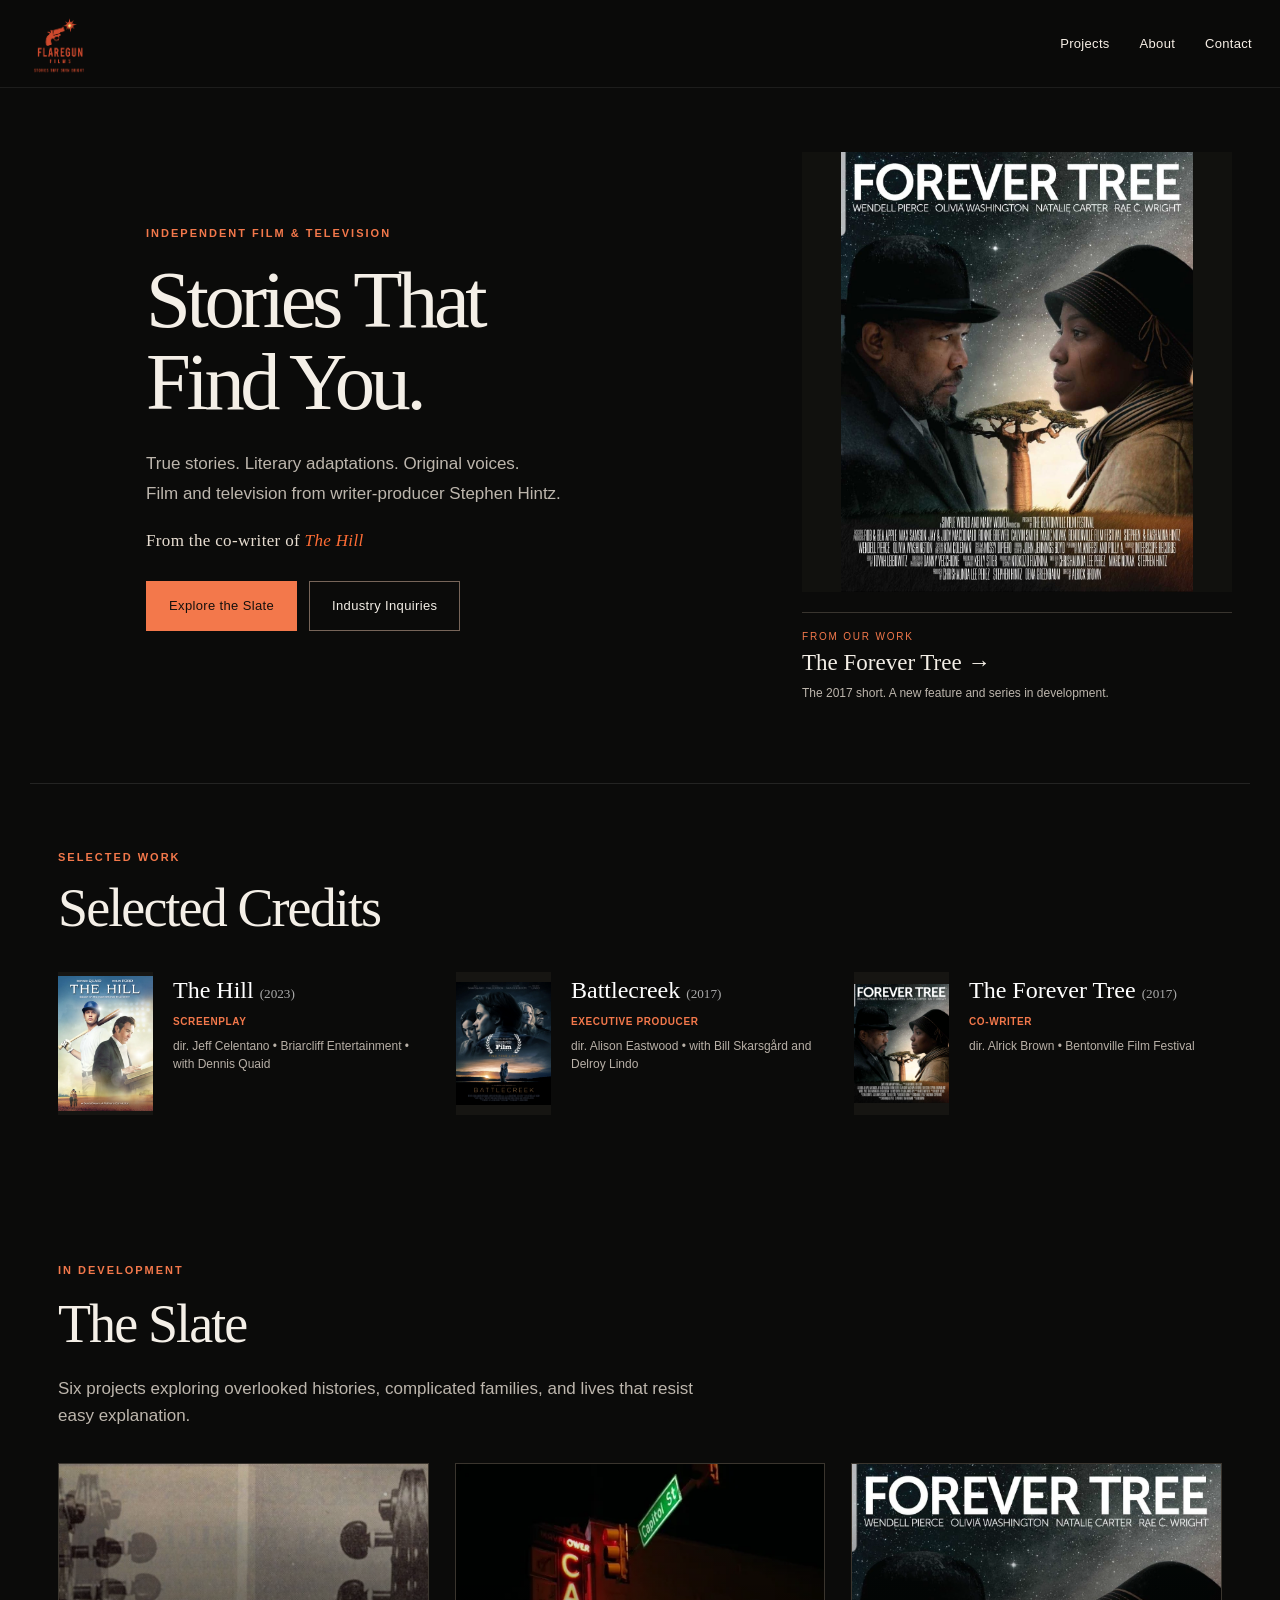
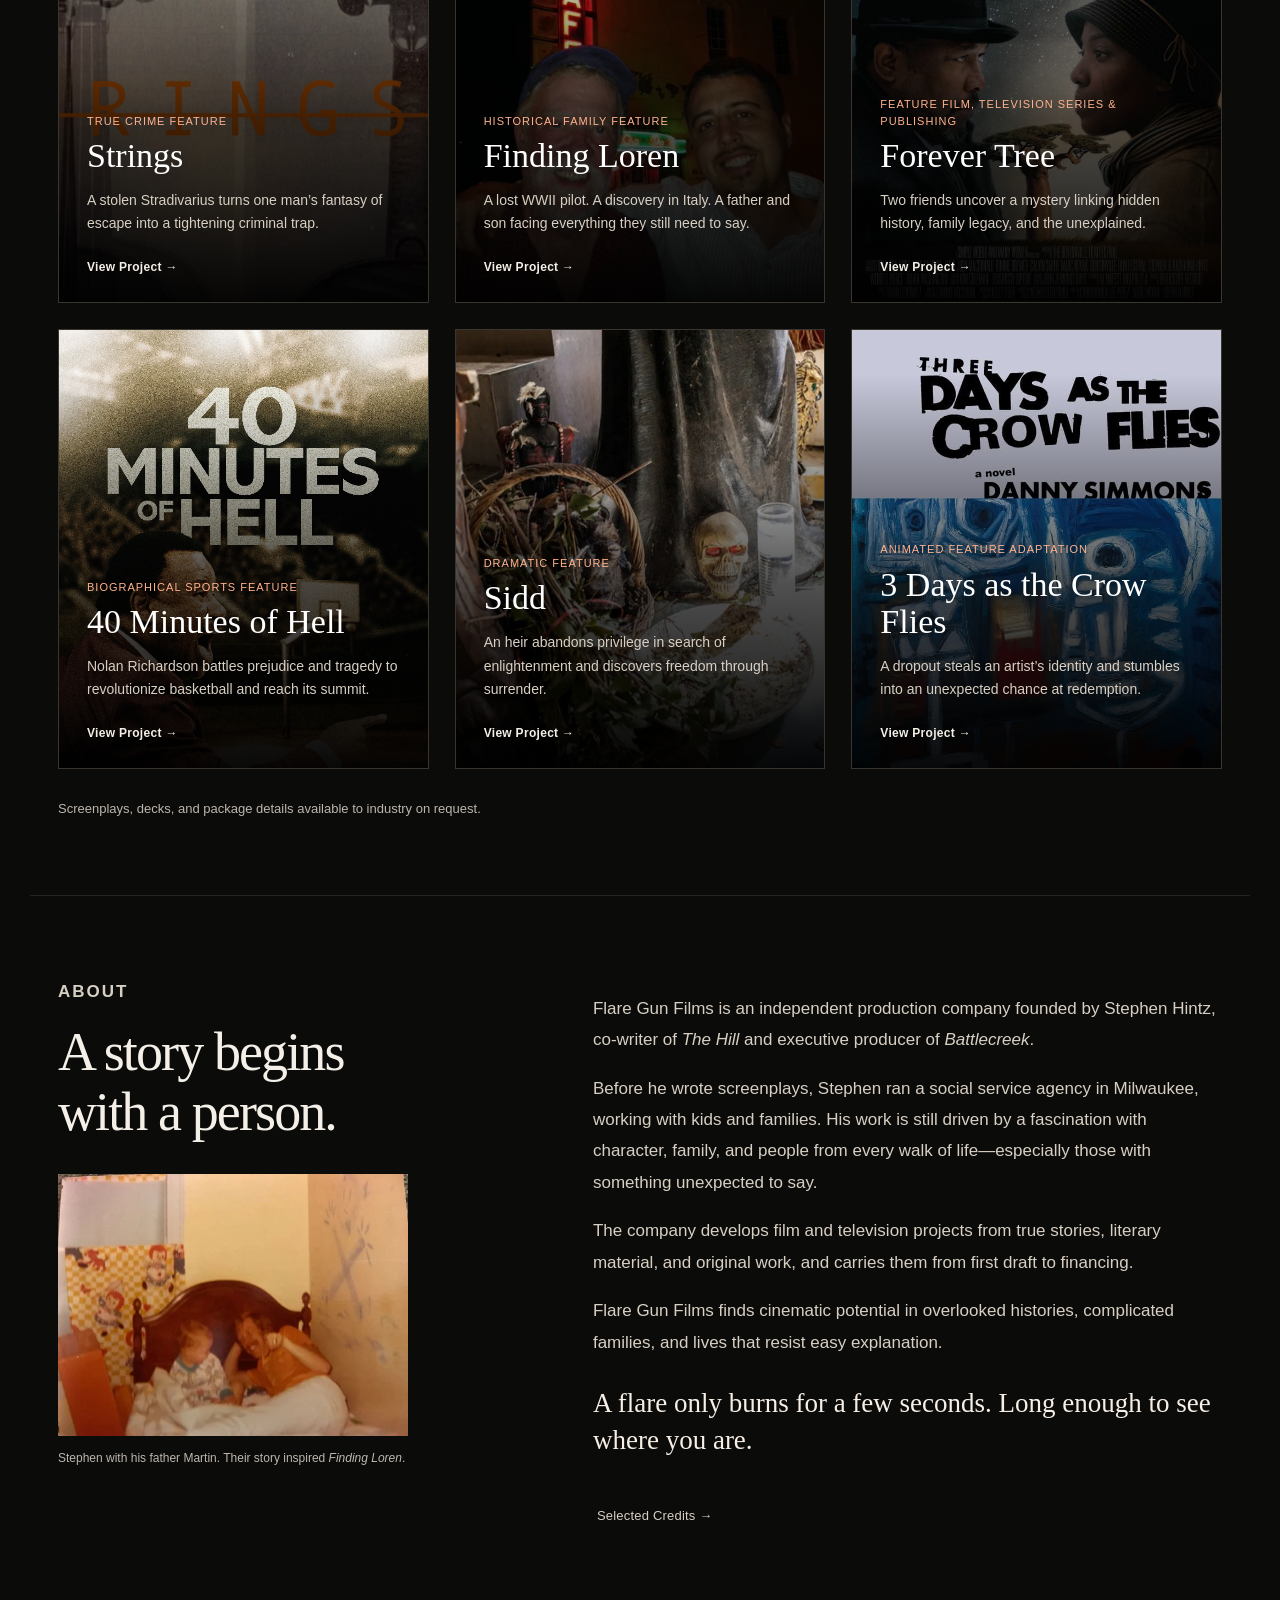
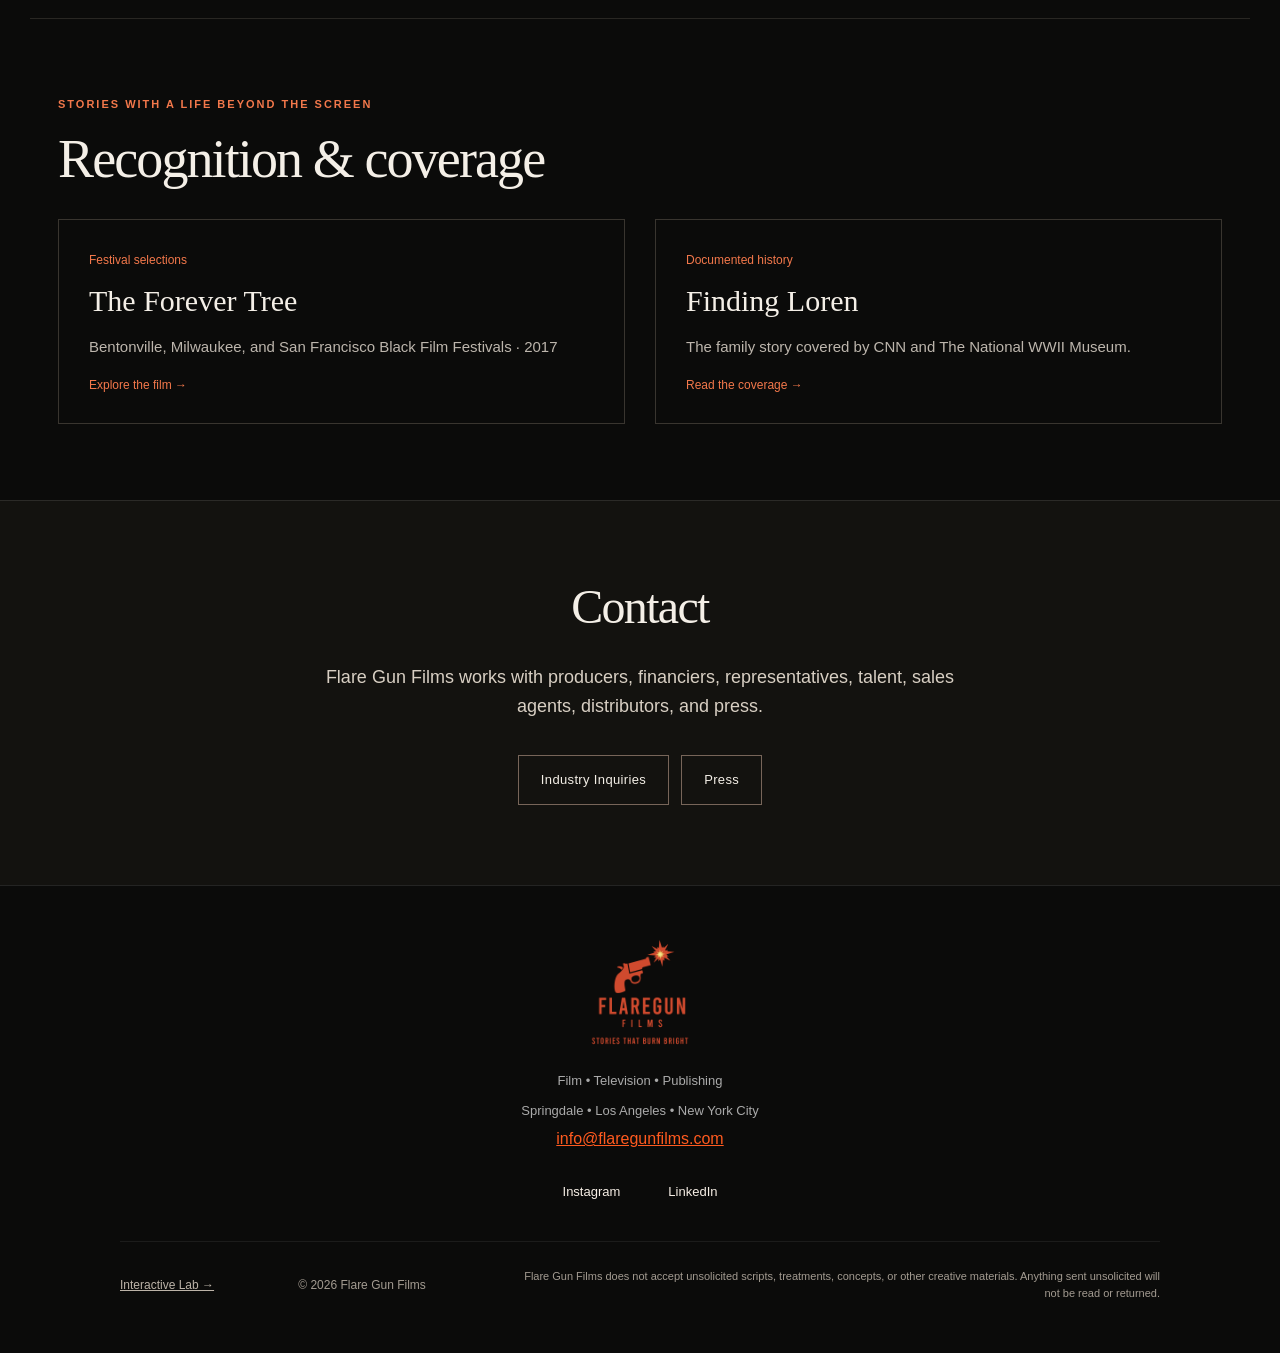
==== index.html @ 4de62240 "Refine film company website presentation and inquiry flow" ====
<!DOCTYPE html>
<html lang="en">
<head>
  <meta charset="UTF-8" />
  <meta name="viewport" content="width=device-width, initial-scale=1.0" />
  <meta name="description" content="Flare Gun Films is an independent production company developing film and television projects from true stories, literary material, and original work." />
  <meta name="flaregun-version" content="change-spec-2026-08-09" />
  <meta property="og:title" content="Flare Gun Films | Stories That Find You" />
  <meta property="og:description" content="Independent film, true stories, and literary adaptation from writer-producer Stephen Hintz." />
  <meta property="og:type" content="website" />
  <meta property="og:url" content="https://www.flaregunfilms.com/" />
  <meta property="og:image" content="https://www.flaregunfilms.com/assets/share/home.jpg" />
  <meta property="og:image:alt" content="Flare Gun Films" />
  <meta property="og:site_name" content="Flare Gun Films" />
  <meta name="twitter:card" content="summary_large_image" />
  <meta name="twitter:title" content="Flare Gun Films | Stories That Find You" />
  <meta name="twitter:description" content="Independent film, true stories, and literary adaptation from writer-producer Stephen Hintz." />
  <meta name="twitter:image" content="https://www.flaregunfilms.com/assets/share/home.jpg" />
  <link rel="canonical" href="https://www.flaregunfilms.com/" />
  <title>Flare Gun Films | Stories That Find You</title>
  <link rel="stylesheet" href="style.css?v=2026-10-23-professional" />
  <link rel="icon" type="image/png" href="assets/brand/favicon.png">
  <link rel="stylesheet" href="/polish.css?v=2026-10-23">
</head>

<body class="home-page">
  <a class="skip-link" href="#main-content">Skip to content</a>
  <header class="nav">
    <a class="brand" href="/" aria-label="Flare Gun Films &mdash; home">
      <img width="1080" height="1080" src="assets/brand/flare-gun-films-logo.png" alt="" aria-hidden="true" />
    </a>

    <nav aria-label="Main navigation">
      <a href="#projects">Projects</a>
      <a href="#about">About</a>
      <a href="#contact">Contact</a>
    </nav>
  </header>

  <main id="main-content" tabindex="-1">
    <section class="hero editorial-hero" aria-labelledby="home-title">
      <div class="hero-inner">
        <p class="eyebrow">Independent film &amp; television</p>
        <h1 id="home-title">Stories That<br>Find You.</h1>
        <p class="hero-text">True stories. Literary adaptations. Original voices.<br>Film and television from writer-producer Stephen Hintz.</p>
        <p class="hero-credit">From the co-writer of <em>The Hill</em></p>
        <div class="hero-actions"><a class="button button-primary" href="#projects">Explore the Slate</a><a class="button" href="industry-inquiry.html">Industry Inquiries</a></div>
      </div>
      <figure class="hero-feature"><img width="1080" height="1350" src="assets/forever-tree/poster.jpg" alt="Artwork for The Forever Tree" fetchpriority="high"><figcaption><span>From our work</span><a href="forever-tree.html">The Forever Tree <span aria-hidden="true">&rarr;</span></a><small>The 2017 short. A new feature and series in development.</small></figcaption></figure>
    </section>

    <section id="selected-work" class="selected-work" aria-labelledby="selected-work-title">
      <div class="selected-work-heading">
        <p class="eyebrow">Selected Work</p>
        <h2 id="selected-work-title">Selected Credits</h2>
      </div>
      <div class="work-strip">
        <article class="work-title work-title-hill">
          <div class="work-art"><img width="2560" height="3616" src="assets/credits/the-hill-poster-full-1280.webp" srcset="assets/credits/the-hill-poster-full-640.webp 640w, assets/credits/the-hill-poster-full-1280.webp 1280w" sizes="(max-width: 760px) 92vw, 50vw" alt="The Hill film poster" loading="lazy"></div>
          <div class="work-caption"><h3>The Hill <span>(2023)</span></h3><p><strong>Screenplay</strong><small>dir. Jeff Celentano &bull; Briarcliff Entertainment &bull; with Dennis Quaid</small></p></div>
        </article>
        <article class="work-title">
          <div class="work-art"><img width="1000" height="1297" src="Battlecreek.jpg" alt="Battlecreek film artwork" loading="lazy"></div>
          <div class="work-caption"><h3>Battlecreek <span>(2017)</span></h3><p><strong>Executive Producer</strong><small>dir. Alison Eastwood &bull; with Bill Skarsg&aring;rd and Delroy Lindo</small></p></div>
        </article>
        <article class="work-title">
          <div class="work-art"><img width="1080" height="1350" src="assets/forever-tree/poster.jpg" alt="The Forever Tree artwork" loading="lazy"></div>
          <div class="work-caption"><h3>The Forever Tree <span>(2017)</span></h3><p><strong>Co-writer</strong><small>dir. Alrick Brown &bull; Bentonville Film Festival</small></p></div>
        </article>
      </div>
    </section>

    <section id="projects" class="section">
      <p class="eyebrow">In Development</p>
      <h2>The Slate</h2>
      <p class="section-note">
        Six projects exploring overlooked histories, complicated families, and lives that resist easy explanation.
      </p>

      <div class="grid">
        <a class="card-link" href="strings.html" aria-label="Strings — view project"><article class="card card-strings"><p>True Crime Feature</p><h3>Strings</h3><p class="card-hook">A stolen Stradivarius turns one man&rsquo;s fantasy of escape into a tightening criminal trap.</p><span>View Project &rarr;</span></article></a>

        <a class="card-link" href="finding-loren.html" aria-label="Finding Loren — view project"><article class="card card-loren"><p>Historical Family Feature</p><h3>Finding Loren</h3><p class="card-hook">A lost WWII pilot. A discovery in Italy. A father and son facing everything they still need to say.</p><span>View Project &rarr;</span></article></a>

        <a class="card-link" href="forever-tree.html" aria-label="Forever Tree — view project"><article class="card card-forever"><p>Feature Film, Television Series &amp; Publishing</p><h3>Forever Tree</h3><p class="card-hook">Two friends uncover a mystery linking hidden history, family legacy, and the unexplained.</p><span>View Project &rarr;</span></article></a>

        <a class="card-link" href="40-minutes-of-hell.html" aria-label="40 Minutes of Hell — view project"><article class="card card-hell"><p>Biographical Sports Feature</p><h3>40 Minutes of Hell</h3><p class="card-hook">Nolan Richardson battles prejudice and tragedy to revolutionize basketball and reach its summit.</p><span>View Project &rarr;</span></article></a>

        <a class="card-link" href="sidd.html" aria-label="Sidd — view project"><article class="card card-sidd"><p>Dramatic Feature</p><h3>Sidd</h3><p class="card-hook">An heir abandons privilege in search of enlightenment and discovers freedom through surrender.</p><span>View Project &rarr;</span></article></a>

        <a class="card-link" href="3-days-as-the-crow-flies.html" aria-label="3 Days as the Crow Flies — view project"><article class="card card-crow"><p>Animated Feature Adaptation</p><h3>3 Days as the Crow Flies</h3><p class="card-hook">A dropout steals an artist&rsquo;s identity and stumbles into an unexpected chance at redemption.</p><span>View Project &rarr;</span></article></a>

      </div>
      <p class="slate-access">Screenplays, decks, and package details available to industry on request.</p>
    </section>

    <section id="about" class="split">
      <div>
        <p class="eyebrow">About</p>
        <h2>A story begins<br>with a person.</h2><figure class="founder-photo"><img width="640" height="480" src="assets/finding-loren/stephen-and-martin-640.webp" alt="Stephen Hintz and his father Martin" loading="lazy"><figcaption>Stephen with his father Martin. Their story inspired <em>Finding Loren</em>.</figcaption></figure>
      </div>
      <div>
        <p>
          Flare Gun Films is an independent production company founded by Stephen Hintz, co-writer of <em>The Hill</em> and executive producer of <em>Battlecreek</em>.
        </p>
        <p>
          Before he wrote screenplays, Stephen ran a social service agency in Milwaukee, working with kids and families. His work is still driven by a fascination with character, family, and people from every walk of life&mdash;especially those with something unexpected to say.
        </p>
        <p>
          The company develops film and television projects from true stories, literary material, and original work, and carries them from first draft to financing.
        </p>
        <p>
          Flare Gun Films finds cinematic potential in overlooked histories, complicated families, and lives that resist easy explanation.
        </p>
        <p class="about-flare">A flare only burns for a few seconds. Long enough to see where you are.</p>
        <a class="text-link about-link" href="#selected-work">Selected Credits &rarr;</a>
      </div>
    </section>



    <section class="section press-section" aria-labelledby="recognition-title"><p class="eyebrow">Stories with a life beyond the screen</p><h2 id="recognition-title">Recognition &amp; coverage</h2><div class="recognition-grid"><a href="forever-tree.html#festival-selections-title"><span>Festival selections</span><h3>The Forever Tree</h3><p>Bentonville, Milwaukee, and San Francisco Black Film Festivals &middot; 2017</p><span>Explore the film &rarr;</span></a><a href="finding-loren.html#coverage-heading"><span>Documented history</span><h3>Finding Loren</h3><p>The family story covered by CNN and The National WWII Museum.</p><span>Read the coverage &rarr;</span></a></div></section>
    <section id="contact" class="contact-panel">
      <h2>Contact</h2>
      <p>Flare Gun Films works with producers, financiers, representatives, talent, sales agents, distributors, and press.</p>
      <div class="contact-actions">
        <a class="button" href="industry-inquiry.html">Industry Inquiries</a>
        <a class="button" href="mailto:info@flaregunfilms.com?subject=Press%20Inquiry">Press</a>
      </div>
    </section>
  </main>

  <footer>
    <img width="1080" height="1080" src="assets/brand/flare-gun-films-logo.png" alt="" aria-hidden="true" />
    <p>Film &bull; Television &bull; Publishing</p>
    <p>Springdale &bull; Los Angeles &bull; New York City</p>
    <a href="mailto:info@flaregunfilms.com">info@flaregunfilms.com</a>
    <div class="social-links" aria-label="Flare Gun Films social media">
      <a href="https://www.instagram.com/flaregunfilms/" target="_blank" rel="noopener noreferrer">Instagram</a>
      <a href="https://www.linkedin.com/company/flaregun-films" target="_blank" rel="noopener noreferrer">LinkedIn</a>

    </div>
    <div class="footer-legal">
      <a class="lab-link" href="movie-mogul.html">Interactive Lab &rarr;</a><p class="copyright">&copy; 2026 Flare Gun Films</p>
      <p class="submission-note">Flare Gun Films does not accept unsolicited scripts, treatments, concepts, or other creative materials. Anything sent unsolicited will not be read or returned.</p>
    </div>
  </footer>
</body>
</html>
---- style.css ----
* {
  box-sizing: border-box;
}

html {
  scroll-behavior: smooth;
}

:focus-visible {
  outline: 2px solid #ff5a1f;
  outline-offset: 4px;
}

body {
  margin: 0;
  background: #030303;
  color: #f7efe6;
  font-family: Arial, Helvetica, sans-serif;
}

.nav {
  position: sticky;
  top: 0;
  z-index: 20;
  height: 76px;
  padding: 14px 34px;
  display: flex;
  justify-content: space-between;
  align-items: center;
  background: rgba(3, 3, 3, 0.86);
  backdrop-filter: blur(12px);
  border-bottom: 1px solid rgba(255,255,255,.08);
}

.brand img {
  display: block;
  height: 50px;
  width: auto;
  object-fit: contain;
}

.nav nav {
  display: flex;
  gap: 28px;
}

.nav a {
  color: #f7efe6;
  text-decoration: none;
  text-transform: uppercase;
  letter-spacing: 2px;
  font-size: 12px;
  font-weight: 800;
}

.nav nav a:hover {
  color: #ff5a1f;
}

.hero {
  min-height: calc(100vh - 76px);
  display: grid;
  place-items: start center;
  padding: clamp(36px, 6vh, 72px) 24px clamp(64px, 8vh, 108px);
  text-align: center;
  position: relative;
  overflow: hidden;
  background:
    linear-gradient(rgba(0,0,0,.10), rgba(0,0,0,.9)),
    radial-gradient(circle at 50% 38%, rgba(255,90,31,.32), transparent 32%),
    radial-gradient(circle at 15% 70%, rgba(255,90,31,.22), transparent 26%),
    #030303;
}

.hero::before {
  content: "";
  position: absolute;
  inset: 0;
  background:
    linear-gradient(90deg, rgba(0,0,0,.95), transparent 48%, rgba(0,0,0,.75)),
    url("https://images.unsplash.com/photo-1485846234645-a62644f84728?auto=format&fit=crop&w=1800&q=80");
  background-size: cover;
  background-position: center;
  opacity: .22;
  filter: grayscale(100%) contrast(1.2);
}

.hero-inner {
  position: relative;
  z-index: 2;
  max-width: 920px;
  margin-top: clamp(8px, 3vh, 42px);
  display: flex;
  flex-direction: column;
  align-items: center;
}

.hero-logo-crop {
  display: block;
  width: min(360px, 68vw);
  aspect-ratio: 1.16;
  margin: 0 auto clamp(20px, 3vh, 34px);
  overflow: hidden;
  filter: drop-shadow(0 0 42px rgba(255,90,31,.45));
}

.hero-logo {
  display: block;
  width: 100%;
  height: auto;
  padding: 0;
  border: 0;
  background: transparent;
}

.eyebrow {
  margin: 0 0 16px;
  color: #ff5a1f;
  text-transform: uppercase;
  letter-spacing: 5px;
  font-size: 12px;
  font-weight: 900;
}

h1 {
  margin: 0;
  font-family: Georgia, "Times New Roman", serif;
  font-size: clamp(30px, 4.4vw, 58px);
  font-weight: 400;
  line-height: 1.08;
  letter-spacing: -.02em;
}

.hero h1 + .eyebrow {
  margin: 16px 0 0;
}

.hero-credit {
  margin: 16px 0 0;
  color: #e8ded2;
  font-family: Georgia, "Times New Roman", serif;
  font-size: clamp(15px, 1.5vw, 19px);
  letter-spacing: .02em;
}

.hero-credit em {
  color: #ff6d35;
}

.hero-credit + .eyebrow {
  margin: 13px 0 0;
}

.hero .eyebrow + .button {
  margin-top: 28px;
}

.hero-text {
  max-width: 720px;
  margin: 16px auto 28px;
  color: #d8cfc3;
  font-size: clamp(17px, 1.8vw, 21px);
  line-height: 1.45;
}

.button {
  display: inline-block;
  padding: 15px 28px;
  border: 1px solid #ff5a1f;
  color: #ff5a1f;
  text-decoration: none;
  text-transform: uppercase;
  letter-spacing: 3px;
  font-size: 12px;
  font-weight: 900;
}

.button:hover {
  background: #ff5a1f;
  color: #030303;
}

.section {
  max-width: 1220px;
  margin: 0 auto;
  padding: 90px 28px;
}

h2 {
  margin: 0 0 30px;
  font-size: clamp(36px, 5vw, 64px);
  line-height: .95;
  text-transform: uppercase;
  letter-spacing: -1px;
}

.section-note {
  max-width: 660px;
  margin: -10px 0 34px;
  color: #aaa;
  font-size: 17px;
  line-height: 1.6;
}

.slate-access {
  margin: 30px 0 0;
  color: #aaa;
  font-size: 13px;
  font-weight: 800;
  letter-spacing: 1.5px;
  line-height: 1.5;
  text-transform: uppercase;
}

.grid {
  display: grid;
  grid-template-columns: repeat(3, 1fr);
  gap: 18px;
}

.card-link { color: inherit; text-decoration: none; }

.card {
  height: 100%;
  min-height: 310px;
  padding: 24px;
  display: flex;
  flex-direction: column;
  justify-content: flex-end;
  border: 1px solid rgba(255,255,255,.12);
  background:
    linear-gradient(rgba(0,0,0,.05), rgba(0,0,0,.92)),
    radial-gradient(circle at top left, rgba(255,90,31,.28), transparent 42%),
    #101010;
}

.card-link:hover .card,
.card-link:focus-visible .card {
  border-color: #ff5a1f;
  transform: translateY(-5px);
  transition: .25s ease;
}

.card p {
  margin: 0 0 8px;
  color: #ff5a1f;
  text-transform: uppercase;
  letter-spacing: 2px;
  font-size: 11px;
  font-weight: 900;
}

.card h3 {
  margin: 0;
  color: white;
  font-size: 32px;
  line-height: 1;
  text-transform: uppercase;
}

.card .card-hook {
  margin: 14px 0 0;
  color: #d8cfc3;
  font-family: Georgia, "Times New Roman", serif;
  font-size: 15px;
  font-weight: 400;
  letter-spacing: 0;
  line-height: 1.45;
  text-transform: none;
}

.split {
  max-width: 1220px;
  margin: 0 auto;
  padding: 90px 28px;
  display: grid;
  grid-template-columns: .85fr 1.15fr;
  gap: 70px;
  border-top: 1px solid rgba(255,255,255,.1);
}

.split p {
  color: #d8cfc3;
  font-size: 21px;
  line-height: 1.65;
}

.split .about-flare {
  color: #f7efe6;
  font-family: Georgia, "Times New Roman", serif;
  font-size: clamp(23px, 2.6vw, 34px);
  line-height: 1.35;
}

.about-link {
  margin-top: 8px;
}

.selected-work {
  max-width: 1220px;
  margin: 0 auto;
  padding: 76px 28px 100px;
  border-top: 1px solid rgba(255,255,255,.1);
}

.selected-work-heading {
  display: grid;
  grid-template-columns: 1fr 1fr;
  align-items: end;
  gap: 30px;
  margin-bottom: 34px;
}

.selected-work-heading .eyebrow {
  grid-column: 1 / -1;
  margin-bottom: -12px;
}

.selected-work-heading h2,
.selected-work-heading > p:last-child {
  margin: 0;
}

.selected-work-heading > p:last-child {
  max-width: 420px;
  justify-self: end;
  color: #aaa;
  font-size: 15px;
  line-height: 1.6;
}

.work-strip {
  display: grid;
  grid-template-columns: repeat(3, 1fr);
  gap: 12px;
}

.work-title {
  min-width: 0;
  display: flex;
  flex-direction: column;
  border-top: 1px solid rgba(255,90,31,.55);
  background: #090909;
}

.work-art {
  width: 100%;
  aspect-ratio: 4 / 5;
  padding: 14px;
  display: grid;
  place-items: center;
  background: radial-gradient(circle at 50% 42%, #24201d, #080808 72%);
}

.work-art img {
  display: block;
  width: 100%;
  height: 100%;
  object-fit: contain;
  filter: saturate(.85) contrast(1.05);
  transition: filter .35s ease;
}

.work-title:hover .work-art img {
  filter: saturate(1) contrast(1.05);
}

.work-caption {
  padding: 20px 20px 22px;
  border: 1px solid rgba(255,255,255,.1);
  border-top: 0;
}

.work-caption h3 {
  margin: 0;
  color: #fff;
  font-size: clamp(22px, 2.2vw, 30px);
  line-height: 1;
  text-transform: uppercase;
}

.work-caption h3 span {
  color: #aaa;
  font-size: .55em;
  letter-spacing: 0;
}

.work-caption p {
  margin: 9px 0 0;
  color: #aaa;
  font-size: 12px;
  line-height: 1.55;
}

.work-caption strong,
.work-caption small {
  display: block;
}

.work-caption strong {
  color: #ff5a1f;
  font-size: 10px;
  letter-spacing: 1.5px;
  text-transform: uppercase;
}

.work-caption small {
  margin-top: 7px;
  color: #b8b0a7;
  font-size: 12px;
}

.contact-panel {
  padding: 100px 28px;
  text-align: center;
  background:
    linear-gradient(rgba(0,0,0,.82), rgba(0,0,0,.94)),
    radial-gradient(circle at 50% 45%, rgba(255,90,31,.22), transparent 36%),
    #070707;
  border-top: 1px solid rgba(255,255,255,.1);
}

.contact-panel h2,
.contact-panel p {
  max-width: 820px;
  margin-left: auto;
  margin-right: auto;
}

.contact-panel h2 {
  font-size: clamp(32px, 4vw, 48px);
}

.contact-panel p {
  color: #d8cfc3;
  font-size: 21px;
  line-height: 1.6;
  margin-bottom: 34px;
}

.contact-actions {
  display: flex;
  justify-content: center;
  flex-wrap: wrap;
  gap: 12px;
}

.contact-panel .contact-locations {
  margin-top: 28px;
  margin-bottom: 0;
  color: #938b82;
  font-size: 12px;
  font-weight: 800;
  letter-spacing: 2px;
  text-transform: uppercase;
}

footer {
  padding: 58px 28px;
  text-align: center;
  border-top: 1px solid rgba(255,255,255,.1);
}

footer img {
  display: block;
  width: 120px;
  height: auto;
  margin: 0 auto 20px;
  background: transparent;
}

.card-forever {
  background:
    linear-gradient(rgba(0,0,0,.08), rgba(0,0,0,.94)),
    radial-gradient(circle at 50% 28%, rgba(255,90,31,.18), transparent 48%),
    url("assets/forever-tree/poster.jpg") center 38% / contain no-repeat,
    #070707;
}

.card-crow {
  background:
    linear-gradient(rgba(0,0,0,.08), rgba(0,0,0,.92)),
    radial-gradient(circle at 50% 24%, rgba(255,90,31,.16), transparent 50%),
    url("assets/crow-flies/novel-cover.jpg") center 36% / contain no-repeat,
    #070707;
}

.card-sidd {
  background:
    linear-gradient(rgba(0,0,0,.12), rgba(0,0,0,.94)),
    radial-gradient(circle at 50% 28%, rgba(255,90,31,.18), transparent 48%),
    url("assets/sidd/los-misterios.jpg") center / contain no-repeat,
    #070707;
}

.card-hell {
  background:
    linear-gradient(rgba(0,0,0,.08), rgba(0,0,0,.92)),
    radial-gradient(circle at 50% 26%, rgba(255,38,61,.18), transparent 48%),
    url("assets/forty-minutes/poster.jpg?v=2") center 38% / contain no-repeat,
    #070707;
}

.card-loren {
  position: relative;
  isolation: isolate;
  overflow: hidden;
  background:
    radial-gradient(circle at 50% 28%, rgba(213,167,95,.2), transparent 52%),
    #070707;
}

.card-loren::before {
  content: "";
  position: absolute;
  inset: 8px 10px 48px;
  z-index: 0;
  background: url("assets/finding-loren/stephen-and-dad.jpg") center 42% / cover no-repeat;
  opacity: .92;
  filter: sepia(.12) saturate(.82) contrast(1.04);
  -webkit-mask-image: radial-gradient(ellipse 78% 82% at 50% 42%, #000 54%, transparent 100%);
  mask-image: radial-gradient(ellipse 78% 82% at 50% 42%, #000 54%, transparent 100%);
}

.card-loren::after {
  content: "";
  position: absolute;
  inset: 0;
  z-index: 1;
  background: linear-gradient(180deg, transparent 25%, rgba(7,7,7,.16) 48%, #070707 88%);
}

.card-loren > * {
  position: relative;
  z-index: 2;
}

:is(.crow-cinema-section, .forever-cinema-section, .hell-cinema-section) {
  max-width: 1180px;
  margin: 0 auto;
  padding: 80px 30px 120px;
  text-align: center;
}

:is(.crow-cinema-section, .forever-cinema-section, .hell-cinema-section) h2 {
  margin: 8px 0 42px;
  color: var(--crow-cream);
  font-family: Georgia, "Times New Roman", serif;
  font-size: clamp(42px, 6vw, 76px);
  font-weight: 400;
  letter-spacing: -.035em;
}

.cinema-theater {
  padding: 18px 18px 24px;
  border: 2px solid #9b6b2d;
  background: linear-gradient(145deg, #6b451c, #211407 42%, #503115 78%, #120a04);
  box-shadow: 0 35px 100px rgba(0,0,0,.78), inset 0 0 0 5px #1b1007, inset 0 0 0 7px rgba(221,167,83,.42);
}

.cinema-marquee {
  margin-bottom: 16px;
  padding: 18px 54px;
  position: relative;
  border: 4px double #7a4b17;
  background:
    radial-gradient(circle, #ffe4a1 0 2px, transparent 3px) 4px 4px / 18px 18px,
    linear-gradient(#efe0b5, #c9a969);
  color: #251305;
  text-transform: uppercase;
  letter-spacing: clamp(3px, .7vw, 8px);
  font-family: Georgia, "Times New Roman", serif;
  font-size: clamp(15px, 2.2vw, 27px);
  font-weight: 700;
  text-shadow: 0 1px rgba(255,255,255,.65);
}

.cinema-marquee span {
  display: inline-block;
  padding: 7px 20px;
  background: rgba(239,224,181,.9);
}

.cinema-stage {
  min-width: 0;
  display: grid;
  grid-template-columns: clamp(24px, 7vw, 82px) minmax(0, 1fr) clamp(24px, 7vw, 82px);
  align-items: stretch;
  background: #160202;
}

.cinema-screen {
  min-width: 0;
  padding: 10px;
  border: 8px solid #120d08;
  background: #030303;
  box-shadow: 0 0 0 2px #b08343, 0 0 40px rgba(255,216,145,.14);
}

.cinema-screen :is(video, iframe) {
  display: block;
  width: 100%;
  aspect-ratio: 16 / 9;
  background: #000;
  object-fit: contain;
}

.cinema-curtain {
  position: relative;
  z-index: 1;
  background:
    repeating-linear-gradient(90deg, rgba(255,255,255,.06) 0 5px, transparent 5px 14px),
    linear-gradient(90deg, #310308, #760d18 42%, #3c040b 75%, #170105);
  box-shadow: inset -8px 0 18px rgba(0,0,0,.55);
}

.cinema-curtain-right {
  transform: scaleX(-1);
}

.forever-cinema-section {
  max-width: 1020px;
  padding-top: 68px;
  padding-bottom: 88px;
  border-top: 1px solid rgba(232,221,186,.12);
  background: radial-gradient(circle at 50% 58%, rgba(185,170,135,.09), transparent 48%);
}

.hell-cinema-section {
  max-width: 1020px;
  padding-top: 68px;
  padding-bottom: 88px;
  border-top: 1px solid rgba(255,90,31,.16);
  background: radial-gradient(circle at 50% 58%, rgba(255,90,31,.08), transparent 48%);
}

.hell-cinema-section h2 {
  margin-bottom: 30px;
  font-size: clamp(42px, 4.5vw, 60px);
}

.hell-theater {
  border-color: #9b6b2d;
}

.sizzle-reel-note {
  max-width: 720px;
  margin: 22px auto 0;
  color: #8f8a82;
  font-size: 12px;
  line-height: 1.6;
}

.forever-cinema-section h2 {
  margin-bottom: 30px;
  font-size: clamp(42px, 4.5vw, 60px);
}

.forever-cinema-section .eyebrow { color: #b9aa87; }

.forever-theater {
  border-color: #857041;
  background: linear-gradient(145deg, #564821, #151b14 42%, #463a1e 78%, #080c08);
}

.forever-theater .cinema-curtain {
  background:
    repeating-linear-gradient(90deg, rgba(255,255,255,.045) 0 5px, transparent 5px 14px),
    linear-gradient(90deg, #061109, #18351f 42%, #0a1f11 75%, #020704);
}

.forever-short-film-section {
  max-width: 1020px;
  margin: 0 auto;
  padding: clamp(72px, 8vw, 110px) 30px;
  text-align: center;
  border-top: 1px solid rgba(232,221,186,.12);
}

.forever-short-film-heading {
  max-width: 680px;
  margin: 0 auto 34px;
}

.forever-short-film-heading .eyebrow { color: #b9aa87; }

.forever-short-film-heading h2 {
  margin: 8px 0 16px;
  color: var(--paper);
  font-family: Georgia, "Times New Roman", serif;
  font-size: clamp(42px, 4.5vw, 60px);
  font-weight: 400;
  letter-spacing: -.035em;
}

.forever-short-film-heading > p:last-child {
  margin: 0;
  color: #bcb5a8;
  font-size: 16px;
  line-height: 1.6;
}

.forever-short-player {
  padding: 8px;
  border: 1px solid rgba(213,193,151,.48);
  background: #030403;
  box-shadow: 0 28px 80px rgba(0,0,0,.42);
}

.forever-short-player iframe {
  display: block;
  width: 100%;
  aspect-ratio: 16 / 9;
  border: 0;
  background: #000;
}

.forever-youtube-link {
  display: inline-block;
  margin-top: 22px;
}

.forever-audience-response {
  margin-top: clamp(54px, 6vw, 78px);
  padding-top: clamp(42px, 5vw, 62px);
  border-top: 1px solid rgba(213,193,151,.18);
}

.forever-audience-heading {
  max-width: 800px;
  margin: 0 auto 30px;
}

.forever-audience-heading .eyebrow {
  margin-bottom: 9px;
  color: #b9aa87;
}

.forever-audience-heading h2 {
  margin: 0 0 18px;
  color: var(--paper);
  font-family: Georgia, "Times New Roman", serif;
  font-size: clamp(38px, 5vw, 64px);
  font-weight: 400;
  letter-spacing: -.045em;
  line-height: 1;
  text-transform: none;
}

.forever-audience-intro {
  max-width: 690px;
  margin: 0 auto 18px;
  color: #c8c0b2;
  font-family: Georgia, "Times New Roman", serif;
  font-size: clamp(18px, 2vw, 22px);
  line-height: 1.5;
}

.forever-stats-date {
  margin: 0;
  color: #817b70;
  text-transform: uppercase;
  letter-spacing: 1.5px;
  font-size: 9px;
  font-weight: 800;
}

.forever-audience-stats {
  max-width: 820px;
  margin: 0 auto 42px;
  display: grid;
  grid-template-columns: repeat(4, 1fr);
  border-top: 1px solid rgba(213,193,151,.18);
  border-bottom: 1px solid rgba(213,193,151,.18);
}

.forever-audience-stats div {
  padding: 22px 16px 20px;
}

.forever-audience-stats div + div {
  border-left: 1px solid rgba(213,193,151,.18);
}

.forever-audience-stats dt {
  color: var(--paper);
  font-family: Georgia, "Times New Roman", serif;
  font-size: clamp(28px, 3.2vw, 42px);
  line-height: 1;
}

.forever-audience-stats dd {
  margin: 8px 0 0;
  color: #918979;
  text-transform: uppercase;
  letter-spacing: 1.8px;
  font-size: 9px;
  font-weight: 800;
}

.forever-comment-ticker {
  width: 100%;
  overflow: hidden;
  padding: 2px 0 12px;
  -webkit-mask-image: linear-gradient(90deg, transparent, #000 7%, #000 93%, transparent);
  mask-image: linear-gradient(90deg, transparent, #000 7%, #000 93%, transparent);
}

.forever-comment-track {
  width: max-content;
  display: flex;
  gap: 14px;
  animation: forever-comments-scroll 58s linear infinite;
}

.forever-comment-ticker:hover .forever-comment-track {
  animation-play-state: paused;
}

.forever-comment-set {
  display: flex;
  gap: 14px;
}

.forever-comment-set blockquote {
  width: 330px;
  min-height: 132px;
  margin: 0;
  padding: 24px;
  display: flex;
  flex-direction: column;
  justify-content: space-between;
  gap: 18px;
  border: 1px solid rgba(213,193,151,.16);
  background: rgba(255,255,255,.025);
  text-align: left;
}

.forever-comment-set p {
  margin: 0;
  color: #ddd4c5;
  font-family: Georgia, "Times New Roman", serif;
  font-size: 17px;
  line-height: 1.45;
}

.forever-comment-set cite {
  color: #8f887b;
  font-style: normal;
  letter-spacing: 1px;
  font-size: 10px;
}

@keyframes forever-comments-scroll {
  to { transform: translateX(calc(-50% - 7px)); }
}

.forever-comment-wall {
  margin-top: clamp(48px, 6vw, 72px);
  padding: clamp(30px, 4vw, 46px);
  border: 1px solid rgba(213,193,151,.2);
  background: linear-gradient(145deg, rgba(185,170,135,.08), transparent 36%), #090c09;
  text-align: left;
}

.forever-comment-wall-heading {
  margin-bottom: 26px;
  display: flex;
  align-items: flex-end;
  justify-content: space-between;
  gap: 30px;
}

.forever-comment-wall-heading .eyebrow { margin-bottom: 10px; color: #b9aa87; }

.forever-comment-wall-heading h3 {
  margin: 0;
  color: var(--paper);
  font-family: Georgia, "Times New Roman", serif;
  font-size: clamp(28px, 3.5vw, 46px);
  font-weight: 400;
  letter-spacing: -.035em;
  line-height: 1.08;
}

.forever-comment-wall-heading > p {
  flex: 0 0 auto;
  margin: 0;
  color: #8f887b;
  text-transform: uppercase;
  letter-spacing: 1.4px;
  font-size: 9px;
  font-weight: 800;
}

.forever-comment-wall-heading > p strong { color: var(--paper); font-size: 14px; }

.forever-all-comments {
  max-height: 720px;
  padding: 4px 12px 4px 0;
  display: grid;
  grid-template-columns: repeat(2, minmax(0, 1fr));
  gap: 12px;
  overflow-y: auto;
  scrollbar-color: #8f7c58 #11150f;
  scrollbar-width: thin;
}

.forever-all-comments::-webkit-scrollbar { width: 10px; }
.forever-all-comments::-webkit-scrollbar-track { background: #11150f; }
.forever-all-comments::-webkit-scrollbar-thumb { background: #8f7c58; border: 2px solid #11150f; }

.forever-audience-comment {
  min-width: 0;
  padding: 20px;
  border: 1px solid rgba(213,193,151,.14);
  background: rgba(255,255,255,.025);
}

.forever-audience-comment p {
  margin: 0 0 18px;
  color: #ddd4c5;
  font-family: Georgia, "Times New Roman", serif;
  font-size: 16px;
  line-height: 1.5;
}

.forever-audience-comment footer {
  padding: 0;
  border: 0;
  background: transparent;
  text-align: left;
}

.forever-audience-comment a,
.forever-audience-comment span {
  color: #a99d87;
  text-decoration: none;
  letter-spacing: .6px;
  font-size: 10px;
  font-style: normal;
}

.forever-audience-comment a:hover { color: var(--paper); }
.forever-comments-loading { grid-column: 1 / -1; color: #8f887b; }

.forever-comments-source {
  margin: 20px 0 0;
  color: #777165;
  font-size: 11px;
  line-height: 1.6;
}

.forever-comments-source a { color: #aa9670; }

@media (max-width: 560px) {
  :is(.crow-cinema-section, .forever-cinema-section, .hell-cinema-section) { padding: 58px 14px 84px; }
  :is(.crow-cinema-section, .forever-cinema-section, .hell-cinema-section) h2 { margin-bottom: 28px; }
  .cinema-theater { padding: 8px 8px 12px; }
  .cinema-marquee { margin-bottom: 8px; padding: 9px 18px; letter-spacing: 2px; }
  .cinema-marquee span { padding: 5px 8px; }
  .cinema-stage { grid-template-columns: 13px minmax(0, 1fr) 13px; }
  .cinema-screen { padding: 3px; border-width: 4px; }
  .forever-short-film-section { padding: 58px 14px 72px; }
  .forever-short-film-heading { margin-bottom: 26px; }
  .forever-audience-stats { grid-template-columns: repeat(2, 1fr); }
  .forever-audience-stats div:nth-child(3) { border-left: 0; border-top: 1px solid rgba(213,193,151,.18); }
  .forever-audience-stats div:nth-child(4) { border-top: 1px solid rgba(213,193,151,.18); }
  .forever-comment-set blockquote { width: 280px; min-height: 124px; padding: 20px; }
  .forever-comment-set p { font-size: 16px; }
}

@media (prefers-reduced-motion: reduce) {
  .forever-comment-ticker {
    overflow-x: auto;
    -webkit-mask-image: none;
    mask-image: none;
  }

  .forever-comment-track {
    animation: none;
  }

  .forever-comment-set[aria-hidden="true"] {
    display: none;
  }
}

.card-strings {
  background:
    linear-gradient(rgba(0,0,0,.05), rgba(0,0,0,.94)),
    radial-gradient(circle at 50% 28%, rgba(255,90,31,.18), transparent 48%),
    url("assets/strings/hero.jpg") center / contain no-repeat,
    #070707;
}

@media (prefers-reduced-motion: reduce) {
  html { scroll-behavior: auto; }
  *, *::before, *::after { transition-duration: .01ms !important; animation-duration: .01ms !important; }
}

.card-mogul {
  background:
    linear-gradient(rgba(0,0,0,.02), rgba(0,0,0,.94)),
    radial-gradient(circle at 74% 28%, rgba(255,174,54,.22), transparent 45%),
    url("assets/movie-mogul/steve-on-set.webp") center / cover no-repeat;
}

.mogul-page {
  --mogul-gold: #f2b544;
  --mogul-cream: #f5e9d0;
  --mogul-burgundy: #7d241f;
  background: #080706;
}

.mogul-page .eyebrow { color: var(--mogul-gold); }
.mogul-page .button { border-color: var(--mogul-gold); color: var(--mogul-gold); }
.mogul-page .button:hover,
.mogul-page .button-solid { background: var(--mogul-gold); color: #130e07; }
.mogul-page .button-solid:hover { background: #ffd477; border-color: #ffd477; }

.mogul-hero {
  min-height: calc(100vh - 76px);
  padding: clamp(92px, 12vw, 180px) 30px clamp(70px, 9vw, 120px);
  display: flex;
  align-items: flex-end;
  position: relative;
  overflow: hidden;
  background:
    linear-gradient(90deg, rgba(4,3,2,.96) 0%, rgba(4,3,2,.72) 42%, rgba(4,3,2,.15) 75%),
    linear-gradient(0deg, #080706 0%, transparent 36%),
    url("assets/movie-mogul/steve-on-set.webp") center / cover no-repeat;
  border-bottom: 1px solid rgba(242,181,68,.24);
}

.mogul-hero::before {
  content: "";
  position: absolute;
  inset: 0;
  pointer-events: none;
  background: radial-gradient(circle at 68% 35%, rgba(255,182,65,.22), transparent 30%);
  mix-blend-mode: screen;
}

.mogul-hero-copy {
  width: 100%;
  max-width: 1220px;
  margin: 0 auto;
  position: relative;
  z-index: 1;
}

.mogul-hero h1 {
  max-width: 780px;
  margin: 0;
  color: var(--mogul-cream);
  font-family: Arial, Helvetica, sans-serif;
  font-size: clamp(78px, 14vw, 200px);
  font-weight: 950;
  line-height: .72;
  letter-spacing: -.075em;
  text-transform: uppercase;
  text-shadow: 0 12px 44px rgba(0,0,0,.68);
}

.mogul-hero h1 span { display: block; color: var(--mogul-gold); font-size: .54em; letter-spacing: .12em; }
.mogul-tagline { margin: 34px 0 0; color: #fff; text-transform: uppercase; letter-spacing: .35em; font-size: 13px; font-weight: 900; }
.mogul-intro { max-width: 590px; margin: 18px 0 0; color: #e4d9c6; font-family: Georgia, "Times New Roman", serif; font-size: clamp(21px, 2.4vw, 32px); line-height: 1.28; }
.mogul-actions { margin-top: 32px; display: flex; flex-wrap: wrap; align-items: center; gap: 18px; }
.mogul-actions span { color: #c9bfae; text-transform: uppercase; letter-spacing: 2px; font-size: 10px; font-weight: 900; }

.mogul-hook {
  max-width: 1320px;
  margin: 0 auto;
  padding: clamp(78px, 10vw, 140px) 30px;
  display: grid;
  grid-template-columns: 1.05fr .95fr;
  gap: clamp(50px, 8vw, 120px);
  border-bottom: 1px solid rgba(255,255,255,.09);
}

.mogul-hook h2 { max-width: 720px; color: var(--mogul-cream); font-family: Georgia, "Times New Roman", serif; font-size: clamp(42px, 6.5vw, 88px); font-weight: 400; line-height: .98; text-transform: none; letter-spacing: -.05em; }
.mogul-hook-copy > p { margin: 0 0 42px; color: #c8bca9; font-size: 19px; line-height: 1.75; }
.mogul-meta { margin: 0; display: grid; grid-template-columns: repeat(3, 1fr); border-top: 1px solid rgba(242,181,68,.35); border-left: 1px solid rgba(242,181,68,.35); }
.mogul-meta div { min-height: 132px; padding: 20px; border-right: 1px solid rgba(242,181,68,.35); border-bottom: 1px solid rgba(242,181,68,.35); background: rgba(242,181,68,.045); }
.mogul-meta dt { color: var(--mogul-gold); text-transform: uppercase; letter-spacing: 2px; font-size: 10px; font-weight: 900; }
.mogul-meta dd { margin: 34px 0 0; color: #f4e7cf; font-family: Georgia, "Times New Roman", serif; font-size: 17px; line-height: 1.2; }

.mogul-play-loop { max-width: 1320px; margin: 0 auto; padding: clamp(78px, 10vw, 140px) 30px; }
.mogul-play-loop > h2 { max-width: 850px; color: #fff; }
.mogul-step-grid { display: grid; grid-template-columns: repeat(3, 1fr); margin-top: 50px; border-top: 1px solid rgba(242,181,68,.32); border-left: 1px solid rgba(242,181,68,.32); }
.mogul-step-grid article { min-height: 380px; padding: 28px; display: flex; flex-direction: column; border-right: 1px solid rgba(242,181,68,.32); border-bottom: 1px solid rgba(242,181,68,.32); background: linear-gradient(150deg, rgba(242,181,68,.08), transparent 58%); }
.mogul-step-grid article > span { color: var(--mogul-gold); font-family: "Courier New", monospace; font-size: 12px; font-weight: 900; }
.mogul-step-icon { margin: auto 0 34px; color: var(--mogul-gold); font-size: 62px; text-shadow: 0 0 34px rgba(242,181,68,.3); }
.mogul-step-grid h3 { margin: 0 0 14px; color: var(--mogul-cream); text-transform: uppercase; font-size: 26px; line-height: 1; }
.mogul-step-grid p { margin: 0; color: #bcae9b; font-size: 16px; line-height: 1.6; }

.mogul-career {
  max-width: 1500px;
  margin: 0 auto;
  padding: clamp(65px, 9vw, 125px) 30px;
  display: grid;
  grid-template-columns: minmax(320px, .82fr) minmax(0, 1.18fr);
  gap: clamp(45px, 8vw, 120px);
  align-items: center;
  background: radial-gradient(circle at 25% 50%, rgba(242,181,68,.13), transparent 34%);
  border-top: 1px solid rgba(255,255,255,.08);
  border-bottom: 1px solid rgba(255,255,255,.08);
}

.mogul-career-art { min-height: 680px; display: grid; place-items: end center; overflow: hidden; background: radial-gradient(circle at 50% 45%, rgba(242,181,68,.25), transparent 53%); }
.mogul-career-art img { display: block; width: min(100%, 580px); max-height: 760px; object-fit: contain; object-position: center bottom; filter: drop-shadow(0 32px 34px rgba(0,0,0,.58)); }
.mogul-career-copy h2 { color: var(--mogul-cream); }
.mogul-career-copy > p:not(.eyebrow) { max-width: 700px; color: #c2b5a2; font-size: 19px; line-height: 1.75; }
.mogul-numbers { margin-top: 48px; display: grid; grid-template-columns: repeat(3, 1fr); border-top: 1px solid rgba(242,181,68,.34); }
.mogul-numbers div { padding: 24px 18px 0 0; }
.mogul-numbers strong { display: block; color: var(--mogul-gold); font-family: Georgia, "Times New Roman", serif; font-size: clamp(44px, 5.5vw, 76px); font-weight: 400; line-height: 1; }
.mogul-numbers span { display: block; margin-top: 9px; color: #c5b8a5; text-transform: uppercase; letter-spacing: 2px; font-size: 10px; font-weight: 900; }

.mogul-now-playing { padding: clamp(88px, 12vw, 170px) 30px; text-align: center; background: radial-gradient(circle at 50% 45%, rgba(125,36,31,.36), transparent 40%), #080706; }
.mogul-now-playing h2 { max-width: 900px; margin-left: auto; margin-right: auto; color: #fff; }
.mogul-now-playing > p:not(.eyebrow) { max-width: 660px; margin: 0 auto 34px; color: #c9bba8; font-size: 19px; line-height: 1.65; }
.mogul-now-playing small { max-width: 630px; margin: 20px auto 0; display: block; color: #827768; line-height: 1.5; }

.card span {
  margin-top: 24px;
  color: #d8cfc3;
  text-transform: uppercase;
  letter-spacing: 2px;
  font-size: 10px;
  font-weight: 800;
}

.project-page .nav { position: relative; }

.project-hero {
  min-height: 68vh;
  padding: clamp(90px, 14vw, 180px) 28px 90px;
  display: flex;
  align-items: flex-end;
  position: relative;
  overflow: hidden;
  background: linear-gradient(90deg, rgba(0,0,0,.96), rgba(0,0,0,.45)), radial-gradient(circle at 75% 35%, rgba(255,90,31,.32), transparent 34%), #070707;
  border-bottom: 1px solid rgba(255,255,255,.1);
}

.project-hero::after {
  content: "";
  position: absolute;
  width: min(540px, 60vw);
  aspect-ratio: 1;
  right: -12%;
  top: -30%;
  border: 1px solid rgba(255,90,31,.18);
  border-radius: 50%;
  box-shadow: 0 0 120px rgba(255,90,31,.12);
}

.project-hero-inner { width: 100%; max-width: 1164px; margin: 0 auto; position: relative; z-index: 1; }

.project-hero h1 {
  max-width: 1000px;
  font-family: Arial, Helvetica, sans-serif;
  font-size: clamp(54px, 10vw, 138px);
  font-weight: 900;
  line-height: .84;
  letter-spacing: -.06em;
  text-transform: uppercase;
}

.project-details {
  max-width: 1220px;
  margin: 0 auto;
  padding: 90px 28px;
  display: grid;
  grid-template-columns: minmax(180px, .55fr) minmax(0, 1.45fr);
  gap: clamp(48px, 8vw, 120px);
}

.project-meta { margin: 0; }
.project-meta div { padding: 18px 0; border-top: 1px solid rgba(255,255,255,.12); }
.project-meta dt { color: #ff5a1f; text-transform: uppercase; letter-spacing: 2px; font-size: 10px; font-weight: 900; }
.project-meta dd { margin: 8px 0 0; color: #f7efe6; font-size: 15px; }
.project-copy .lead { margin: 0 0 28px; color: #f7efe6; font-family: Georgia, "Times New Roman", serif; font-size: clamp(28px, 4vw, 46px); line-height: 1.2; }
.project-copy p:not(.lead) { max-width: 700px; color: #bdb4aa; font-size: 18px; line-height: 1.7; }
.project-actions { margin-top: 38px; display: flex; flex-wrap: wrap; gap: 14px; }
.text-link { display: inline-flex; align-items: center; padding: 15px 4px; color: #d8cfc3; text-decoration: none; text-transform: uppercase; letter-spacing: 2px; font-size: 11px; font-weight: 800; }
.text-link:hover { color: #ff5a1f; }

.teaser-page {
  min-height: 100vh;
  background:
    radial-gradient(circle at 76% 28%, rgba(255,90,31,.16), transparent 32%),
    linear-gradient(135deg, #020202, #0a0706 58%, #020202);
}

.teaser-shell {
  min-height: calc(100vh - 76px);
  padding: clamp(54px, 7vw, 96px) 30px;
  display: grid;
  grid-template-columns: minmax(0, 1fr) minmax(280px, 430px);
  gap: clamp(44px, 7vw, 96px);
  align-items: center;
  max-width: 1320px;
  margin: 0 auto;
}

.teaser-copy {
  max-width: 850px;
}

.teaser-copy h1 {
  margin: 0;
  font-family: Arial, Helvetica, sans-serif;
  font-size: clamp(58px, 10vw, 154px);
  font-weight: 950;
  line-height: .82;
  letter-spacing: -.07em;
  text-transform: uppercase;
}

.teaser-copy .lead {
  max-width: 680px;
  margin: 30px 0 0;
  color: #d8cfc3;
  font-family: Georgia, "Times New Roman", serif;
  font-size: clamp(24px, 3.2vw, 42px);
  line-height: 1.2;
}

.teaser-private-note {
  max-width: 620px;
  margin: 26px 0 0;
  color: #aaa19a;
  font-size: 16px;
  line-height: 1.7;
}

.teaser-art {
  position: relative;
  align-self: stretch;
  min-height: 520px;
  display: flex;
  align-items: center;
}

.teaser-art::before {
  content: "";
  position: absolute;
  inset: 9% -9% -7% 12%;
  border: 1px solid rgba(255,90,31,.34);
  background: radial-gradient(circle at 50% 40%, rgba(255,90,31,.16), transparent 62%);
}

.teaser-art img {
  position: relative;
  z-index: 1;
  display: block;
  width: 100%;
  max-height: 72vh;
  object-fit: contain;
  box-shadow: 0 36px 90px rgba(0,0,0,.64);
  border: 1px solid rgba(255,255,255,.1);
}

.teaser-art-wide img {
  aspect-ratio: 16 / 10;
}

.teaser-art-poster img {
  aspect-ratio: auto;
}

.teaser-facts {
  max-width: 760px;
  margin: 32px 0 0;
  display: grid;
  grid-template-columns: repeat(3, minmax(0, 1fr));
  border-top: 1px solid rgba(255,255,255,.14);
  border-bottom: 1px solid rgba(255,255,255,.14);
}

.teaser-facts div {
  min-width: 0;
  padding: 18px 20px 18px 0;
}

.teaser-facts div + div {
  padding-left: 20px;
  border-left: 1px solid rgba(255,255,255,.1);
}

.teaser-facts dt {
  color: #ff5a1f;
  text-transform: uppercase;
  letter-spacing: 2px;
  font-size: 10px;
  font-weight: 900;
}

.teaser-facts dd {
  margin: 8px 0 0;
  color: #f7efe6;
  font-size: 14px;
  line-height: 1.4;
}

.teaser-access {
  margin-top: 38px;
  padding: 22px;
  max-width: 640px;
  border: 1px solid rgba(255,90,31,.24);
  background: rgba(255,90,31,.06);
}

.teaser-access p {
  margin: 0 0 18px;
  color: #cfc6ba;
  line-height: 1.6;
}

.teaser-page footer {
  border-top-color: rgba(255,90,31,.18);
}

.forever-tree-page {
  --forest: #111913;
  --paper: #e8ddba;
}

.forever-project-hero {
  min-height: calc(100vh - 76px);
  padding-top: clamp(38px, 4.5vw, 58px);
  padding-bottom: clamp(38px, 4.5vw, 58px);
  grid-template-columns: minmax(0, 1fr) minmax(280px, 350px);
  gap: clamp(44px, 5vw, 72px);
  align-items: center;
}

.forever-project-hero .teaser-copy h1 {
  max-width: none;
  font-size: clamp(64px, 7vw, 96px);
  line-height: .88;
  letter-spacing: -.07em;
  white-space: nowrap;
}

.forever-project-hero .teaser-copy .lead {
  max-width: 720px;
  margin-top: 22px;
  font-size: clamp(23px, 2vw, 29px);
  line-height: 1.3;
}

.forever-project-hero .teaser-facts {
  max-width: 720px;
  margin-top: 24px;
  grid-template-columns: .7fr .7fr 1.6fr;
}

.forever-project-hero .teaser-facts div { padding-top: 13px; padding-bottom: 13px; }
.forever-project-hero .teaser-facts dt { color: #b9aa87; }
.forever-project-hero .teaser-facts dd { font-size: 13px; }

.forever-project-hero .teaser-access {
  max-width: 720px;
  margin-top: 22px;
  padding: 0;
  border: 0;
  background: transparent;
}

.forever-project-hero .teaser-access p { margin-bottom: 14px; font-size: 14px; }
.forever-project-hero .button { padding: 13px 20px; border-color: rgba(213, 193, 151, .62); }
.forever-project-hero .button:first-of-type { color: #11110f; background: #ff5a1f; }
.forever-project-hero .button:hover { color: #11110f; background: #ff5a1f; }

.forever-project-hero .teaser-art {
  min-height: 0;
  margin-top: 0;
  align-self: center;
}

.forever-project-hero .teaser-art::before {
  display: none;
}

.forever-project-hero .teaser-art img {
  width: auto;
  max-width: 100%;
  max-height: min(66vh, 505px);
  margin-inline: auto;
}

/* Shared project-page system */
.clean-project-hero {
  min-height: calc(100vh - 76px);
  padding-top: clamp(38px, 4.5vw, 58px);
  padding-bottom: clamp(38px, 4.5vw, 58px);
  grid-template-columns: minmax(0, 1fr) minmax(280px, 350px);
  gap: clamp(44px, 5vw, 72px);
  align-items: center;
}

.clean-project-hero .teaser-copy h1 {
  max-width: none;
  font-size: clamp(64px, 7vw, 96px);
  line-height: .88;
  letter-spacing: -.07em;
  white-space: nowrap;
}

.hell-page .clean-project-hero .teaser-copy h1,
.crow-page .clean-project-hero .teaser-copy h1 {
  max-width: 760px;
  font-size: clamp(54px, 6vw, 82px);
  line-height: .92;
  white-space: normal;
}

.clean-project-hero .teaser-copy .lead {
  max-width: 720px;
  margin-top: 22px;
  font-size: clamp(23px, 2vw, 29px);
  line-height: 1.3;
}

.clean-project-hero .teaser-facts {
  max-width: 720px;
  margin-top: 24px;
  grid-template-columns: .7fr .7fr 1.6fr;
}

.clean-project-hero .teaser-facts div { padding-top: 13px; padding-bottom: 13px; }
.clean-project-hero .teaser-facts dt { color: #b9aa87; }
.clean-project-hero .teaser-facts dd { font-size: 13px; }

.clean-project-hero .teaser-access {
  max-width: 720px;
  margin-top: 22px;
  padding: 0;
  border: 0;
  background: transparent;
}

.clean-project-hero .teaser-access p { margin-bottom: 14px; font-size: 14px; }
.clean-project-hero .button { padding: 13px 20px; }
.clean-project-hero .button:first-of-type { color: #11110f; background: #ff5a1f; }
.clean-project-hero .button:hover { color: #11110f; background: #ff5a1f; }

.clean-project-hero .teaser-art {
  min-height: 0;
  margin-top: 0;
  align-self: center;
}

.clean-project-hero .teaser-art::before { display: none; }

.clean-project-hero .teaser-art img {
  width: auto;
  max-width: 100%;
  max-height: min(66vh, 505px);
  margin-inline: auto;
  object-fit: contain;
}

.clean-project-hero .teaser-art-wide {
  min-height: 0;
}

.clean-project-hero .teaser-art-wide img {
  width: 100%;
  max-width: 430px;
  max-height: 52vh;
}

.forever-festival-honors {
  padding: clamp(62px, 7vw, 92px) 30px;
  border-top: 1px solid rgba(232,221,186,.14);
  border-bottom: 1px solid rgba(232,221,186,.14);
  background:
    radial-gradient(circle at 50% 0%, rgba(185,170,135,.14), transparent 42%),
    linear-gradient(135deg, #0b120d, #111913 52%, #080c09);
}

.forever-honors-heading {
  max-width: 760px;
  margin: 0 auto 40px;
  text-align: center;
}

.forever-honors-heading .eyebrow {
  color: #b9aa87;
}

.forever-honors-heading h2 {
  margin: 8px 0 15px;
  color: var(--paper);
  font-family: Georgia, "Times New Roman", serif;
  font-size: clamp(42px, 4.5vw, 60px);
  font-weight: 400;
  letter-spacing: -.045em;
  line-height: 1;
}

.forever-honors-heading > p:last-child {
  max-width: 650px;
  margin: 0 auto;
  color: #bcb5a8;
  font-size: 16px;
  line-height: 1.65;
}

.forever-laurel-grid {
  max-width: 1040px;
  margin: 0 auto;
  display: grid;
  grid-template-columns: repeat(3, minmax(0, 1fr));
  gap: 0;
}

.forever-laurel-grid figure {
  min-width: 0;
  margin: 0;
  padding: 6px 26px 12px;
  border: 0;
  background: transparent;
  text-align: center;
  box-shadow: none;
}

.forever-laurel-grid figure + figure { border-left: 1px solid rgba(213, 193, 151, .18); }

.forever-laurel-mark {
  height: 108px;
  padding: 12px;
  display: flex;
  align-items: center;
  justify-content: center;
  background: #f5f2e9;
}

.forever-laurel-mark img {
  display: block;
  width: 100%;
  height: 100%;
  object-fit: contain;
}

.forever-laurel-wide {
  padding-inline: 10px;
}

.forever-laurel-grid figcaption {
  min-height: 60px;
  padding-top: 14px;
  display: flex;
  flex-direction: column;
  justify-content: center;
  gap: 7px;
}

.forever-laurel-grid strong {
  color: #eee6d8;
  font-family: Georgia, "Times New Roman", serif;
  font-size: 16px;
  font-weight: 400;
}

.forever-laurel-grid span {
  color: #918979;
  text-transform: uppercase;
  letter-spacing: 1.7px;
  font-size: 9px;
  font-weight: 800;
}

.forever-project-nav {
  max-width: 1180px;
  margin: 0 auto;
  padding: 30px 30px 76px;
  display: flex;
  justify-content: space-between;
  gap: 24px;
}

.forever-project-nav a:last-child {
  text-align: right;
}

@media (max-width: 850px) {
  .clean-project-hero {
    min-height: auto;
    gap: 34px;
    padding: 48px 24px 64px;
  }

  .clean-project-hero .teaser-copy h1,
  .hell-page .clean-project-hero .teaser-copy h1,
  .crow-page .clean-project-hero .teaser-copy h1 {
    font-size: clamp(58px, 12vw, 88px);
    white-space: normal;
  }

  .clean-project-hero .teaser-facts {
    grid-template-columns: repeat(3, 1fr);
  }

  .clean-project-hero .teaser-art img {
    max-width: 360px;
    max-height: none;
  }

  .clean-project-hero .teaser-art-wide img {
    max-width: 520px;
  }

  .forever-project-hero {
    min-height: auto;
    gap: 34px;
    padding: 48px 24px 64px;
  }

  .forever-project-hero .teaser-copy h1 {
    font-size: clamp(58px, 12vw, 88px);
    white-space: normal;
  }

  .forever-project-hero .teaser-facts {
    grid-template-columns: repeat(3, 1fr);
  }

  .forever-project-hero .teaser-art img {
    max-width: 360px;
    max-height: none;
  }

  .forever-project-hero .teaser-art {
    margin-top: 0;
  }

  .forever-festival-honors {
    padding-inline: 24px;
  }

  .forever-laurel-grid {
    max-width: 540px;
    grid-template-columns: 1fr;
    gap: 0;
  }

  .forever-laurel-grid figure + figure {
    padding-top: 24px;
    border-top: 1px solid rgba(213, 193, 151, .18);
    border-left: 0;
  }
}

@media (max-width: 560px) {
  .clean-project-hero {
    padding: 40px 20px 58px;
  }

  .clean-project-hero .teaser-copy h1,
  .hell-page .clean-project-hero .teaser-copy h1,
  .crow-page .clean-project-hero .teaser-copy h1 {
    font-size: clamp(52px, 17vw, 68px);
  }

  .clean-project-hero .teaser-copy .lead {
    font-size: 21px;
  }

  .clean-project-hero .teaser-facts {
    grid-template-columns: 1fr;
  }

  .clean-project-hero .teaser-access .button {
    width: 100%;
    margin: 0 0 10px;
    justify-content: center;
  }

  .forever-project-hero {
    padding: 40px 20px 58px;
  }

  .forever-project-hero .teaser-copy h1 {
    font-size: clamp(52px, 17vw, 68px);
  }

  .forever-project-hero .teaser-copy .lead {
    font-size: 21px;
  }

  .forever-project-hero .teaser-facts {
    grid-template-columns: 1fr;
  }

  .forever-project-hero .teaser-access .button {
    width: 100%;
    margin: 0 0 10px;
    justify-content: center;
  }

  .forever-festival-honors {
    padding: 54px 18px;
  }

  .forever-honors-heading {
    margin-bottom: 34px;
  }

  .forever-honors-heading h2 {
    font-size: 42px;
  }

  .forever-laurel-grid figure {
    padding: 8px 14px 14px;
  }

  .forever-laurel-mark {
    height: 110px;
    padding: 12px;
  }

  .forever-project-nav {
    padding: 26px 20px 62px;
    align-items: flex-start;
    flex-direction: column;
  }

  .forever-comment-wall { padding: 26px 18px; }
  .forever-comment-wall-heading { align-items: flex-start; flex-direction: column; gap: 12px; }
  .forever-all-comments { max-height: 640px; grid-template-columns: 1fr; }

  .forever-project-nav a:last-child {
    text-align: left;
  }
}

.festival-selections {
  max-width: 520px;
  margin-top: 24px;
}

.festival-selections-title {
  margin: 0 0 13px;
  color: #b9aa87;
  text-transform: uppercase;
  letter-spacing: 2.4px;
  font-size: 10px;
  font-weight: 900;
}

.festival-laurels {
  display: flex;
  align-items: center;
  gap: 8px;
}

.festival-laurels figure {
  flex: 0 0 82px;
  height: 58px;
  margin: 0;
  padding: 6px;
  display: flex;
  align-items: center;
  justify-content: center;
  overflow: hidden;
  border: 1px solid rgba(232,221,186,.18);
  background: #f4f1e9;
}

.festival-laurels figure:nth-child(2) {
  flex-basis: 148px;
}

.festival-laurels img {
  display: block;
  width: 100%;
  height: 100%;
  object-fit: contain;
}

.forever-hero {
  min-height: calc(100vh - 76px);
  display: grid;
  grid-template-columns: minmax(320px, .78fr) minmax(420px, 1.22fr);
  position: relative;
  overflow: hidden;
  background: #020403;
}

.forever-hero-art {
  min-height: 720px;
  background: linear-gradient(90deg, transparent 65%, #020403 100%), url("assets/forever-tree/poster.jpg") center top / cover no-repeat;
}

.forever-hero-copy {
  padding: 11vw 6vw 8vw 2vw;
  display: flex;
  flex-direction: column;
  justify-content: center;
  position: relative;
  z-index: 1;
  background: radial-gradient(circle at 10% 48%, rgba(255,90,31,.12), transparent 34%);
}

.forever-hero h1 {
  font-family: Arial, Helvetica, sans-serif;
  font-size: clamp(76px, 11vw, 164px);
  font-weight: 900;
  line-height: .75;
  letter-spacing: -.075em;
  text-transform: uppercase;
}

.forever-cast {
  max-width: 640px;
  margin: 36px 0 10px;
  color: #c6bfb5;
  text-transform: uppercase;
  letter-spacing: 2px;
  font-size: 11px;
  line-height: 1.8;
}

.button-solid { background: #ff5a1f; color: #030303; }
.button-solid:hover { background: #f7efe6; border-color: #f7efe6; }

.film-section { max-width: 1280px; margin: 0 auto; padding: clamp(76px, 10vw, 140px) 28px; }
.section-heading { display: flex; align-items: flex-end; justify-content: space-between; gap: 40px; margin-bottom: 46px; }
.section-heading h2 { margin-bottom: 0; }
.section-heading .eyebrow { align-self: flex-start; }

.trailer-section { max-width: 1440px; }
.video-frame { position: relative; aspect-ratio: 16 / 9; background: #0a0a0a; border: 1px solid rgba(255,90,31,.25); box-shadow: 0 30px 100px rgba(0,0,0,.8), 0 0 80px rgba(255,90,31,.08); }
.video-frame iframe { width: 100%; height: 100%; border: 0; }

.forever-story { display: grid; grid-template-columns: minmax(280px, .72fr) minmax(0, 1.28fr); gap: clamp(54px, 9vw, 130px); align-items: center; border-top: 1px solid rgba(255,255,255,.08); }
.forever-poster-wrap { position: relative; }
.forever-poster-wrap::before { content: ""; position: absolute; inset: 8% -8% -6% 10%; z-index: -1; border: 1px solid rgba(255,90,31,.35); }
.forever-poster-wrap img { display: block; width: 100%; box-shadow: 0 28px 70px rgba(0,0,0,.65); }
.forever-story-copy .lead { margin: 0 0 30px; font-family: Georgia, "Times New Roman", serif; font-size: clamp(29px, 4vw, 48px); line-height: 1.18; }
.forever-story-copy > p:not(.eyebrow):not(.lead) { color: #bdb4aa; font-size: 18px; line-height: 1.75; }
.inline-meta { display: grid; grid-template-columns: repeat(3, 1fr); gap: 20px; margin-top: 42px; }

.gallery-section { max-width: 1440px; }
.compact-heading { max-width: 1000px; }
.forever-gallery { display: grid; grid-template-columns: 1.4fr 1fr; gap: 18px; }
.forever-gallery figure { margin: 0; position: relative; overflow: hidden; min-height: 360px; background: #0c0c0c; }
.forever-gallery .gallery-wide { grid-row: span 2; }
.forever-gallery img { display: block; width: 100%; height: 100%; object-fit: cover; transition: transform .6s ease; }
.forever-gallery figure:hover img { transform: scale(1.025); }
.forever-gallery figcaption { position: absolute; left: 18px; bottom: 16px; padding: 8px 10px; background: rgba(0,0,0,.72); color: #eee4da; text-transform: uppercase; letter-spacing: 2px; font-size: 9px; }

.creators-section { display: grid; grid-template-columns: minmax(260px, .75fr) minmax(0, 1.25fr); gap: clamp(54px, 9vw, 120px); align-items: center; }
.creators-photo img { display: block; width: 100%; aspect-ratio: 4 / 5; object-fit: cover; filter: saturate(.72) contrast(1.06); }
.creators-copy p:not(.eyebrow) { color: #bdb4aa; font-size: 18px; line-height: 1.72; }

.project-next { padding: 100px 28px; text-align: center; border-top: 1px solid rgba(255,255,255,.1); background: radial-gradient(circle at 50% 100%, rgba(255,90,31,.18), transparent 45%); }
.project-next a { display: inline-flex; flex-direction: column; color: #f7efe6; text-decoration: none; text-transform: uppercase; font-size: clamp(48px, 8vw, 104px); font-weight: 900; letter-spacing: -.05em; line-height: .9; }
.project-next a span { margin-bottom: 16px; color: #ff5a1f; letter-spacing: 3px; font-size: 10px; }
.project-next a:hover { color: #ff5a1f; }

.crow-page { --crow-blue: #42b7e9; --crow-red: #ef263f; --crow-cream: #eee8dc; background: #05070b; }
.crow-page .eyebrow { color: var(--crow-blue); }
.crow-page .text-link:hover { color: var(--crow-blue); }

.crow-hero {
  min-height: calc(100vh - 76px);
  display: flex;
  align-items: flex-end;
  position: relative;
  overflow: hidden;
  background: url("assets/crow-flies/village-night.jpg") center / cover no-repeat;
}

.crow-hero::after { content: ""; position: absolute; inset: 0; background: linear-gradient(0deg, #05070b 0%, rgba(5,7,11,.3) 62%, rgba(5,7,11,.18) 100%); }
.crow-hero-shade { position: absolute; inset: 0; z-index: 1; background: linear-gradient(90deg, rgba(5,7,11,.88) 0%, transparent 60%); }
.crow-hero-copy { width: 100%; max-width: 1340px; margin: 0 auto; padding: 120px 30px 86px; position: relative; z-index: 2; }
.crow-hero h1 { max-width: 1050px; font-family: Arial, Helvetica, sans-serif; font-size: clamp(72px, 11vw, 158px); font-weight: 950; line-height: .76; letter-spacing: -.075em; text-transform: uppercase; text-shadow: 0 12px 50px rgba(0,0,0,.65); }
.crow-hero h1 span { display: block; margin: 0 0 12px 6px; color: var(--crow-blue); font-size: .25em; letter-spacing: .08em; }
.crow-hero-copy > p:not(.eyebrow) { max-width: 620px; margin: 28px 0 0; color: #d0d4da; font-size: 18px; }
.crow-button { border-color: var(--crow-blue); color: var(--crow-blue); }
.crow-button:hover { background: var(--crow-blue); color: #05070b; }

.crow-section { max-width: 1340px; margin: 0 auto; padding: clamp(76px, 10vw, 140px) 30px; }
.crow-section-title { display: flex; align-items: flex-end; justify-content: space-between; gap: 40px; margin-bottom: 48px; }
.crow-section-title h2 { margin: 0; }
.crow-canva-player {
  position: relative;
  aspect-ratio: 16 / 9;
  border: 1px solid rgba(66,183,233,.35);
  background:
    radial-gradient(circle at center, rgba(66,183,233,.13), transparent 48%),
    url("assets/crow-flies/village-night.jpg") center / cover no-repeat,
    #0a0d13;
  box-shadow: 0 30px 110px rgba(0,0,0,.8);
  overflow: hidden;
}

.crow-canva-player iframe {
  position: absolute;
  inset: 0;
  width: 100%;
  height: 100%;
  border: 0;
  background: transparent;
}

.crow-embed-note {
  margin-top: 18px;
  display: flex;
  align-items: center;
  justify-content: space-between;
  gap: 20px;
  padding: 18px 22px;
  border: 1px solid rgba(66,183,233,.24);
  background: rgba(5,7,11,.82);
}

.crow-embed-note p {
  margin: 0;
  color: #aeb4bd;
  font-size: 14px;
  line-height: 1.6;
}

.crow-embed-note .button {
  flex: 0 0 auto;
  padding: 11px 18px;
}

.crow-story { display: grid; grid-template-columns: minmax(280px, .72fr) minmax(0, 1.28fr); gap: clamp(60px, 10vw, 140px); align-items: center; border-top: 1px solid rgba(255,255,255,.08); }
.crow-book-stack { min-height: 660px; position: relative; }
.crow-main-cover { width: min(82%, 460px); position: absolute; left: 0; top: 0; z-index: 2; box-shadow: 0 35px 90px rgba(0,0,0,.72); }
.crow-85-cover { width: min(46%, 230px); position: absolute; right: 0; bottom: 0; z-index: 3; box-shadow: 0 25px 60px rgba(0,0,0,.7); transform: rotate(4deg); }
.crow-story-copy .lead { margin: 0 0 30px; font-family: Georgia, "Times New Roman", serif; font-size: clamp(30px, 4vw, 49px); line-height: 1.18; }
.crow-story-copy > p:not(.eyebrow):not(.lead) { color: #aeb4bd; font-size: 18px; line-height: 1.75; }

.crow-world { max-width: 1600px; margin: 0 auto; display: grid; grid-template-columns: 1.35fr .65fr; align-items: stretch; background: #0b0e14; border-top: 1px solid rgba(66,183,233,.18); border-bottom: 1px solid rgba(66,183,233,.18); }
.crow-panorama img { display: block; width: 100%; height: 100%; min-height: 560px; object-fit: cover; }
.crow-world-copy { padding: clamp(54px, 7vw, 110px); display: flex; flex-direction: column; justify-content: center; }
.crow-world-copy p:not(.eyebrow) { color: #aeb4bd; font-size: 18px; line-height: 1.7; }

.crow-scenes { max-width: 1600px; display: grid; grid-template-columns: 1fr 1fr; gap: 20px; }
.crow-scenes figure { margin: 0; position: relative; overflow: hidden; background: #080a0e; }
.crow-scenes img { display: block; width: 100%; aspect-ratio: 16 / 9; object-fit: cover; transition: transform .6s ease; }
.crow-scenes figure:hover img { transform: scale(1.025); }
.crow-scenes figcaption { position: absolute; left: 18px; bottom: 16px; padding: 8px 10px; background: rgba(0,0,0,.72); color: #dce4ed; text-transform: uppercase; letter-spacing: 2px; font-size: 9px; }

.crow-author { display: grid; grid-template-columns: minmax(260px, .7fr) minmax(0, 1.3fr); gap: clamp(60px, 10vw, 140px); align-items: center; }
.crow-author-photo { position: relative; }
.crow-author-photo::after { content: ""; position: absolute; inset: 7% -7% -7% 9%; z-index: -1; border: 1px solid rgba(66,183,233,.5); }
.crow-author-photo img { display: block; width: 100%; filter: saturate(.8) contrast(1.06); }
.crow-author-copy > p:not(.eyebrow) { color: #aeb4bd; font-size: 18px; line-height: 1.75; }

.crow-world-build { max-width: 1500px; margin: 0 auto 120px; position: relative; background: var(--crow-cream); color: #101218; overflow: hidden; }
.crow-world-build img { display: block; width: 100%; }
.crow-world-build > div { position: absolute; left: 5%; bottom: 8%; max-width: 470px; padding: 28px; background: rgba(5,7,11,.92); color: #f7efe6; }
.crow-world-build > div p:not(.eyebrow) { color: #bdc3ca; line-height: 1.6; }

.crow-page .project-next { background: radial-gradient(circle at 50% 100%, rgba(66,183,233,.2), transparent 48%); }
.crow-page .project-next a span, .crow-page .project-next a:hover { color: var(--crow-blue); }

.sidd-page { --sidd-gold: #d6a84c; --sidd-cream: #eee7d5; --sidd-earth: #5e3424; background: #080706; }
.sidd-page .eyebrow { color: var(--sidd-gold); }
.sidd-page .text-link:hover { color: var(--sidd-gold); }
.sidd-button { border-color: var(--sidd-gold); color: var(--sidd-gold); }
.sidd-button:hover { background: var(--sidd-gold); color: #080706; }

.sidd-hero {
  min-height: calc(100vh - 76px);
  display: flex;
  align-items: flex-end;
  position: relative;
  overflow: hidden;
  background:
    linear-gradient(90deg, rgba(8,7,6,.96) 0%, rgba(8,7,6,.48) 52%, rgba(8,7,6,.12) 100%),
    linear-gradient(0deg, #080706 0%, transparent 45%),
    url("assets/sidd/los-misterios.jpg") center / cover no-repeat;
}

.sidd-hero::after { content: ""; position: absolute; width: min(58vw, 860px); aspect-ratio: 1; right: -14%; top: -35%; border: 1px solid rgba(214,168,76,.25); border-radius: 50%; box-shadow: 0 0 130px rgba(214,168,76,.1); }
.sidd-hero-copy { width: 100%; max-width: 1320px; margin: 0 auto; padding: 120px 30px 96px; position: relative; z-index: 2; }
.sidd-hero h1 { margin: 0; font-family: Georgia, "Times New Roman", serif; font-size: clamp(120px, 22vw, 330px); font-weight: 400; line-height: .68; letter-spacing: -.085em; text-transform: uppercase; }
.sidd-hero-copy > p:not(.eyebrow) { max-width: 620px; margin: 42px 0 0; color: #d1c8b8; font-family: Georgia, "Times New Roman", serif; font-size: clamp(22px, 3vw, 34px); line-height: 1.35; }

.sidd-section { max-width: 1300px; margin: 0 auto; padding: clamp(78px, 10vw, 140px) 30px; }
.sidd-story { display: grid; grid-template-columns: .8fr 1.2fr; gap: clamp(64px, 9vw, 130px); border-bottom: 1px solid rgba(255,255,255,.08); }
.sidd-story-intro { position: sticky; top: 110px; align-self: start; }
.sidd-story-copy .lead { margin: 0 0 34px; color: var(--sidd-cream); font-family: Georgia, "Times New Roman", serif; font-size: clamp(28px, 3.6vw, 44px); line-height: 1.22; }
.sidd-story-copy > p:not(.lead) { color: #b7afa2; font-size: 18px; line-height: 1.76; }

.sidd-passage { max-width: 1600px; min-height: 480px; margin: 0 auto; display: grid; grid-template-columns: 1.2fr .8fr; background: #11100c; }
.sidd-passage-image img { display: block; width: 100%; height: 100%; min-height: 480px; object-fit: cover; filter: sepia(.15) saturate(.75) contrast(1.08); }
.sidd-passage-copy { padding: clamp(50px, 8vw, 110px); display: flex; flex-direction: column; justify-content: center; }
.sidd-passage-copy span { padding: 13px 0; color: var(--sidd-cream); font-family: Georgia, "Times New Roman", serif; font-size: clamp(30px, 4vw, 58px); border-bottom: 1px solid rgba(214,168,76,.22); }

.sidd-dual-worlds { max-width: 1600px; margin: 0 auto; padding: 22px 0; display: grid; grid-template-columns: 1fr 1fr; gap: 22px; }
.sidd-dual-worlds figure { min-height: 520px; margin: 0; position: relative; overflow: hidden; background: #111; }
.sidd-dual-worlds img { display: block; width: 100%; height: 100%; object-fit: cover; transition: transform .7s ease; }
.sidd-dual-worlds figure:hover img { transform: scale(1.035); }
.sidd-dual-worlds figcaption { position: absolute; left: 24px; bottom: 20px; padding: 10px 12px; background: rgba(8,7,6,.82); color: var(--sidd-cream); text-transform: uppercase; letter-spacing: 3px; font-size: 10px; }

.sidd-section-heading { display: flex; align-items: flex-end; justify-content: space-between; gap: 50px; margin-bottom: 64px; }
.sidd-section-heading h2 { margin: 0; }
.character-grid { display: grid; grid-template-columns: repeat(3, 1fr); border-top: 1px solid rgba(214,168,76,.3); border-left: 1px solid rgba(214,168,76,.3); }
.character-grid article { min-height: 310px; padding: 30px; border-right: 1px solid rgba(214,168,76,.3); border-bottom: 1px solid rgba(214,168,76,.3); background: linear-gradient(145deg, rgba(214,168,76,.06), transparent 55%); }
.character-grid span { color: var(--sidd-gold); font-size: 11px; letter-spacing: 2px; }
.character-grid h3 { margin: 70px 0 16px; color: var(--sidd-cream); font-family: Georgia, "Times New Roman", serif; font-size: 38px; font-weight: 400; }
.character-grid p { color: #aaa295; line-height: 1.6; }

.sidd-community { max-width: 1600px; min-height: 620px; margin: 0 auto; position: relative; overflow: hidden; }
.sidd-community::after { content: ""; position: absolute; inset: 0; background: linear-gradient(0deg, rgba(8,7,6,.95), transparent 70%); }
.sidd-community img { width: 100%; min-height: 620px; object-fit: cover; }
.sidd-community > div { position: absolute; left: clamp(28px, 8vw, 120px); bottom: 60px; z-index: 2; }
.sidd-community h2 { margin: 0; max-width: 980px; }

.sidd-director { display: grid; grid-template-columns: minmax(280px, .72fr) minmax(0, 1.28fr); gap: clamp(64px, 10vw, 140px); align-items: center; }
.sidd-director-photo { position: relative; }
.sidd-director-photo::after { content: ""; position: absolute; inset: 8% -8% -7% 10%; z-index: -1; border: 1px solid rgba(214,168,76,.5); }
.sidd-director-photo img { display: block; width: 100%; aspect-ratio: 4 / 5; object-fit: cover; }
.sidd-director-copy > p:not(.eyebrow) { color: #b7afa2; font-size: 18px; line-height: 1.76; }

.writer-grid { display: grid; grid-template-columns: 1fr 1fr; gap: 24px; }
.writer-grid article { display: grid; grid-template-columns: .72fr 1fr; align-items: end; overflow: hidden; background: #11100d; border: 1px solid rgba(214,168,76,.2); }
.writer-grid img { width: 100%; height: 440px; object-fit: cover; object-position: center top; }
.writer-grid article:first-child img { object-position: 48% top; }
.writer-grid article > div { padding: 28px; }
.writer-grid h3 { margin: 0 0 16px; color: var(--sidd-cream); font-family: Georgia, "Times New Roman", serif; font-size: 30px; font-weight: 400; }
.writer-grid p { color: #a9a194; line-height: 1.6; }
.sidd-cta { max-width: 880px; margin: 60px auto 0; text-align: center; }
.sidd-cta > p { color: #b7afa2; font-family: Georgia, "Times New Roman", serif; font-size: clamp(23px, 3vw, 34px); line-height: 1.45; }
.sidd-cta .project-actions { justify-content: center; }

.sidd-page .project-next { background: radial-gradient(circle at 50% 100%, rgba(214,168,76,.2), transparent 48%); }
.sidd-page .project-next a span, .sidd-page .project-next a:hover { color: var(--sidd-gold); }

.hell-page { --hell-red: #b90018; --hell-hot: #ff263d; --hell-wood: #c77a38; --hell-cream: #f5eadc; background: #050304; }
.hell-page .eyebrow { color: var(--hell-hot); }
.hell-page .text-link:hover { color: var(--hell-hot); }
.hell-button { border-color: var(--hell-hot); color: var(--hell-hot); }
.hell-button:hover { background: var(--hell-hot); color: #050304; }

.hell-hero {
  min-height: calc(100vh - 76px);
  display: flex;
  align-items: flex-end;
  position: relative;
  overflow: hidden;
  background:
    linear-gradient(90deg, rgba(5,3,4,.96) 0%, rgba(5,3,4,.64) 48%, rgba(5,3,4,.86) 100%),
    linear-gradient(0deg, #050304 0%, rgba(5,3,4,.18) 46%, rgba(5,3,4,.24) 100%),
    radial-gradient(circle at 72% 28%, rgba(255,38,61,.36), transparent 28%),
    url("assets/forty-minutes/nolan-sideline.jpg?v=2") center / cover no-repeat,
    #050304;
}

.hell-hero::before {
  content: "";
  position: absolute;
  inset: 0;
  background:
    linear-gradient(90deg, transparent 0 49.7%, rgba(255,255,255,.18) 49.7% 50.3%, transparent 50.3%),
    linear-gradient(0deg, transparent 0 49.7%, rgba(255,255,255,.14) 49.7% 50.3%, transparent 50.3%),
    repeating-linear-gradient(90deg, rgba(255,255,255,.05) 0 1px, transparent 1px 72px),
    repeating-linear-gradient(0deg, rgba(255,255,255,.035) 0 1px, transparent 1px 72px);
  opacity: .34;
  transform: perspective(900px) rotateX(62deg) scale(1.35);
  transform-origin: 50% 100%;
}

.hell-hero::after {
  content: "";
  position: absolute;
  width: min(78vw, 1100px);
  aspect-ratio: 1;
  right: -26%;
  bottom: -44%;
  border: 2px solid rgba(255,255,255,.12);
  border-radius: 50%;
  box-shadow: inset 0 0 70px rgba(255,38,61,.16), 0 0 120px rgba(255,38,61,.12);
}

.hell-court-lines {
  position: absolute;
  inset: 0;
  background:
    radial-gradient(circle at 70% 42%, transparent 0 90px, rgba(255,255,255,.13) 91px 93px, transparent 94px),
    linear-gradient(116deg, transparent 0 58%, rgba(255,255,255,.12) 58.15% 58.45%, transparent 58.6%),
    linear-gradient(64deg, transparent 0 56%, rgba(255,255,255,.09) 56.15% 56.45%, transparent 56.6%);
  opacity: .8;
}

.hell-scoreboard {
  position: absolute;
  top: clamp(110px, 14vw, 170px);
  right: clamp(24px, 8vw, 118px);
  z-index: 2;
  width: min(280px, 38vw);
  padding: 24px;
  border: 1px solid rgba(255,38,61,.42);
  background: rgba(6,3,4,.72);
  box-shadow: 0 0 70px rgba(255,38,61,.16);
}

.hell-scoreboard span {
  display: block;
  color: var(--hell-hot);
  font-family: "Courier New", monospace;
  font-size: clamp(38px, 6vw, 76px);
  font-weight: 900;
  letter-spacing: -.08em;
  line-height: .82;
  text-shadow: 0 0 24px rgba(255,38,61,.65);
}

.hell-scoreboard small {
  display: block;
  margin-top: 14px;
  color: #bfb3aa;
  text-transform: uppercase;
  letter-spacing: 2px;
  font-size: 10px;
  line-height: 1.5;
}

.hell-hero-copy {
  width: 100%;
  max-width: 1320px;
  margin: 0 auto;
  padding: 124px 30px 92px;
  position: relative;
  z-index: 3;
}

.hell-hero h1 {
  max-width: 1080px;
  font-family: Arial, Helvetica, sans-serif;
  font-size: clamp(62px, 11vw, 156px);
  font-weight: 950;
  line-height: .78;
  letter-spacing: -.075em;
  text-transform: uppercase;
}

.hell-hero h1 span {
  display: block;
  color: var(--hell-hot);
  font-size: 1.23em;
  text-shadow: 0 0 48px rgba(255,38,61,.38);
}

.hell-hero-copy > p:not(.eyebrow) {
  max-width: 650px;
  margin: 30px 0 0;
  color: #d9cfc4;
  font-family: Georgia, "Times New Roman", serif;
  font-size: clamp(22px, 3vw, 34px);
  line-height: 1.34;
}

.hell-quote {
  padding: clamp(56px, 8vw, 96px) 28px;
  text-align: center;
  border-top: 1px solid rgba(255,38,61,.2);
  border-bottom: 1px solid rgba(255,38,61,.2);
  background:
    radial-gradient(circle at 50% 0%, rgba(255,38,61,.18), transparent 45%),
    #080405;
}

.hell-quote blockquote {
  max-width: 980px;
  margin: 0 auto;
  color: var(--hell-cream);
  font-family: Georgia, "Times New Roman", serif;
  font-size: clamp(29px, 4vw, 54px);
  line-height: 1.15;
}

.hell-quote p {
  margin: 24px 0 0;
  color: var(--hell-hot);
  text-transform: uppercase;
  letter-spacing: 3px;
  font-size: 11px;
  font-weight: 900;
}

.hell-section {
  max-width: 1320px;
  margin: 0 auto;
  padding: clamp(78px, 10vw, 140px) 30px;
}

.hell-intro {
  display: grid;
  grid-template-columns: .86fr 1.14fr;
  gap: clamp(54px, 8vw, 120px);
  border-bottom: 1px solid rgba(255,255,255,.08);
}

.hell-intro .lead,
.hell-story-copy .lead {
  margin: 0 0 30px;
  color: var(--hell-cream);
  font-family: Georgia, "Times New Roman", serif;
  font-size: clamp(29px, 4vw, 48px);
  line-height: 1.18;
}

.hell-overview {
  margin: 0 0 30px;
  color: var(--hell-hot);
  text-transform: uppercase;
  letter-spacing: 2px;
  font-size: clamp(17px, 2vw, 22px);
  font-weight: 900;
  line-height: 1.45;
}

.hell-intro p:not(.eyebrow):not(.lead),
.hell-story-copy > p:not(.eyebrow):not(.lead),
.hell-impact p {
  color: #b9afa6;
  font-size: 18px;
  line-height: 1.76;
}

.hell-rule-strip {
  max-width: 1600px;
  margin: 0 auto;
  display: grid;
  grid-template-columns: repeat(3, 1fr);
  border-top: 1px solid rgba(255,38,61,.28);
  border-bottom: 1px solid rgba(255,38,61,.28);
  background: linear-gradient(90deg, rgba(185,0,24,.18), transparent 52%, rgba(185,0,24,.12));
}

.hell-rule-strip article {
  min-height: 300px;
  padding: clamp(28px, 4vw, 52px);
  border-right: 1px solid rgba(255,38,61,.22);
}

.hell-rule-strip article:last-child { border-right: 0; }
.hell-rule-strip span { color: var(--hell-hot); font-family: "Courier New", monospace; font-size: 13px; font-weight: 900; }
.hell-rule-strip h3 { margin: 90px 0 18px; color: white; font-size: clamp(34px, 5vw, 58px); line-height: .9; text-transform: uppercase; }
.hell-rule-strip p { color: #b9afa6; line-height: 1.65; }

.hell-story {
  display: grid;
  grid-template-columns: minmax(280px, .75fr) minmax(0, 1.25fr);
  gap: clamp(60px, 9vw, 130px);
  align-items: center;
}

.hell-poster-card {
  min-height: 620px;
  display: grid;
  place-items: end start;
  padding: 34px;
  position: relative;
  overflow: hidden;
  background:
    linear-gradient(0deg, rgba(5,3,4,.32), rgba(5,3,4,.04)),
    url("assets/forty-minutes/poster.jpg?v=2") center / cover no-repeat,
    #170507;
  box-shadow: 0 36px 90px rgba(0,0,0,.72);
}

.hell-poster-card::before {
  content: "";
  position: absolute;
  inset: 12%;
  border: 1px solid rgba(255,255,255,.12);
}

.hell-poster-card::after {
  content: "";
  position: absolute;
  inset: 0;
  background: linear-gradient(0deg, rgba(5,3,4,.74) 0%, transparent 42%, rgba(5,3,4,.1) 100%);
}

.hell-poster-card div { position: relative; z-index: 2; }
.hell-poster-card p { margin: 0 0 20px; color: var(--hell-hot); text-transform: uppercase; letter-spacing: 3px; font-size: 11px; font-weight: 900; }
.hell-poster-card h2 { margin: 0; color: white; font-size: clamp(118px, 18vw, 230px); line-height: .72; letter-spacing: -.1em; }
.hell-poster-card span { color: var(--hell-cream); text-transform: uppercase; letter-spacing: 4px; font-size: 13px; font-weight: 900; }

.hell-meta {
  display: grid;
  grid-template-columns: repeat(3, 1fr);
  gap: 0;
  margin: 42px 0 0;
  border-top: 1px solid rgba(255,38,61,.28);
  border-left: 1px solid rgba(255,38,61,.28);
}

.hell-meta div { padding: 18px; border-right: 1px solid rgba(255,38,61,.28); border-bottom: 1px solid rgba(255,38,61,.28); }
.hell-meta dt { color: var(--hell-hot); text-transform: uppercase; letter-spacing: 2px; font-size: 10px; font-weight: 900; }
.hell-meta dd { margin: 8px 0 0; color: var(--hell-cream); }

.hell-image-band {
  max-width: 1600px;
  margin: 0 auto;
  display: grid;
  grid-template-columns: 1.22fr .78fr;
  gap: 20px;
  padding: 20px;
}

.hell-image-band figure {
  margin: 0;
  min-height: 520px;
  position: relative;
  overflow: hidden;
  background: #0b0506;
}

.hell-image-band img {
  display: block;
  width: 100%;
  height: 100%;
  min-height: 520px;
  object-fit: cover;
  filter: saturate(.9) contrast(1.06);
  transition: transform .7s ease;
}

.hell-image-band figure:hover img { transform: scale(1.035); }

.hell-image-band figcaption {
  position: absolute;
  left: 22px;
  bottom: 20px;
  padding: 9px 12px;
  background: rgba(5,3,4,.78);
  color: var(--hell-cream);
  text-transform: uppercase;
  letter-spacing: 3px;
  font-size: 10px;
  font-weight: 900;
}

.hell-team {
  display: grid;
  grid-template-columns: .78fr 1.22fr;
  gap: clamp(54px, 8vw, 120px);
  border-bottom: 1px solid rgba(255,255,255,.08);
}

.hell-team-grid {
  display: grid;
  gap: 18px;
}

.hell-team-grid article {
  padding: 28px;
  border: 1px solid rgba(255,38,61,.24);
  background:
    linear-gradient(145deg, rgba(255,38,61,.12), transparent 56%),
    #0b0506;
}

.hell-team-grid span {
  color: var(--hell-hot);
  text-transform: uppercase;
  letter-spacing: 2px;
  font-size: 10px;
  font-weight: 900;
}

.hell-team-grid h3 {
  margin: 18px 0 14px;
  color: var(--hell-cream);
  font-family: Georgia, "Times New Roman", serif;
  font-size: clamp(28px, 3vw, 42px);
  font-weight: 400;
}

.hell-team-grid p {
  margin: 0;
  color: #b9afa6;
  line-height: 1.65;
}

.hell-section-heading {
  display: flex;
  align-items: flex-end;
  justify-content: space-between;
  gap: 50px;
  margin-bottom: 46px;
}

.hell-section-heading h2 { margin: 0; max-width: 900px; }

.hell-character-grid {
  display: grid;
  grid-template-columns: repeat(4, 1fr);
  border-top: 1px solid rgba(255,38,61,.28);
  border-left: 1px solid rgba(255,38,61,.28);
}

.hell-character-grid article {
  min-height: 280px;
  padding: 28px;
  display: flex;
  flex-direction: column;
  justify-content: flex-end;
  border-right: 1px solid rgba(255,38,61,.28);
  border-bottom: 1px solid rgba(255,38,61,.28);
  background:
    linear-gradient(145deg, rgba(255,38,61,.12), transparent 58%),
    #0a0506;
}

.hell-character-grid span {
  color: var(--hell-cream);
  text-transform: uppercase;
  letter-spacing: 2px;
  font-size: 16px;
  font-weight: 900;
}

.hell-character-grid p {
  color: #b9afa6;
  line-height: 1.62;
  margin-bottom: 0;
}

.hell-impact {
  min-height: 640px;
  display: flex;
  align-items: flex-end;
  background:
    linear-gradient(0deg, rgba(5,3,4,.96) 0%, rgba(5,3,4,.52) 65%, rgba(5,3,4,.9) 100%),
    radial-gradient(circle at 50% 0%, rgba(255,38,61,.34), transparent 36%),
    repeating-linear-gradient(90deg, rgba(255,255,255,.05) 0 1px, transparent 1px 70px),
    #0b0505;
  border-top: 1px solid rgba(255,255,255,.08);
  border-bottom: 1px solid rgba(255,255,255,.08);
}

.hell-impact > div {
  width: 100%;
  max-width: 1060px;
  margin: 0 auto;
  padding: clamp(72px, 10vw, 130px) 30px;
}

.hell-impact h2 { max-width: 900px; }
.hell-impact p { max-width: 720px; }

.hell-package {
  display: grid;
  grid-template-columns: .78fr 1.22fr;
  gap: clamp(54px, 8vw, 120px);
  align-items: start;
  border-bottom: 1px solid rgba(255,255,255,.08);
}

.hell-package-grid {
  display: grid;
  gap: 16px;
}

.hell-package-grid article {
  padding: 28px;
  border: 1px solid rgba(255,38,61,.25);
  background:
    radial-gradient(circle at 100% 0%, rgba(255,38,61,.16), transparent 42%),
    #0b0506;
}

.hell-package-grid h3 {
  margin: 0 0 14px;
  color: var(--hell-cream);
  font-family: Georgia, "Times New Roman", serif;
  font-size: clamp(28px, 3vw, 40px);
  font-weight: 400;
}

.hell-package-grid p {
  margin: 0;
  color: #b9afa6;
  line-height: 1.65;
}

.hell-cards {
  display: grid;
  grid-template-columns: repeat(3, 1fr);
  gap: 18px;
}

.hell-cards article {
  min-height: 300px;
  padding: 28px;
  display: flex;
  flex-direction: column;
  justify-content: space-between;
  border: 1px solid rgba(255,38,61,.25);
  background: linear-gradient(145deg, rgba(185,0,24,.17), transparent 58%), #0c0607;
}

.hell-cards h3 {
  margin: 0;
  color: var(--hell-cream);
  font-family: Georgia, "Times New Roman", serif;
  font-size: clamp(28px, 3vw, 42px);
  line-height: 1.1;
  font-weight: 400;
}

.hell-production {
  display: grid;
  grid-template-columns: .9fr 1.1fr;
  gap: clamp(54px, 8vw, 110px);
  align-items: center;
  border-top: 1px solid rgba(255,255,255,.08);
}

.hell-production-copy p:not(.eyebrow) {
  color: #b9afa6;
  font-size: 18px;
  line-height: 1.72;
}

.hell-production dl {
  display: grid;
  grid-template-columns: repeat(2, 1fr);
  margin: 0;
  border-top: 1px solid rgba(255,38,61,.28);
  border-left: 1px solid rgba(255,38,61,.28);
}

.hell-production dl div {
  min-height: 124px;
  padding: 22px;
  border-right: 1px solid rgba(255,38,61,.28);
  border-bottom: 1px solid rgba(255,38,61,.28);
  background: linear-gradient(145deg, rgba(199,122,56,.08), transparent 60%);
}

.hell-production dt {
  color: var(--hell-hot);
  text-transform: uppercase;
  letter-spacing: 2px;
  font-size: 10px;
  font-weight: 900;
}

.hell-production dd {
  margin: 20px 0 0;
  color: var(--hell-cream);
  font-family: Georgia, "Times New Roman", serif;
  font-size: clamp(22px, 3vw, 34px);
  line-height: 1.1;
}

.hell-comps {
  padding: clamp(72px, 10vw, 126px) 28px;
  text-align: center;
  background:
    linear-gradient(rgba(5,3,4,.74), rgba(5,3,4,.92)),
    radial-gradient(circle at 50% 55%, rgba(255,38,61,.22), transparent 42%),
    #090506;
  border-top: 1px solid rgba(255,38,61,.2);
  border-bottom: 1px solid rgba(255,38,61,.2);
}

.hell-comps h2 {
  max-width: 980px;
  margin-left: auto;
  margin-right: auto;
}

.hell-comps p:last-child {
  max-width: 860px;
  margin: 0 auto;
  color: #b9afa6;
  text-transform: uppercase;
  letter-spacing: 2px;
  font-size: 12px;
  line-height: 1.9;
  font-weight: 900;
}

.hell-page .project-next { background: radial-gradient(circle at 50% 100%, rgba(255,38,61,.22), transparent 48%); }
.hell-page .project-next a span, .hell-page .project-next a:hover { color: var(--hell-hot); }

.loren-page { --loren-gold: #d5a75f; --loren-cream: #f3e3c2; --loren-olive: #343323; background: #070604; }
.loren-page .eyebrow { color: var(--loren-gold); }
.loren-page .text-link:hover { color: var(--loren-gold); }
.loren-button { border-color: var(--loren-gold); color: var(--loren-gold); }
.loren-button:hover { background: var(--loren-gold); color: #070604; }

.loren-page .teaser-art-poster {
  position: relative;
  padding: clamp(10px, 2vw, 24px);
  background: radial-gradient(ellipse at 50% 45%, rgba(213,167,95,.2), transparent 68%);
}

.loren-page .teaser-art-poster::after {
  content: "";
  position: absolute;
  inset: 0;
  z-index: 2;
  pointer-events: none;
  background:
    linear-gradient(90deg, #070604 0%, rgba(7,6,4,.84) 8%, transparent 25%, transparent 75%, rgba(7,6,4,.84) 92%, #070604 100%),
    linear-gradient(180deg, #070604 0%, rgba(7,6,4,.76) 8%, transparent 20%, transparent 78%, rgba(7,6,4,.88) 92%, #070604 100%);
}

.loren-page .teaser-art-poster img {
  position: relative;
  z-index: 1;
  width: 100%;
  max-height: min(66vh, 540px);
  object-fit: contain;
  filter: sepia(.08) saturate(.88) contrast(1.04) drop-shadow(0 28px 42px rgba(0,0,0,.55));
}

.loren-family-photo {
  margin: 0;
  position: relative;
}

.loren-family-photo figcaption {
  margin-top: 12px;
  position: relative;
  z-index: 3;
  color: #a9926e;
  text-align: center;
  text-transform: uppercase;
  letter-spacing: 2px;
  font-size: 9px;
  font-weight: 800;
}

.loren-hero {
  min-height: calc(100vh - 76px);
  display: grid;
  grid-template-columns: minmax(0, 1.1fr) minmax(320px, .72fr);
  gap: clamp(36px, 6vw, 90px);
  align-items: center;
  padding: clamp(72px, 10vw, 140px) 30px;
  background:
    linear-gradient(90deg, rgba(7,6,4,.94), rgba(7,6,4,.62)),
    radial-gradient(circle at 78% 28%, rgba(213,167,95,.23), transparent 32%),
    url("assets/finding-loren/poster.jpg") center / cover no-repeat;
  overflow: hidden;
}

.loren-hero-copy { max-width: 850px; justify-self: end; }
.loren-hero h1 { font-family: Arial, Helvetica, sans-serif; font-size: clamp(72px, 12vw, 168px); font-weight: 950; line-height: .78; letter-spacing: -.075em; text-transform: uppercase; }
.loren-hero-copy > p:not(.eyebrow) { max-width: 680px; margin: 30px 0 0; color: #e6d7bd; font-family: Georgia, "Times New Roman", serif; font-size: clamp(23px, 3vw, 38px); line-height: 1.25; }
.loren-poster img { display: block; width: min(100%, 520px); box-shadow: 0 36px 95px rgba(0,0,0,.72); }

.loren-section { max-width: 1320px; margin: 0 auto; padding: clamp(78px, 10vw, 140px) 30px; }
.loren-story { display: grid; grid-template-columns: .82fr 1.18fr; gap: clamp(54px, 8vw, 120px); border-bottom: 1px solid rgba(255,255,255,.08); }
.loren-story .lead { margin: 0 0 30px; color: var(--loren-cream); font-family: Georgia, "Times New Roman", serif; font-size: clamp(29px, 4vw, 48px); line-height: 1.18; }
.loren-story p:not(.eyebrow):not(.lead),
.loren-image-copy p,
.loren-doc-copy p,
.loren-comps p,
.loren-writer-copy p { color: #beb29f; font-size: 18px; line-height: 1.75; }

.loren-image-split {
  max-width: 1600px;
  margin: 0 auto;
  display: grid;
  grid-template-columns: 1.2fr .8fr;
  background: #11100b;
  border-bottom: 1px solid rgba(213,167,95,.2);
}

.loren-map-image img { display: block; width: 100%; height: 100%; min-height: 560px; object-fit: cover; filter: saturate(.88) contrast(1.04); }
.loren-image-copy { padding: clamp(54px, 7vw, 110px); display: flex; flex-direction: column; justify-content: center; }

.loren-documentary { display: grid; grid-template-columns: .92fr 1.08fr; gap: clamp(54px, 8vw, 120px); align-items: center; }
.loren-doc-image { position: relative; }
.loren-doc-image::after { content: ""; position: absolute; inset: 8% -7% -7% 10%; z-index: -1; border: 1px solid rgba(213,167,95,.5); }
.loren-doc-image img { display: block; width: 100%; filter: sepia(.16) saturate(.72) contrast(1.06); }
.loren-doc-copy h2,
.loren-writer-copy h2 { margin-bottom: 28px; }

.loren-section-heading { display: flex; justify-content: space-between; align-items: flex-end; gap: 40px; margin-bottom: 46px; }
.loren-section-heading h2 { margin: 0; max-width: 900px; }
.loren-press-grid { display: grid; grid-template-columns: repeat(4, 1fr); border-top: 1px solid rgba(213,167,95,.3); border-left: 1px solid rgba(213,167,95,.3); }
.loren-press-grid a { min-height: 270px; padding: 26px; display: flex; flex-direction: column; justify-content: space-between; color: inherit; text-decoration: none; border-right: 1px solid rgba(213,167,95,.3); border-bottom: 1px solid rgba(213,167,95,.3); background: linear-gradient(145deg, rgba(213,167,95,.1), transparent 58%); }
.loren-press-grid a:hover { background: rgba(213,167,95,.14); }
.loren-press-grid span { color: var(--loren-gold); text-transform: uppercase; letter-spacing: 2px; font-size: 11px; font-weight: 900; }
.loren-press-grid p { margin: 70px 0 0; color: var(--loren-cream); font-family: Georgia, "Times New Roman", serif; font-size: 24px; line-height: 1.18; }

.loren-comps {
  max-width: 1600px;
  margin: 0 auto;
  display: grid;
  grid-template-columns: .75fr 1.25fr;
  align-items: center;
  gap: clamp(38px, 6vw, 90px);
  padding: clamp(60px, 8vw, 110px) 30px;
  background: #0c0a07;
  border-top: 1px solid rgba(255,255,255,.08);
  border-bottom: 1px solid rgba(255,255,255,.08);
}

.loren-comps img { display: block; width: 100%; box-shadow: 0 30px 80px rgba(0,0,0,.55); }
.loren-writer { display: grid; grid-template-columns: minmax(260px, .55fr) minmax(0, 1.45fr); gap: clamp(54px, 8vw, 120px); align-items: center; }
.loren-writer-photo img { display: block; width: 100%; max-width: 420px; filter: sepia(.2) saturate(.8) contrast(1.05); }
.loren-page .project-next { background: radial-gradient(circle at 50% 100%, rgba(213,167,95,.2), transparent 48%); }
.loren-page .project-next a span, .loren-page .project-next a:hover { color: var(--loren-gold); }

.strings-page { --strings-amber: #d89234; --strings-blue: #90a9bc; --strings-cream: #eee2cf; background: #050607; }
.strings-page .eyebrow { color: var(--strings-amber); }
.strings-page .text-link:hover { color: var(--strings-amber); }
.strings-button { border-color: var(--strings-amber); color: var(--strings-amber); }
.strings-button:hover { background: var(--strings-amber); color: #050607; }

.strings-hero {
  min-height: calc(100vh - 76px);
  padding: clamp(92px, 13vw, 190px) 30px clamp(70px, 9vw, 124px);
  display: flex;
  align-items: flex-end;
  position: relative;
  overflow: hidden;
  background:
    linear-gradient(90deg, rgba(3,4,5,.96) 0%, rgba(3,4,5,.58) 52%, rgba(3,4,5,.82) 100%),
    radial-gradient(circle at 30% 50%, rgba(216,146,52,.22), transparent 35%),
    url("assets/strings/hero.jpg") center / cover no-repeat;
  border-bottom: 1px solid rgba(216,146,52,.24);
}

.strings-hero::after {
  content: "";
  position: absolute;
  inset: auto 0 0;
  height: 36%;
  background: linear-gradient(transparent, #050607);
}

.strings-hero-copy { width: 100%; max-width: 1180px; margin: 0 auto; position: relative; z-index: 1; }
.strings-hero h1 { margin: 0; font-family: Arial, Helvetica, sans-serif; font-size: clamp(78px, 14vw, 210px); font-weight: 950; line-height: .78; letter-spacing: .18em; text-transform: uppercase; color: #f5ecdf; text-shadow: 0 0 42px rgba(216,146,52,.22); }
.strings-hero-copy > p:not(.eyebrow) { max-width: 760px; margin: 32px 0 0; color: #d4c4b0; font-family: Georgia, "Times New Roman", serif; font-size: clamp(23px, 3vw, 38px); line-height: 1.25; }

.strings-logline {
  max-width: 1320px;
  margin: 0 auto;
  padding: clamp(74px, 10vw, 138px) 30px;
  display: grid;
  grid-template-columns: minmax(0, 1.15fr) minmax(320px, .85fr);
  gap: clamp(50px, 7vw, 110px);
  border-bottom: 1px solid rgba(255,255,255,.08);
}

.strings-logline h2 { max-width: 900px; color: var(--strings-cream); font-family: Georgia, "Times New Roman", serif; font-size: clamp(38px, 5.6vw, 78px); font-weight: 400; line-height: 1.03; text-transform: none; letter-spacing: -.045em; }
.strings-meta { margin: 0; display: grid; grid-template-columns: 1fr 1fr; border-top: 1px solid rgba(216,146,52,.35); border-left: 1px solid rgba(216,146,52,.35); }
.strings-meta div { min-height: 150px; padding: 22px; border-right: 1px solid rgba(216,146,52,.35); border-bottom: 1px solid rgba(216,146,52,.35); background: linear-gradient(145deg, rgba(216,146,52,.12), rgba(144,169,188,.05)); }
.strings-meta dt { color: var(--strings-amber); text-transform: uppercase; letter-spacing: 2px; font-size: 11px; font-weight: 900; }
.strings-meta dd { margin: 34px 0 0; color: #f3e8d8; font-family: Georgia, "Times New Roman", serif; font-size: 22px; line-height: 1.15; }

.strings-image-split,
.strings-tone,
.strings-team {
  max-width: 1500px;
  margin: 0 auto;
  padding: clamp(78px, 10vw, 140px) 30px;
  display: grid;
  grid-template-columns: .98fr 1.02fr;
  gap: clamp(54px, 8vw, 120px);
  align-items: center;
}

.strings-frame { margin: 0; position: relative; }
.strings-frame::after { content: ""; position: absolute; inset: 8% -6% -7% 8%; z-index: -1; border: 1px solid rgba(216,146,52,.35); }
.strings-frame img { display: block; width: 100%; filter: saturate(.85) contrast(1.05); box-shadow: 0 34px 86px rgba(0,0,0,.52); }
.strings-image-split .lead { margin: 0 0 28px; color: var(--strings-cream); font-family: Georgia, "Times New Roman", serif; font-size: clamp(30px, 4vw, 52px); line-height: 1.14; }
.strings-image-split p:not(.eyebrow):not(.lead),
.strings-tone-copy p,
.strings-team p,
.strings-casting p,
.strings-palette p { color: #b9b7b2; font-size: 18px; line-height: 1.75; }

.strings-quote-panel {
  min-height: 54vh;
  display: grid;
  place-items: center;
  padding: clamp(80px, 12vw, 160px) 30px;
  text-align: center;
  background:
    linear-gradient(rgba(5,6,7,.44), rgba(5,6,7,.78)),
    radial-gradient(circle at 50% 45%, rgba(216,146,52,.2), transparent 36%),
    url("assets/strings/hero.jpg") center / cover no-repeat fixed;
}

.strings-quote-panel p { max-width: 940px; margin: 0; color: #f0e5d5; font-family: Georgia, "Times New Roman", serif; font-size: clamp(38px, 6vw, 86px); line-height: 1.02; letter-spacing: -.05em; }

.strings-tone { border-top: 1px solid rgba(255,255,255,.08); }
.strings-tone-copy h2,
.strings-team h2 { margin-bottom: 30px; color: #f4eadc; }

.strings-palette {
  max-width: 1320px;
  margin: 0 auto;
  padding: 0 30px clamp(78px, 10vw, 140px);
  display: grid;
  grid-template-columns: repeat(3, 1fr);
  gap: 18px;
}

.strings-palette div { min-height: 270px; padding: 26px; display: flex; flex-direction: column; justify-content: flex-end; border: 1px solid rgba(255,255,255,.1); background: linear-gradient(150deg, rgba(216,146,52,.1), rgba(144,169,188,.07)); }
.strings-palette span { width: 56px; height: 56px; margin-bottom: 48px; display: block; border-radius: 999px; background: var(--strings-amber); box-shadow: 0 0 34px rgba(216,146,52,.32); }
.strings-palette div:nth-child(2) span { background: #617b90; box-shadow: 0 0 34px rgba(144,169,188,.32); }
.strings-palette div:nth-child(3) span { background: #111; border: 1px solid rgba(255,255,255,.18); box-shadow: 0 0 34px rgba(255,255,255,.08); }
.strings-palette h3 { margin: 0 0 12px; color: #fff; text-transform: uppercase; letter-spacing: 1px; font-size: 24px; }

.strings-gallery { max-width: 1520px; margin: 0 auto; padding: clamp(78px, 10vw, 140px) 30px; border-top: 1px solid rgba(255,255,255,.08); }
.strings-section-heading { display: flex; justify-content: space-between; align-items: flex-end; gap: 40px; margin-bottom: 44px; }
.strings-section-heading h2 { margin: 0; max-width: 820px; }
.strings-gallery-grid { display: grid; grid-template-columns: 1.1fr .9fr .9fr; gap: 16px; }
.strings-gallery-grid figure { margin: 0; min-height: 360px; overflow: hidden; background: #101113; }
.strings-gallery-grid img { width: 100%; height: 100%; display: block; object-fit: cover; filter: saturate(.88) contrast(1.06); transition: transform .35s ease; }
.strings-gallery-grid figure:hover img { transform: scale(1.035); }

.strings-casting { max-width: 1320px; margin: 0 auto; padding: clamp(78px, 10vw, 140px) 30px; border-top: 1px solid rgba(216,146,52,.16); }
.strings-casting-grid { display: grid; grid-template-columns: repeat(3, 1fr); gap: 16px; }
.strings-casting article { min-height: 370px; padding: 28px; display: flex; flex-direction: column; justify-content: flex-end; border: 1px solid rgba(216,146,52,.28); background: linear-gradient(160deg, rgba(216,146,52,.11), rgba(144,169,188,.06)); }
.strings-casting span { color: var(--strings-amber); text-transform: uppercase; letter-spacing: 2px; font-size: 11px; font-weight: 900; }
.strings-casting h3 { margin: 18px 0; color: var(--strings-cream); font-family: Georgia, "Times New Roman", serif; font-size: clamp(30px, 3.4vw, 48px); line-height: 1; }
.strings-page .project-next { background: radial-gradient(circle at 50% 100%, rgba(216,146,52,.18), transparent 46%); }
.strings-page .project-next a span, .strings-page .project-next a:hover { color: var(--strings-amber); }

footer p {
  margin: 8px 0;
  color: #aaa;
}

footer a {
  color: #ff5a1f;
}

.copyright {
  color: #68615b;
  font-size: 12px;
}

.footer-legal {
  max-width: 1040px;
  margin: 30px auto 0;
  padding-top: 18px;
  display: flex;
  justify-content: space-between;
  align-items: baseline;
  gap: 28px;
  border-top: 1px solid rgba(255,255,255,.07);
  text-align: left;
}

.footer-legal .submission-note {
  max-width: 650px;
  color: #68615b;
  font-size: 11px;
  line-height: 1.5;
  text-align: right;
}

.inquiry-shell {
  max-width: 1040px;
  margin: 0 auto;
  padding: clamp(72px, 9vw, 120px) 28px 110px;
}

.inquiry-intro {
  max-width: 820px;
  margin-bottom: 52px;
}

.inquiry-intro h1 {
  max-width: 820px;
  font-size: clamp(44px, 7vw, 82px);
}

.inquiry-intro > p:last-child,
.thanks-panel > p:not(.eyebrow) {
  color: #c8beb3;
  font-size: clamp(18px, 2vw, 22px);
  line-height: 1.55;
}

.industry-form {
  padding: clamp(28px, 5vw, 54px);
  border: 1px solid rgba(255,255,255,.12);
  background: linear-gradient(145deg, rgba(255,90,31,.08), transparent 38%), #080808;
}

.form-honey {
  position: absolute !important;
  width: 1px !important;
  height: 1px !important;
  overflow: hidden !important;
  clip: rect(0, 0, 0, 0) !important;
}

.form-grid {
  display: grid;
  grid-template-columns: 1fr 1fr;
  gap: 24px;
}

.industry-form label > span,
.industry-form legend {
  display: block;
  margin-bottom: 10px;
  color: #f7efe6;
  font-size: 11px;
  font-weight: 900;
  letter-spacing: 1.7px;
  text-transform: uppercase;
}

.industry-form label b {
  color: #ff5a1f;
}

.industry-form input,
.industry-form select,
.industry-form textarea {
  width: 100%;
  padding: 14px 15px;
  border: 1px solid rgba(255,255,255,.18);
  border-radius: 0;
  background: #030303;
  color: #f7efe6;
  font: inherit;
}

.industry-form input:focus,
.industry-form select:focus,
.industry-form textarea:focus {
  border-color: #ff5a1f;
  outline: 1px solid #ff5a1f;
}

.industry-form fieldset {
  margin: 34px 0;
  padding: 0;
  border: 0;
}

.project-options {
  display: grid;
  grid-template-columns: repeat(2, 1fr);
  gap: 10px;
}

.project-options label {
  padding: 13px 14px;
  display: flex;
  align-items: center;
  gap: 10px;
  border: 1px solid rgba(255,255,255,.12);
  background: rgba(255,255,255,.025);
  cursor: pointer;
}

.project-options input {
  width: auto;
  accent-color: #ff5a1f;
}

.project-options label > span {
  margin: 0;
  font-size: 10px;
}

.form-message {
  display: block;
  margin-top: 28px;
}

.industry-form textarea {
  resize: vertical;
}

.form-submit {
  margin-top: 28px;
  display: flex;
  align-items: center;
  gap: 22px;
}

.form-submit .button {
  flex: 0 0 auto;
  background: transparent;
  cursor: pointer;
}

.form-submit .button:hover {
  background: #ff5a1f;
}

.form-submit p {
  margin: 0;
  color: #847d75;
  font-size: 12px;
  line-height: 1.5;
}

.form-assurance {
  display: grid;
  gap: 5px;
}

.thanks-panel {
  width: min(840px, calc(100% - 48px));
  min-height: calc(100vh - 76px);
  margin: 0 auto;
  display: flex;
  flex-direction: column;
  justify-content: center;
  align-items: flex-start;
}

.thanks-panel h1 {
  font-size: clamp(66px, 13vw, 150px);
}

.thanks-panel .button {
  margin-top: 24px;
}

.social-links {
  display: flex;
  justify-content: center;
  flex-wrap: wrap;
  gap: 12px;
  margin-top: 24px;
}

.social-links a {
  min-width: 132px;
  padding: 12px 18px;
  border: 1px solid rgba(255,90,31,.55);
  border-radius: 999px;
  color: #f7efe6;
  text-decoration: none;
  text-transform: uppercase;
  letter-spacing: 2px;
  font-size: 11px;
  font-weight: 900;
  background: rgba(255,90,31,.06);
  box-shadow: 0 0 24px rgba(255,90,31,.08);
  transition: color .2s ease, background .2s ease, border-color .2s ease, transform .2s ease;
}

.social-links a:hover,
.social-links a:focus-visible {
  border-color: #ff5a1f;
  background: #ff5a1f;
  color: #030303;
  transform: translateY(-2px);
}

@media (max-width: 850px) {
  html,
  body {
    max-width: 100%;
    overflow-x: hidden;
  }

  .hero .eyebrow {
    max-width: 330px;
    letter-spacing: 3px;
    line-height: 1.7;
  }

  .teaser-shell,
  .clean-project-hero,
  .forever-project-hero {
    grid-template-columns: minmax(0, 1fr);
  }

  .nav {
    padding: 12px 18px;
  }

  .nav nav {
    gap: 12px;
  }

  .nav nav a {
    letter-spacing: 1px;
    font-size: 10px;
  }

  .brand img {
    height: 50px;
  }

  .grid {
    grid-template-columns: 1fr;
  }

  .split {
    grid-template-columns: 1fr;
    gap: 24px;
  }

  .selected-work-heading { grid-template-columns: 1fr; }
  .selected-work-heading > p:last-child { justify-self: start; }

  .project-details { grid-template-columns: 1fr; gap: 44px; }
  .forever-hero { grid-template-columns: 1fr; }
  .forever-hero-art { min-height: 72vh; background: linear-gradient(0deg, #020403 0%, transparent 45%), url("assets/forever-tree/poster.jpg") center top / cover no-repeat; }
  .forever-hero-copy { margin-top: -20vh; padding: 20vh 28px 80px; background: linear-gradient(0deg, #020403 58%, transparent 100%); }
  .forever-story, .creators-section { grid-template-columns: 1fr; }
  .forever-poster-wrap { max-width: 520px; }
  .forever-gallery { grid-template-columns: 1fr; }
  .forever-gallery .gallery-wide { grid-row: auto; }
  .forever-gallery figure { min-height: 300px; }
  .crow-story, .crow-world, .crow-author { grid-template-columns: 1fr; }
  .crow-book-stack { min-height: 690px; max-width: 580px; }
  .crow-world-copy { padding: 70px 30px; }
  .crow-scenes { grid-template-columns: 1fr; }
  .crow-world-build { margin: 0 20px 90px; }
  .crow-embed-note { align-items: stretch; flex-direction: column; }
  .sidd-story, .sidd-passage, .sidd-director { grid-template-columns: 1fr; }
  .sidd-story-intro { position: static; }
  .sidd-dual-worlds { grid-template-columns: 1fr; }
  .character-grid { grid-template-columns: 1fr 1fr; }
  .writer-grid { grid-template-columns: 1fr; }
  .hell-intro, .hell-story, .hell-team, .hell-package, .hell-production { grid-template-columns: 1fr; }
  .hell-scoreboard { width: min(240px, 46vw); right: 22px; }
  .hell-rule-strip, .hell-cards { grid-template-columns: 1fr; }
  .hell-image-band { grid-template-columns: 1fr; }
  .hell-image-band figure,
  .hell-image-band img { min-height: 380px; }
  .hell-rule-strip article { min-height: 240px; border-right: 0; border-bottom: 1px solid rgba(255,38,61,.22); }
  .hell-rule-strip article:last-child { border-bottom: 0; }
  .hell-rule-strip h3 { margin-top: 58px; }
  .hell-poster-card { min-height: 540px; max-width: 560px; }
  .hell-meta { grid-template-columns: 1fr; }
  .hell-section-heading { display: block; }
  .hell-section-heading .eyebrow { margin-bottom: 18px; }
  .hell-character-grid, .hell-production dl { grid-template-columns: 1fr 1fr; }
  .loren-hero, .loren-story, .loren-image-split, .loren-documentary, .loren-comps, .loren-writer { grid-template-columns: 1fr; }
  .loren-hero-copy { justify-self: start; }
  .loren-poster img { max-width: 460px; }
  .loren-press-grid { grid-template-columns: 1fr 1fr; }
  .loren-map-image img { min-height: 360px; }
  .strings-logline, .strings-image-split, .strings-tone, .strings-team { grid-template-columns: 1fr; }
  .strings-meta, .strings-palette, .strings-casting-grid { grid-template-columns: 1fr 1fr; }
  .strings-gallery-grid { grid-template-columns: 1fr; }
  .strings-gallery-grid figure { min-height: 280px; }
  .strings-hero h1 { letter-spacing: .1em; }
  .teaser-shell { grid-template-columns: 1fr; }
  .teaser-art { min-height: 0; align-self: auto; }
  .teaser-art img { max-height: none; }
  :is(.forever-tree-page, .strings-page, .sidd-page, .loren-page) .teaser-copy { display: contents; }
  :is(.forever-tree-page, .strings-page, .sidd-page, .loren-page) .teaser-copy > .eyebrow { order: 1; }
  :is(.forever-tree-page, .strings-page, .sidd-page, .loren-page) .teaser-copy > h1 { order: 2; }
  :is(.forever-tree-page, .strings-page, .sidd-page, .loren-page) .teaser-copy > .lead { order: 3; }
  :is(.forever-tree-page, .strings-page, .sidd-page, .loren-page) .teaser-art { order: 4; }
  :is(.forever-tree-page, .strings-page, .sidd-page, .loren-page) .teaser-copy > .teaser-facts { order: 5; }
  .forever-tree-page .teaser-copy > .festival-selections { order: 6; }
  :is(.forever-tree-page, .strings-page, .sidd-page, .loren-page) .teaser-copy > .teaser-access { order: 7; }
  .mogul-hook, .mogul-career { grid-template-columns: 1fr; }
  .mogul-career-art { min-height: 560px; }
  .mogul-step-grid { grid-template-columns: 1fr; }
  .mogul-step-grid article { min-height: 300px; }
}

@media (max-width: 560px) {
  .nav { height: 68px; padding-inline: 14px; }
  .brand img { height: 40px; }
  .nav nav { gap: 10px; }
  .nav nav a { letter-spacing: .5px; font-size: 9px; }
  .forever-tree-page .nav nav a:nth-child(3),
  .crow-page .nav nav a:nth-child(3),
  .sidd-page .nav nav a:nth-child(3),
  .hell-page .nav nav a:nth-child(3) { display: inline; }
  .hero { min-height: calc(100svh - 68px); padding-inline: 18px; }
  .hero-logo-crop { width: min(300px, 80vw); }
  .hero h1 { font-size: clamp(29px, 9vw, 42px); }
  .hero .eyebrow { max-width: 310px; letter-spacing: 2.4px; font-size: 10px; }
  .footer-legal { display: block; text-align: center; }
  .footer-legal .submission-note { margin-top: 10px; text-align: center; }
  .inquiry-shell { padding-inline: 20px; }
  .industry-form { padding: 24px 18px; }
  .form-grid, .project-options { grid-template-columns: 1fr; }
  .form-submit { align-items: flex-start; flex-direction: column; }
  .teaser-shell { padding-inline: 20px; overflow: hidden; }
  .teaser-copy h1 { font-size: clamp(48px, 18vw, 76px); letter-spacing: -.055em; }
  .teaser-facts { grid-template-columns: 1fr; }
  .teaser-facts div { padding: 14px 0; }
  .teaser-facts div + div { padding-left: 0; border-left: 0; border-top: 1px solid rgba(255,255,255,.1); }
  .festival-laurels { gap: 6px; }
  .festival-laurels figure { flex-basis: 72px; height: 52px; padding: 5px; }
  .festival-laurels figure:nth-child(2) { flex-basis: 128px; height: 52px; }
  .forever-tree-page .nav nav a:nth-child(3) { display: none; }
  .forever-hero h1 { font-size: clamp(66px, 24vw, 104px); }
  .inline-meta { grid-template-columns: 1fr; gap: 0; }
  .work-strip { grid-template-columns: 1fr; gap: 18px; }
  .section-heading { display: block; }
  .section-heading .eyebrow { margin-bottom: 18px; }
  .crow-page .nav nav a:nth-child(3) { display: none; }
  .crow-hero h1 { font-size: clamp(64px, 22vw, 102px); }
  .crow-section-title { display: block; }
  .crow-section-title .eyebrow { margin-bottom: 18px; }
  .crow-book-stack { min-height: 540px; }
  .crow-world-build > div { position: relative; left: auto; bottom: auto; max-width: none; }
  .sidd-page .nav nav a:nth-child(3) { display: none; }
  .sidd-hero h1 { font-size: clamp(108px, 40vw, 190px); }
  .sidd-section-heading { display: block; }
  .sidd-section-heading .eyebrow { margin-bottom: 18px; }
  .character-grid { grid-template-columns: 1fr; }
  .writer-grid article { grid-template-columns: 1fr; }
  .writer-grid img { height: 380px; }
  .hell-page .nav nav a:nth-child(3) { display: none; }
  .hell-scoreboard { position: relative; top: auto; right: auto; width: auto; margin: 110px 22px 0; }
  .hell-hero { display: block; }
  .hell-hero-copy { padding: 48px 24px 76px; }
  .hell-hero h1 { font-size: clamp(62px, 20vw, 100px); }
  .hell-hero-copy > p:not(.eyebrow) { font-size: 21px; }
  .hell-quote blockquote { font-size: 28px; }
  .hell-poster-card { min-height: 460px; }
  .hell-character-grid, .hell-production dl { grid-template-columns: 1fr; }
  .hell-character-grid article { min-height: 230px; }
  .loren-hero h1 { font-size: clamp(62px, 20vw, 100px); }
  .loren-press-grid { grid-template-columns: 1fr; }
  .loren-press-grid a { min-height: 220px; }
  .loren-section-heading { display: block; }
  .loren-section-heading .eyebrow { margin-bottom: 18px; }
  .strings-hero { min-height: 74vh; padding-top: 86px; }
  .strings-hero h1 { font-size: clamp(54px, 20vw, 92px); letter-spacing: .08em; }
  .strings-hero-copy > p:not(.eyebrow) { font-size: 21px; }
  .strings-meta, .strings-palette, .strings-casting-grid { grid-template-columns: 1fr; }
  .strings-section-heading { display: block; }
  .strings-section-heading .eyebrow { margin-bottom: 18px; }
  .strings-quote-panel { background-attachment: scroll; }
  .strings-casting article { min-height: 300px; }
  .teaser-shell { padding: 48px 20px 72px; }
  .teaser-copy h1 { font-size: clamp(52px, 18vw, 84px); }
  .teaser-copy .lead { font-size: 22px; }
  .teaser-access { padding: 18px; }
  .mogul-page .nav nav a:nth-child(2) { display: none; }
  .mogul-hero { min-height: 76vh; padding: 90px 22px 64px; background-position: 42% center; }
  .mogul-hero h1 { font-size: clamp(70px, 25vw, 108px); }
  .mogul-tagline { letter-spacing: .22em; }
  .mogul-meta, .mogul-numbers { grid-template-columns: 1fr; }
  .mogul-meta div { min-height: 102px; }
  .mogul-meta dd { margin-top: 20px; }
  .mogul-career-art { min-height: 430px; }
  .mogul-step-grid article { min-height: 280px; }
}

/* Keep the shared project template compact after legacy responsive rules. */
@media (max-width: 850px) {
  .clean-project-hero {
    min-height: auto;
    padding: 48px 24px 64px;
    gap: 34px;
  }

  .clean-project-hero .teaser-copy h1,
  .hell-page .clean-project-hero .teaser-copy h1,
  .crow-page .clean-project-hero .teaser-copy h1 {
    font-size: clamp(58px, 12vw, 88px);
    white-space: normal;
  }
}

@media (max-width: 560px) {
  .clean-project-hero {
    padding: 40px 20px 58px;
  }

  .clean-project-hero .teaser-copy h1,
  .hell-page .clean-project-hero .teaser-copy h1,
  .crow-page .clean-project-hero .teaser-copy h1 {
    font-size: clamp(52px, 17vw, 68px);
  }

  .clean-project-hero .teaser-copy .lead { font-size: 21px; }
  .clean-project-hero .teaser-access { padding: 0; }

  .forever-tree-page .nav nav a:nth-child(3),
  .crow-page .nav nav a:nth-child(3),
  .sidd-page .nav nav a:nth-child(3),
  .hell-page .nav nav a:nth-child(3) { display: inline; }
}

/* Finding Loren: family story, film collection, and documented history. */
.loren-intro { color: #c9beac; font-size: clamp(17px, 1.6vw, 21px); line-height: 1.75; max-width: 760px; }
.loren-page .teaser-copy > .loren-intro { margin: 24px 0; }
.loren-page .loren-section h2 { font-family: Georgia, 'Times New Roman', serif; font-size: clamp(34px, 4.2vw, 62px); font-weight: 400; line-height: 1.12; letter-spacing: -.035em; margin: 12px 0 30px; }
.loren-family-grid { display: grid; grid-template-columns: 1fr 1fr; gap: 32px; padding-top: 0; }
.loren-family-grid figure, .loren-video-grid figure { margin: 0; min-width: 0; }
.loren-family-grid img { width: 100%; height: 560px; display: block; object-fit: cover; }
.loren-family-grid figure:first-child img { object-position: center; }
.loren-page figcaption { color: #c2b69f; font-size: 14px; line-height: 1.6; padding: 16px 0; }
.loren-films { border-top: 1px solid #3a3021; scroll-margin-top: 95px; }
.loren-video-grid { display: grid; grid-template-columns: 1fr 1fr; gap: 36px 28px; margin-top: 44px; }
.loren-video-grid video { display: block; width: 100%; aspect-ratio: 16 / 9; background: #000; object-fit: contain; }
.loren-coverage { display: grid; grid-template-columns: repeat(3, minmax(0, 1fr)); gap: 18px; }
.loren-coverage a { display: block; padding: 32px; border: 1px solid #51412b; color: inherit; text-decoration: none; background: linear-gradient(135deg, #211b12, #0c0b08); transition: border-color .2s; }
.loren-coverage a:hover { border-color: #d5a75f; }
.loren-coverage span { color: #d5a75f; font-size: 12px; letter-spacing: 1px; text-transform: uppercase; }
.loren-coverage h3 { font-family: Georgia, serif; font-size: 27px; font-weight: 400; line-height: 1.2; }
.loren-coverage p, .loren-closing > p:not(.eyebrow) { color: #c9beac; line-height: 1.7; }
.loren-closing { text-align: center; border-top: 1px solid #3a3021; }
.loren-closing > p { max-width: 670px; margin: 24px auto; }
@media (max-width: 760px) {
  .loren-family-grid, .loren-video-grid, .loren-coverage { grid-template-columns: 1fr; }
  .loren-family-grid img { height: auto; max-height: 680px; object-fit: contain; }
  .loren-page .teaser-copy > .loren-intro { order: 3; }
  .loren-coverage a { padding: 26px; }
}
.loren-family-history { padding-top: 0; }
.loren-history-grid { display: grid; grid-template-columns: repeat(2, minmax(0, 1fr)); gap: 32px; }
.loren-history-grid figure { margin: 0; min-width: 0; }
.loren-history-grid img { display: block; width: 100%; height: auto; }
.loren-family-panorama { grid-column: 1 / -1; }
@media (max-width: 760px) {
  .loren-history-grid { grid-template-columns: 1fr; }
}
.loren-coverage .loren-cnn-coverage { grid-column: 1 / -1; border-color: #a73c30; }
.loren-news-logo { display: block; width: 100px; height: 48px; object-fit: contain; margin-bottom: 24px; }
.loren-cnn-coverage h3 { max-width: 850px; font-size: clamp(28px, 3vw, 40px); }
.loren-cnn-coverage p { max-width: 850px; }
.loren-cnn-coverage .loren-news-byline { font-size: 13px; margin: 22px 0; }
---- polish.css ----
/* Shared editorial refinement, October 2026. */
:root { --paper: #f4efe7; --muted: #bdb6ad; --accent: #f3784b; }
body { color: var(--paper); background: #0b0b0a; }
img { max-width: 100%; height: auto; }
section[id], footer[id], h2[id] { scroll-margin-top: 100px; }
.skip-link { position: fixed; left: 16px; top: -100px; z-index: 100; padding: 14px 20px; background: var(--paper); color: #111; }
.skip-link:focus { top: 12px; }
.nav { background: rgba(11,11,10,.95); height: 88px; padding-inline: max(28px, calc((100vw - 1260px)/2)); }
.nav a { text-transform: none; font-size: 13px; letter-spacing: .3px; font-weight: 500; }
.brand img { height: 62px; width: auto; }
.nav nav { gap: 30px; }
.eyebrow { color: var(--accent); font-size: 11px; letter-spacing: 2px; font-weight: 600; line-height: 1.7; }
h2 { font-family: Georgia, 'Times New Roman', serif; font-weight: 400; text-transform: none; font-size: clamp(34px,4.3vw,54px); letter-spacing: -.035em; line-height: 1.1; }
.button { padding: 15px 22px; border-color: #776559; color: var(--paper); letter-spacing: .35px; font-size: 13px; font-weight: 500; text-transform: none; line-height: 1.4; transition: background .2s, border-color .2s; }
.button:hover, .button-primary { background: var(--accent); border-color: var(--accent); color: #15100d; }
.button-primary:hover { background: #ff986f; border-color: #ff986f; }
.text-link { text-transform: none; letter-spacing: .2px; font-weight: 500; font-size: 13px; }
.editorial-hero { max-width: 1320px; margin: auto; min-height: 640px; display: grid; grid-template-columns: 1.2fr 1fr; align-items: center; gap: 64px; padding: 64px 48px 80px; text-align: left; background: none; }
.editorial-hero::before { display: none; }
.editorial-hero .hero-inner { align-items: flex-start; margin: 0; max-width: 620px; }
.editorial-hero h1 { font-size: clamp(58px,6.3vw,88px); line-height: 1.02; letter-spacing: -.055em; }
.editorial-hero .hero-text { margin: 26px 0 0; font-size: 17px; line-height: 1.75; color: var(--muted); }
.editorial-hero .hero-credit { margin: 22px 0 0; font-size: 17px; }
.hero-actions { display: flex; flex-wrap: wrap; gap: 12px; margin-top: 30px; }
.hero-feature { margin: 0; width: 100%; max-width: 430px; justify-self: end; }
.hero-feature > img { display: block; width: 100%; height: 440px; object-fit: contain; background: #11110e; }
.hero-feature figcaption { display: grid; gap: 8px; border-top: 1px solid #39352f; padding: 18px 0 0; margin-top: 20px; }
.hero-feature figcaption > span { color: var(--accent); font-size: 10px; text-transform: uppercase; letter-spacing: 1.8px; }
.hero-feature figcaption a { color: var(--paper); font-family: Georgia,serif; font-size: 23px; text-decoration: none; }
.hero-feature small { color: var(--muted); font-size: 12px; line-height: 1.6; }
.home-page .selected-work { padding-top: 64px; padding-bottom: 70px; }
.selected-work-heading { display: block; }
.selected-work-heading .eyebrow { margin: 0 0 12px; }
.work-strip { gap: 30px; }
.work-title { background: none; border-top: 0; display: grid; grid-template-columns: 95px 1fr; gap: 20px; align-items: start; }
.work-art { aspect-ratio: 2/3; padding: 0; background: #161512; }
.work-art img { width: 100%; height: 100%; object-fit: contain; }
.work-caption { padding: 4px 0; border: 0; }
.work-caption h3 { font-family: Georgia,serif; font-size: 24px; font-weight: 400; text-transform: none; line-height: 1.2; }
.work-caption strong { color: var(--accent); letter-spacing: .6px; }
.section { padding-top: 76px; padding-bottom: 76px; }
.section-note { color: var(--muted); max-width: 640px; }
.grid { gap: 26px; }
.card { min-height: 440px; padding: 28px; position: relative; isolation: isolate; border-color: #3a352e; }
.card::after { content: ''; position: absolute; inset: 0; z-index: -1; background: linear-gradient(0deg,rgba(0,0,0,.96),rgba(0,0,0,.68) 42%,transparent 90%); }
.card h3 { text-transform: none; font-family: Georgia,serif; font-size: 34px; font-weight: 400; line-height: 1.1; }
.card p { color: #ffb28d; font-weight: 500; letter-spacing: 1px; line-height: 1.5; }
.card .card-hook { font-family: Arial, sans-serif; font-size: 14px; line-height: 1.7; }
.card span { text-transform: none; font-size: 12px; letter-spacing: .3px; color: var(--paper); }
.slate-access { text-transform: none; font-weight: 400; letter-spacing: 0; color: var(--muted); }
.card-loren { background: url('assets/finding-loren/stephen-and-dad-640.webp') center top / cover no-repeat; }
.card-strings { background: url('assets/strings/hero.jpg') center top / cover no-repeat; }
.card-forever { background: url('assets/forever-tree/poster.jpg') center top / cover no-repeat; }
.card-hell { background: url('assets/forty-minutes/poster.jpg') center top / cover no-repeat; }
.card-sidd { background: url('assets/sidd/sidd-01.jpg') center top / cover no-repeat; }
.card-crow { background: url('assets/crow-flies/novel-cover.jpg') center top / cover no-repeat; }
.card-loren::before { display: none; }
.split { padding-block: 80px; gap: 70px; }
.split p { font-size: 17px; line-height: 1.85; }
.split .about-flare { font-size: 27px; }
.founder-photo { margin: 32px 0 0; max-width: 350px; }
.founder-photo img { display: block; width: 100%; aspect-ratio: 4/3; object-fit: cover; }
.founder-photo figcaption { font-size: 12px; color: var(--muted); line-height: 1.7; padding-top: 12px; }
.press-section { border-top: 1px solid #292723; }
.recognition-grid { display: grid; grid-template-columns: 1fr 1fr; gap: 30px; }
.recognition-grid > a { padding: 30px; border: 1px solid #39352f; color: var(--paper); text-decoration: none; transition: border-color .2s; }
.recognition-grid > a:hover { border-color: var(--accent); }
.recognition-grid span { color: var(--accent); font-size: 12px; }
.recognition-grid h3 { font: 30px Georgia,serif; margin: 16px 0; }
.recognition-grid p { color: var(--muted); font-size: 15px; line-height: 1.7; }
.contact-panel { background: #13120f; padding-block: 80px; }
.contact-panel p { font-size: 18px; max-width: 660px; }
.social-links a { border: 0; border-radius: 0; background: none; box-shadow: none; min-width: 0; text-transform: none; font-weight: 400; font-size: 13px; letter-spacing: 0; }
footer { padding-block: 44px; }
footer p { font-size: 13px; line-height: 1.7; }
.footer-legal { align-items: center; flex-wrap: wrap; }
.footer-legal .submission-note, .copyright { color: #a39b91; }
.lab-link { font-size: 12px; color: #bcb3a8; }
.teaser-page { background: #0b0b0a; }
.teaser-shell.clean-project-hero { min-height: auto; padding-block: 72px; gap: 60px; }
.clean-project-hero .teaser-copy h1, .hell-page .clean-project-hero .teaser-copy h1, .crow-page .clean-project-hero .teaser-copy h1 { font: 400 clamp(48px,5.3vw,76px)/1.05 Georgia,serif; text-transform: none; letter-spacing: -.045em; white-space: normal; }
.clean-project-hero .teaser-copy .lead { font-size: clamp(22px,2.3vw,29px); line-height: 1.5; }
.clean-project-hero .teaser-art { min-height: 0; }
.teaser-art::before { display: none; }
.teaser-facts { grid-template-columns: repeat(3,minmax(0,1fr)); }
.teaser-facts dd { line-height: 1.6; }
.teaser-access { display: flex; flex-wrap: wrap; gap: 12px; align-items: center; }
.teaser-access > p { flex-basis: 100%; line-height: 1.6; }
.teaser-access .text-link { margin: 0; }
.cinema-theater, .forever-theater, .hell-theater, .crow-theater { padding: 0; border: 1px solid #34312a; background: #000; box-shadow: none; }
.cinema-marquee, .cinema-curtain { display: none; }
.cinema-stage { display: block; background: #000; }
.cinema-screen { border: 0; padding: 0; box-shadow: none; }
.cinema-screen iframe { border: 0; }
.selected-quotes { display: grid; grid-template-columns: repeat(3,minmax(0,1fr)); gap: 24px; margin: 36px 0; text-align: left; }
.selected-quotes blockquote { margin: 0; padding: 24px 0; border-top: 1px solid #655b46; }
.selected-quotes p { font: 22px/1.55 Georgia,serif; color: var(--paper); }
.selected-quotes cite { font: 12px Arial,sans-serif; color: #c2b49b; }
.audience-details { text-align: left; border-top: 1px solid #423b2f; }
.audience-details summary { cursor: pointer; padding: 24px 0; color: #e8d6b2; font-size: 16px; }
.project-inquiry { max-width: 1100px; margin: auto; padding: 64px 28px; text-align: center; border-top: 1px solid #34312a; }
.project-inquiry p { color: var(--muted); line-height: 1.7; margin-bottom: 26px; }
.inquiry-intro h1 { font-size: clamp(44px,6vw,72px); }
.inquiry-email a { color: var(--accent); }
.form-guidance { color: var(--muted); font-size: 13px; line-height: 1.8; margin-bottom: 20px; }
.industry-form { background: #10100e; }
.industry-form small { color: var(--muted); font-weight: 400; letter-spacing: 0; text-transform: none; }
.form-submit p { color: #b5aca1; }
.thanks-panel h1 { font-size: clamp(48px,7vw,88px); }
@media (min-width: 561px) and (max-width: 1000px) { .grid { grid-template-columns: repeat(2,minmax(0,1fr)); } .work-strip { gap: 24px; } .work-title { grid-template-columns: 68px 1fr; gap: 12px; } .work-caption h3 { font-size: 21px; } }
@media (max-width: 850px) { .editorial-hero { gap: 32px; padding: 48px 28px 60px; min-height: auto; } .editorial-hero h1 { font-size: clamp(48px,7vw,68px); } .hero-feature > img { height: 340px; } .editorial-hero .hero-text { font-size: 15px; } .hero-actions { gap: 10px; } .selected-quotes { grid-template-columns: 1fr; gap: 0; } .split { gap: 30px; } .clean-project-hero .teaser-copy { display: block; } }
@media (max-width: 600px) { .nav { height: 76px; padding: 8px 18px; } .brand img { height: 54px; } .nav nav { gap: 18px; } .nav nav a { font-size: 12px; letter-spacing: 0; } .editorial-hero { grid-template-columns: 1fr; padding: 44px 24px 52px; gap: 38px; } .editorial-hero h1 { font-size: clamp(52px,12vw,72px); } .editorial-hero .hero-text { font-size: 16px; } .hero-feature { max-width: none; } .hero-feature > img { height: 360px; } .hero-feature small { font-size: 12px; } .work-strip { grid-template-columns: 1fr; gap: 24px; } .work-title { grid-template-columns: 85px 1fr; } .work-caption h3 { font-size: 26px; } .home-page .selected-work, .section, .split { padding: 52px 24px; } .grid, .recognition-grid { grid-template-columns: 1fr; } .card { min-height: 420px; } .founder-photo { max-width: none; } .recognition-grid > a { padding: 24px; } .teaser-shell.clean-project-hero { padding: 44px 24px 56px; gap: 32px; } .clean-project-hero .teaser-copy h1, .hell-page .clean-project-hero .teaser-copy h1, .crow-page .clean-project-hero .teaser-copy h1 { font-size: clamp(43px,11vw,62px); } .teaser-facts { grid-template-columns: 1fr; } .contact-panel { padding: 56px 24px; } .footer-legal { display: block; text-align: center; } .footer-legal .submission-note { text-align: center; } }
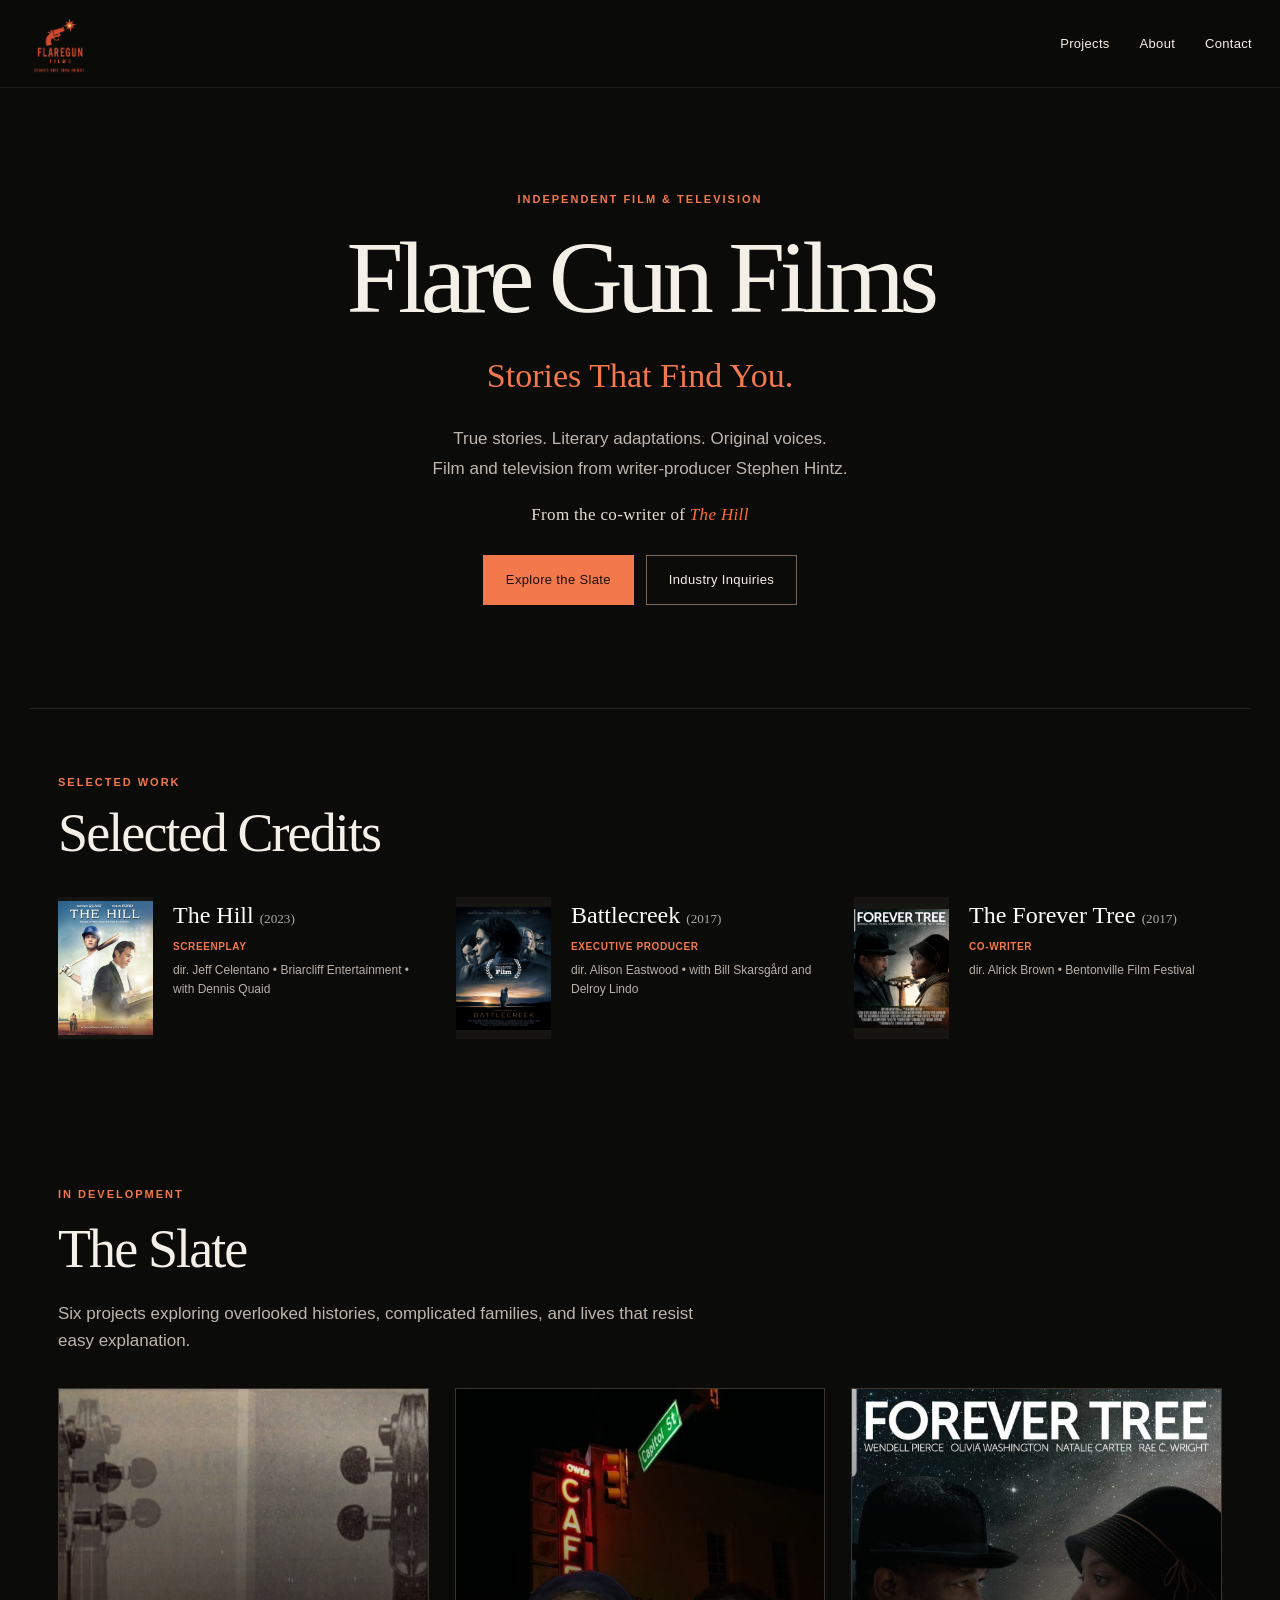
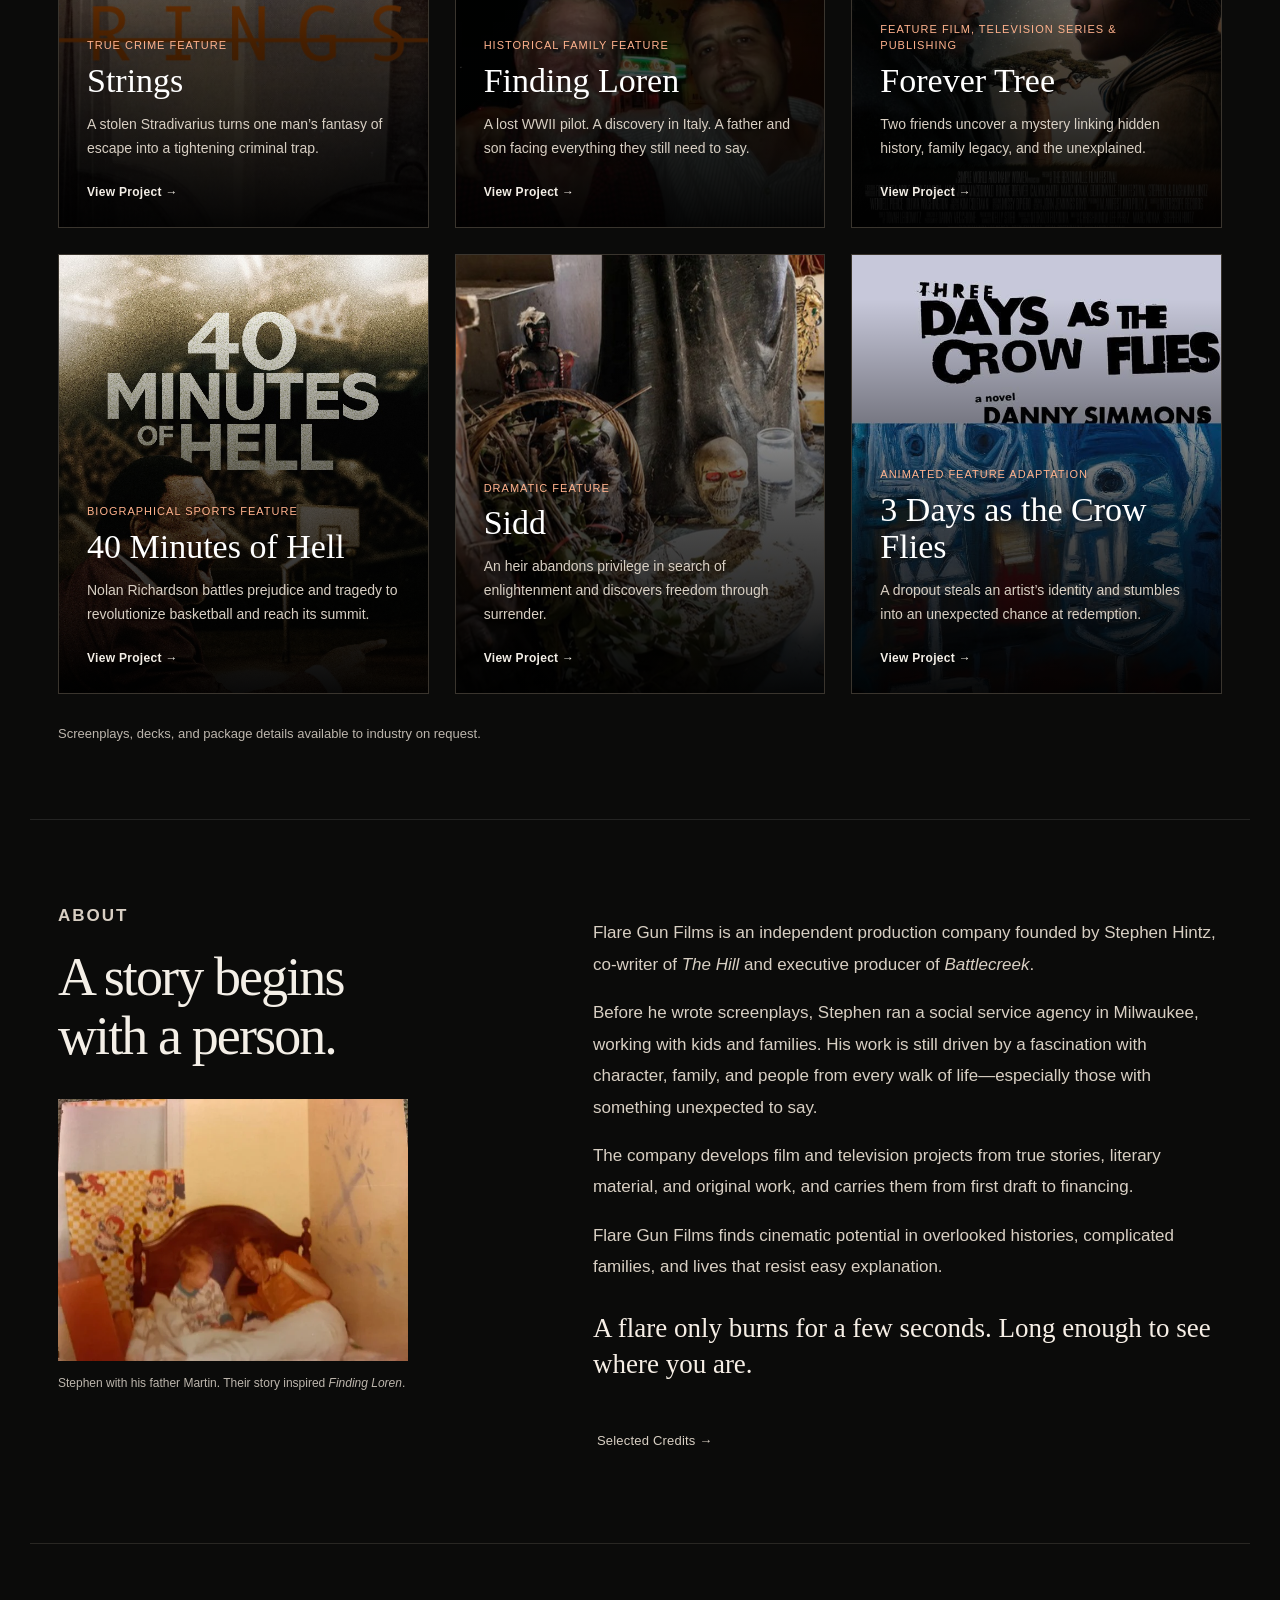
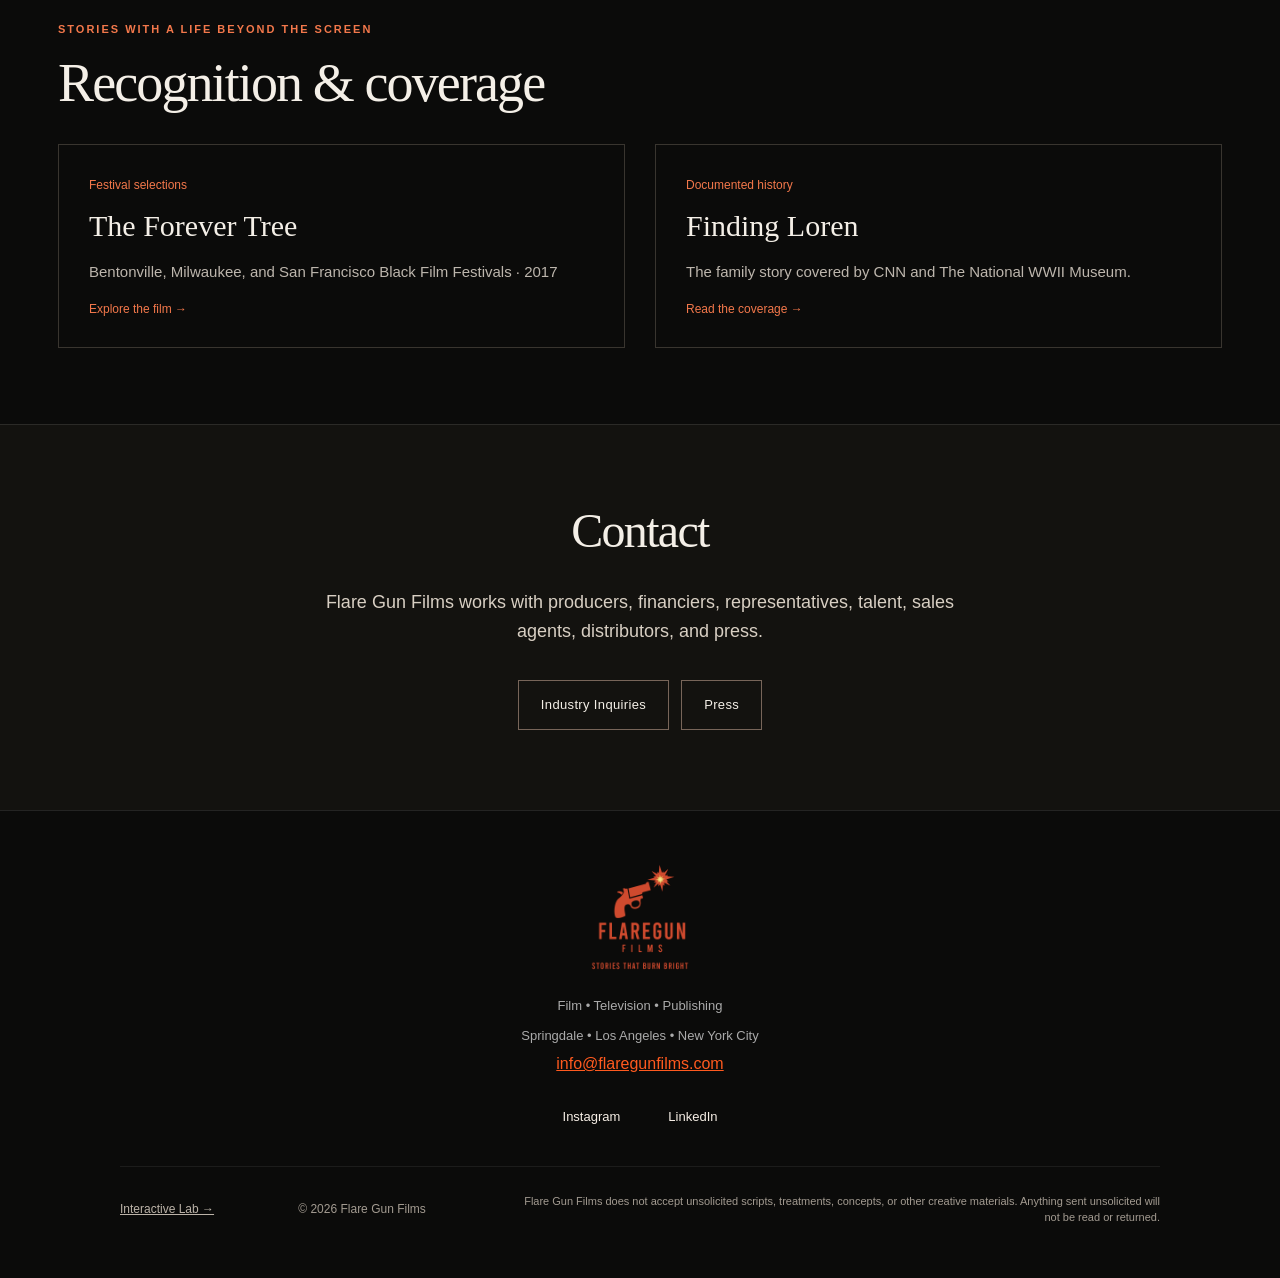
==== commit 63efb160: "Center homepage opening on Flare Gun Films" ====
--- a/index.html
+++ b/index.html
@@ -20,7 +20,7 @@
   <title>Flare Gun Films | Stories That Find You</title>
   <link rel="stylesheet" href="style.css?v=2026-10-23-professional" />
   <link rel="icon" type="image/png" href="assets/brand/favicon.png">
-  <link rel="stylesheet" href="/polish.css?v=2026-10-23">
+  <link rel="stylesheet" href="/polish.css?v=2026-10-23-company">
 </head>
 
 <body class="home-page">
@@ -38,15 +38,15 @@
   </header>
 
   <main id="main-content" tabindex="-1">
-    <section class="hero editorial-hero" aria-labelledby="home-title">
+    <section class="hero editorial-hero company-hero" aria-labelledby="home-title">
       <div class="hero-inner">
         <p class="eyebrow">Independent film &amp; television</p>
-        <h1 id="home-title">Stories That<br>Find You.</h1>
+        <h1 id="home-title">Flare Gun Films</h1>
+        <p class="company-tagline">Stories That Find You.</p>
         <p class="hero-text">True stories. Literary adaptations. Original voices.<br>Film and television from writer-producer Stephen Hintz.</p>
         <p class="hero-credit">From the co-writer of <em>The Hill</em></p>
         <div class="hero-actions"><a class="button button-primary" href="#projects">Explore the Slate</a><a class="button" href="industry-inquiry.html">Industry Inquiries</a></div>
       </div>
-      <figure class="hero-feature"><img width="1080" height="1350" src="assets/forever-tree/poster.jpg" alt="Artwork for The Forever Tree" fetchpriority="high"><figcaption><span>From our work</span><a href="forever-tree.html">The Forever Tree <span aria-hidden="true">&rarr;</span></a><small>The 2017 short. A new feature and series in development.</small></figcaption></figure>
     </section>
 
     <section id="selected-work" class="selected-work" aria-labelledby="selected-work-title">
--- a/polish.css
+++ b/polish.css
@@ -107,6 +107,34 @@
 .industry-form small { color: var(--muted); font-weight: 400; letter-spacing: 0; text-transform: none; }
 .form-submit p { color: #b5aca1; }
 .thanks-panel h1 { font-size: clamp(48px,7vw,88px); }
+.editorial-hero.company-hero { grid-template-columns: minmax(0, 1fr); min-height: 580px; text-align: center; place-items: center; padding: clamp(56px, 8vw, 104px) 24px; }
+.company-hero .hero-inner { align-items: center; max-width: 1020px; width: 100%; }
+.editorial-hero.company-hero h1 { font-size: clamp(56px, 8vw, 108px); line-height: 1.04; }
+.company-tagline { margin: 22px 0 0; font: 400 clamp(24px, 3vw, 34px)/1.3 Georgia, serif; color: var(--accent); }
+.company-hero .hero-actions { justify-content: center; }
+@media (max-width: 600px) { .editorial-hero.company-hero { min-height: auto; padding: 58px 24px 64px; } .editorial-hero.company-hero h1 { max-width: 340px; font-size: clamp(50px, 13vw, 72px); } }
+/* Allow project grid children to shrink inside narrow phone viewports. */
+.clean-project-hero > *, .teaser-copy, .teaser-art, .teaser-facts > div { min-width: 0; }
+@media (max-width: 850px) {
+  .teaser-shell.clean-project-hero { grid-template-columns: minmax(0, 1fr); }
+  .editorial-hero { grid-template-columns: minmax(0, 1fr); }
+  .editorial-hero .hero-feature { justify-self: start; }
+  .nav nav a { min-height: 44px; display: inline-flex; align-items: center; }
+  .teaser-page .nav nav a:nth-child(n), .mogul-page .nav nav a:nth-child(n) { display: inline-flex; align-items: center; }
+  .teaser-access .text-link, .social-links a { min-height: 44px; }
+  .teaser-access .button { min-height: 48px; display: inline-flex; align-items: center; justify-content: center; }
+  .industry-form input, .industry-form select, .industry-form textarea { font-size: 16px; }
+  .selected-quotes cite, .forever-audience-comment a { overflow-wrap: anywhere; }
+}
+@media (max-width: 600px) {
+  .teaser-copy, .teaser-art, .teaser-facts, .teaser-access { max-width: 100%; }
+  .clean-project-hero .teaser-art img { max-width: 100%; }
+  .hero-actions { width: 100%; }
+  .hero-actions .button { flex: 1 1 140px; text-align: center; }
+  .project-options label { min-height: 48px; }
+  .form-submit .button { width: 100%; min-height: 48px; }
+  .mogul-hero h1 { font-size: clamp(52px, 21vw, 88px); overflow-wrap: normal; }
+}
 @media (min-width: 561px) and (max-width: 1000px) { .grid { grid-template-columns: repeat(2,minmax(0,1fr)); } .work-strip { gap: 24px; } .work-title { grid-template-columns: 68px 1fr; gap: 12px; } .work-caption h3 { font-size: 21px; } }
 @media (max-width: 850px) { .editorial-hero { gap: 32px; padding: 48px 28px 60px; min-height: auto; } .editorial-hero h1 { font-size: clamp(48px,7vw,68px); } .hero-feature > img { height: 340px; } .editorial-hero .hero-text { font-size: 15px; } .hero-actions { gap: 10px; } .selected-quotes { grid-template-columns: 1fr; gap: 0; } .split { gap: 30px; } .clean-project-hero .teaser-copy { display: block; } }
 @media (max-width: 600px) { .nav { height: 76px; padding: 8px 18px; } .brand img { height: 54px; } .nav nav { gap: 18px; } .nav nav a { font-size: 12px; letter-spacing: 0; } .editorial-hero { grid-template-columns: 1fr; padding: 44px 24px 52px; gap: 38px; } .editorial-hero h1 { font-size: clamp(52px,12vw,72px); } .editorial-hero .hero-text { font-size: 16px; } .hero-feature { max-width: none; } .hero-feature > img { height: 360px; } .hero-feature small { font-size: 12px; } .work-strip { grid-template-columns: 1fr; gap: 24px; } .work-title { grid-template-columns: 85px 1fr; } .work-caption h3 { font-size: 26px; } .home-page .selected-work, .section, .split { padding: 52px 24px; } .grid, .recognition-grid { grid-template-columns: 1fr; } .card { min-height: 420px; } .founder-photo { max-width: none; } .recognition-grid > a { padding: 24px; } .teaser-shell.clean-project-hero { padding: 44px 24px 56px; gap: 32px; } .clean-project-hero .teaser-copy h1, .hell-page .clean-project-hero .teaser-copy h1, .crow-page .clean-project-hero .teaser-copy h1 { font-size: clamp(43px,11vw,62px); } .teaser-facts { grid-template-columns: 1fr; } .contact-panel { padding: 56px 24px; } .footer-legal { display: block; text-align: center; } .footer-legal .submission-note { text-align: center; } }
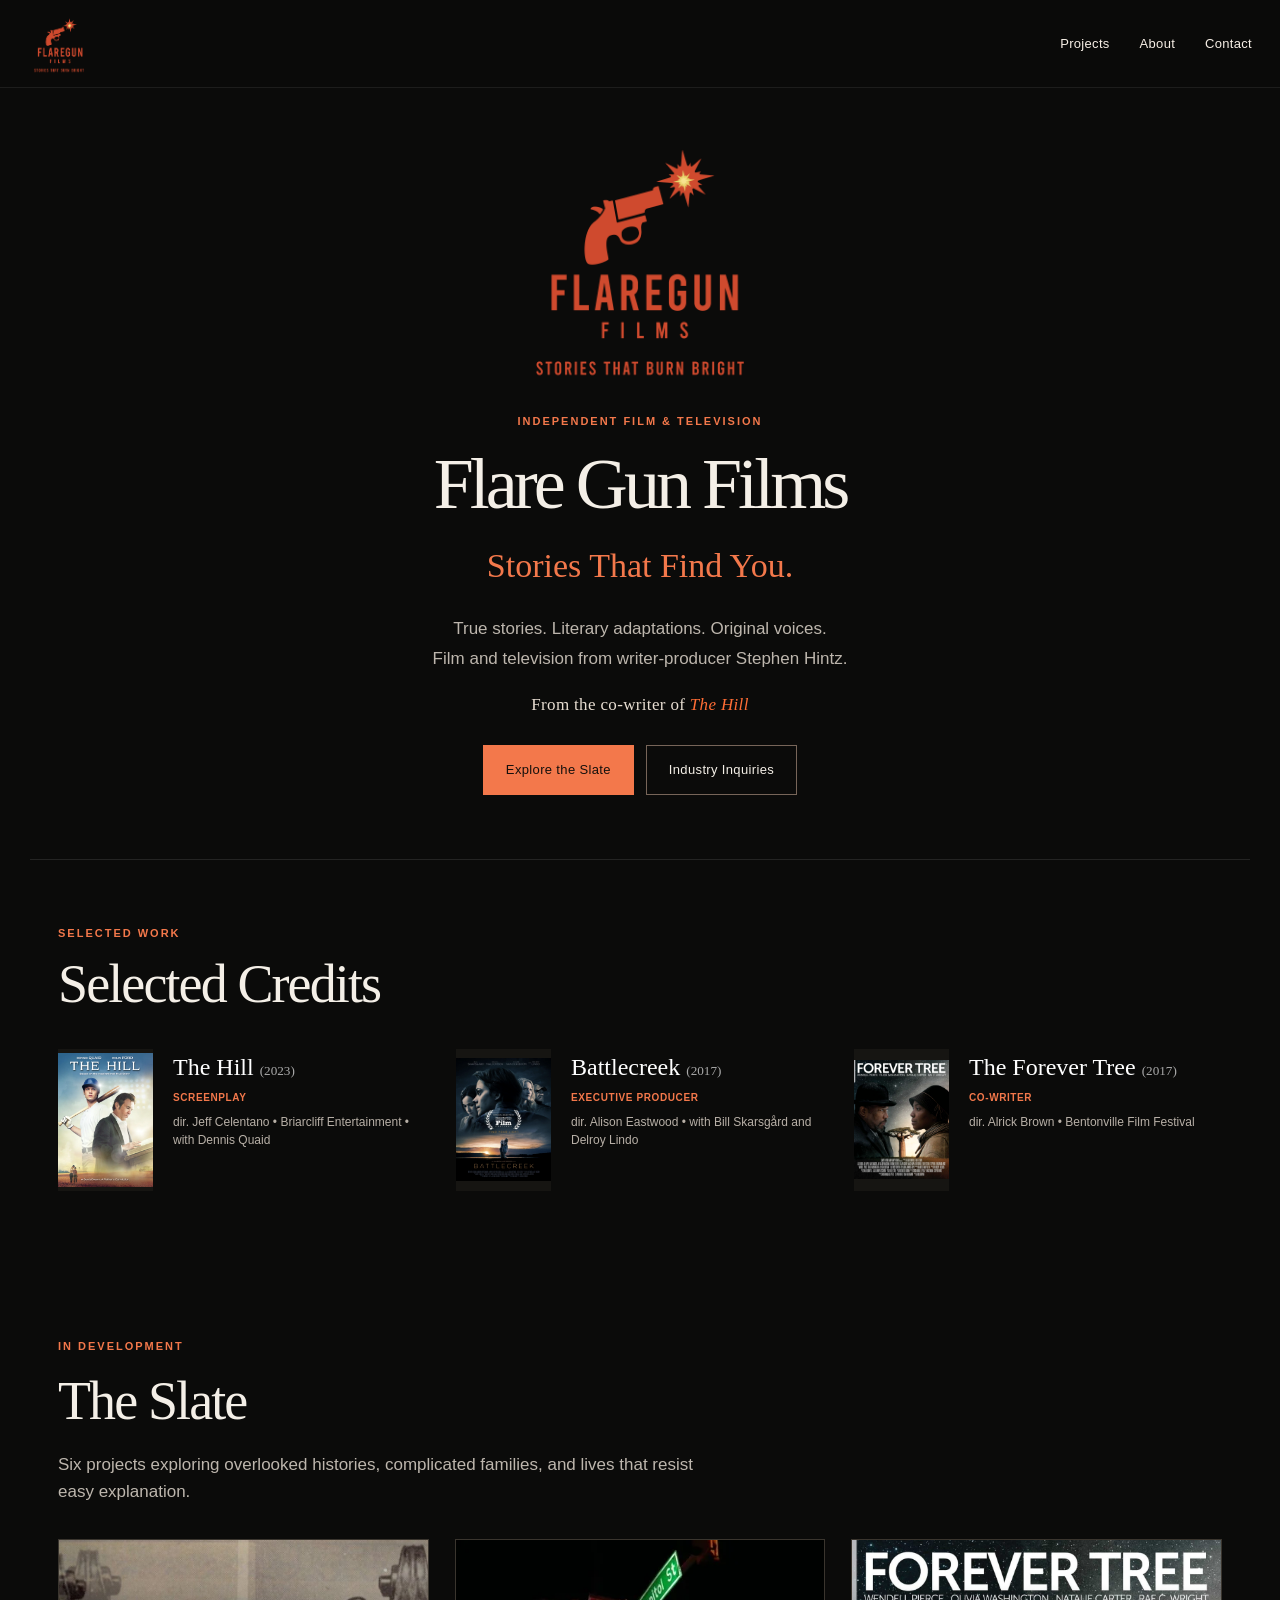
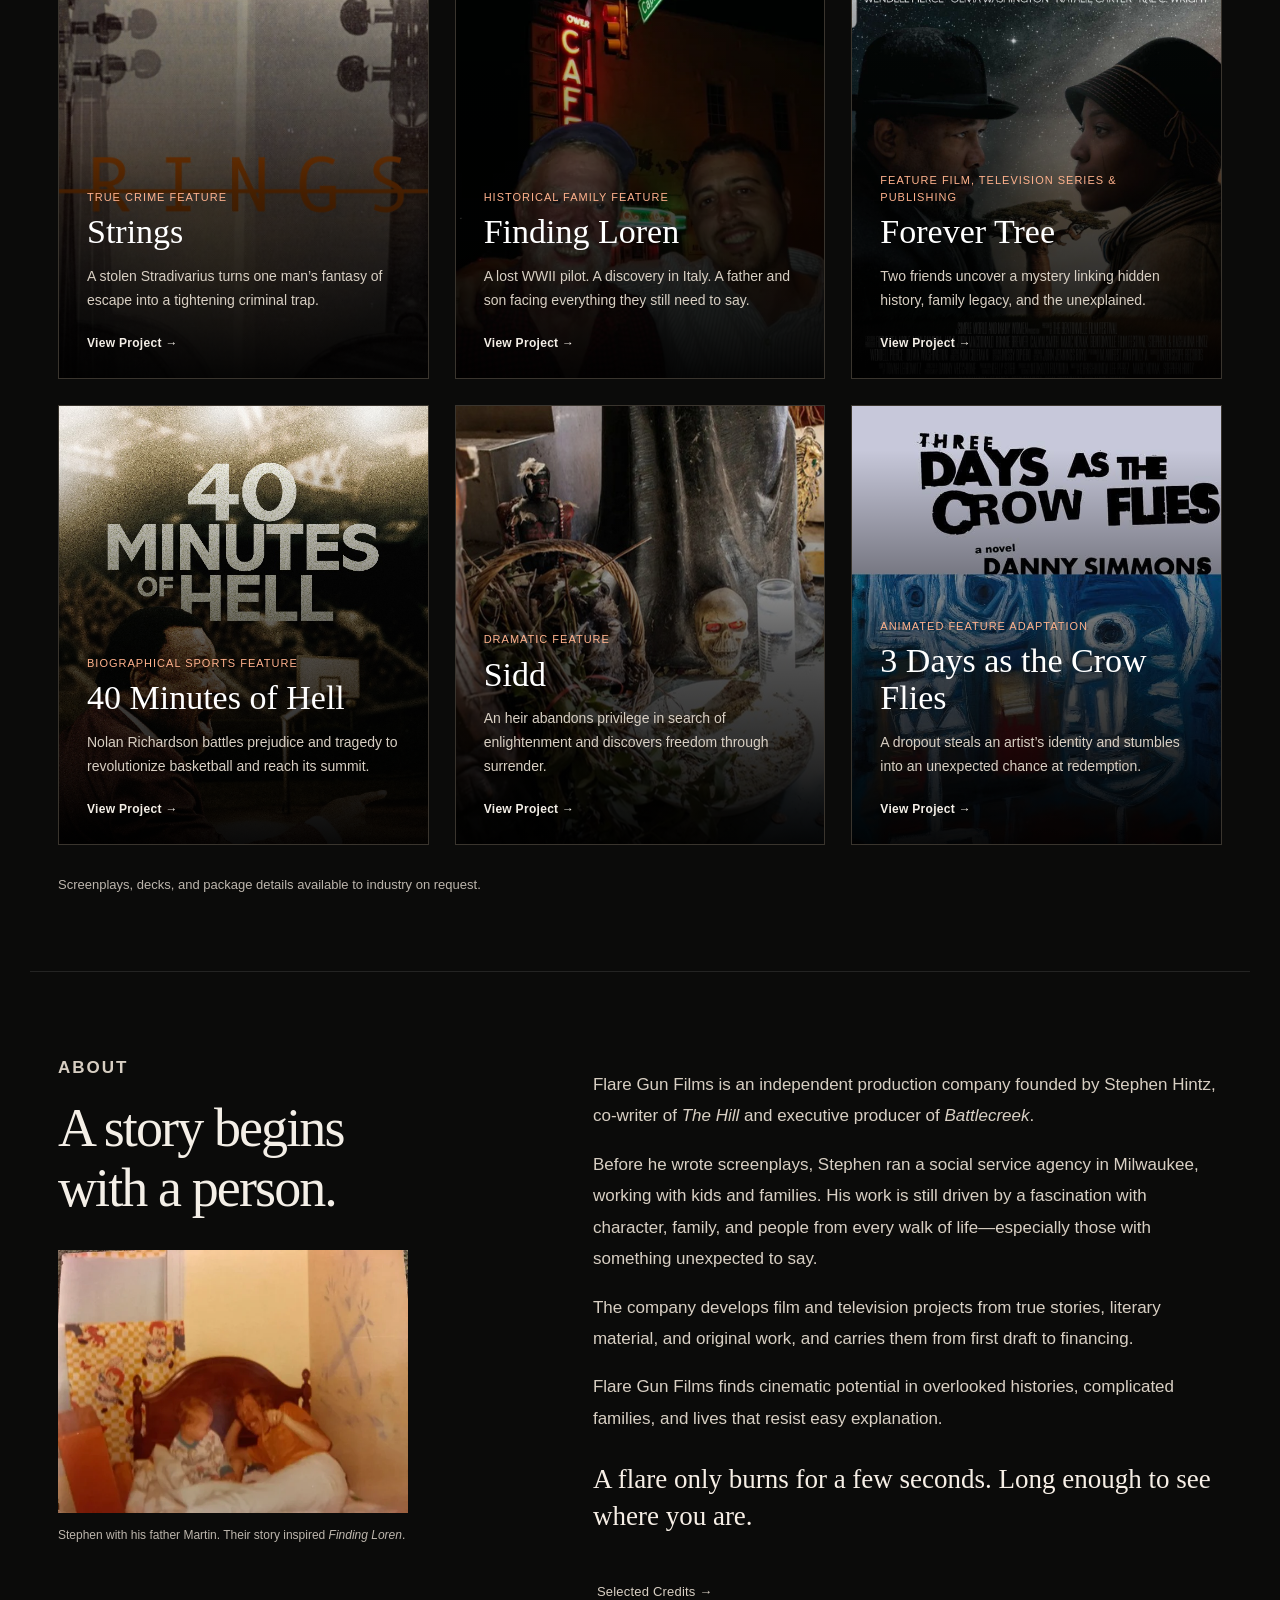
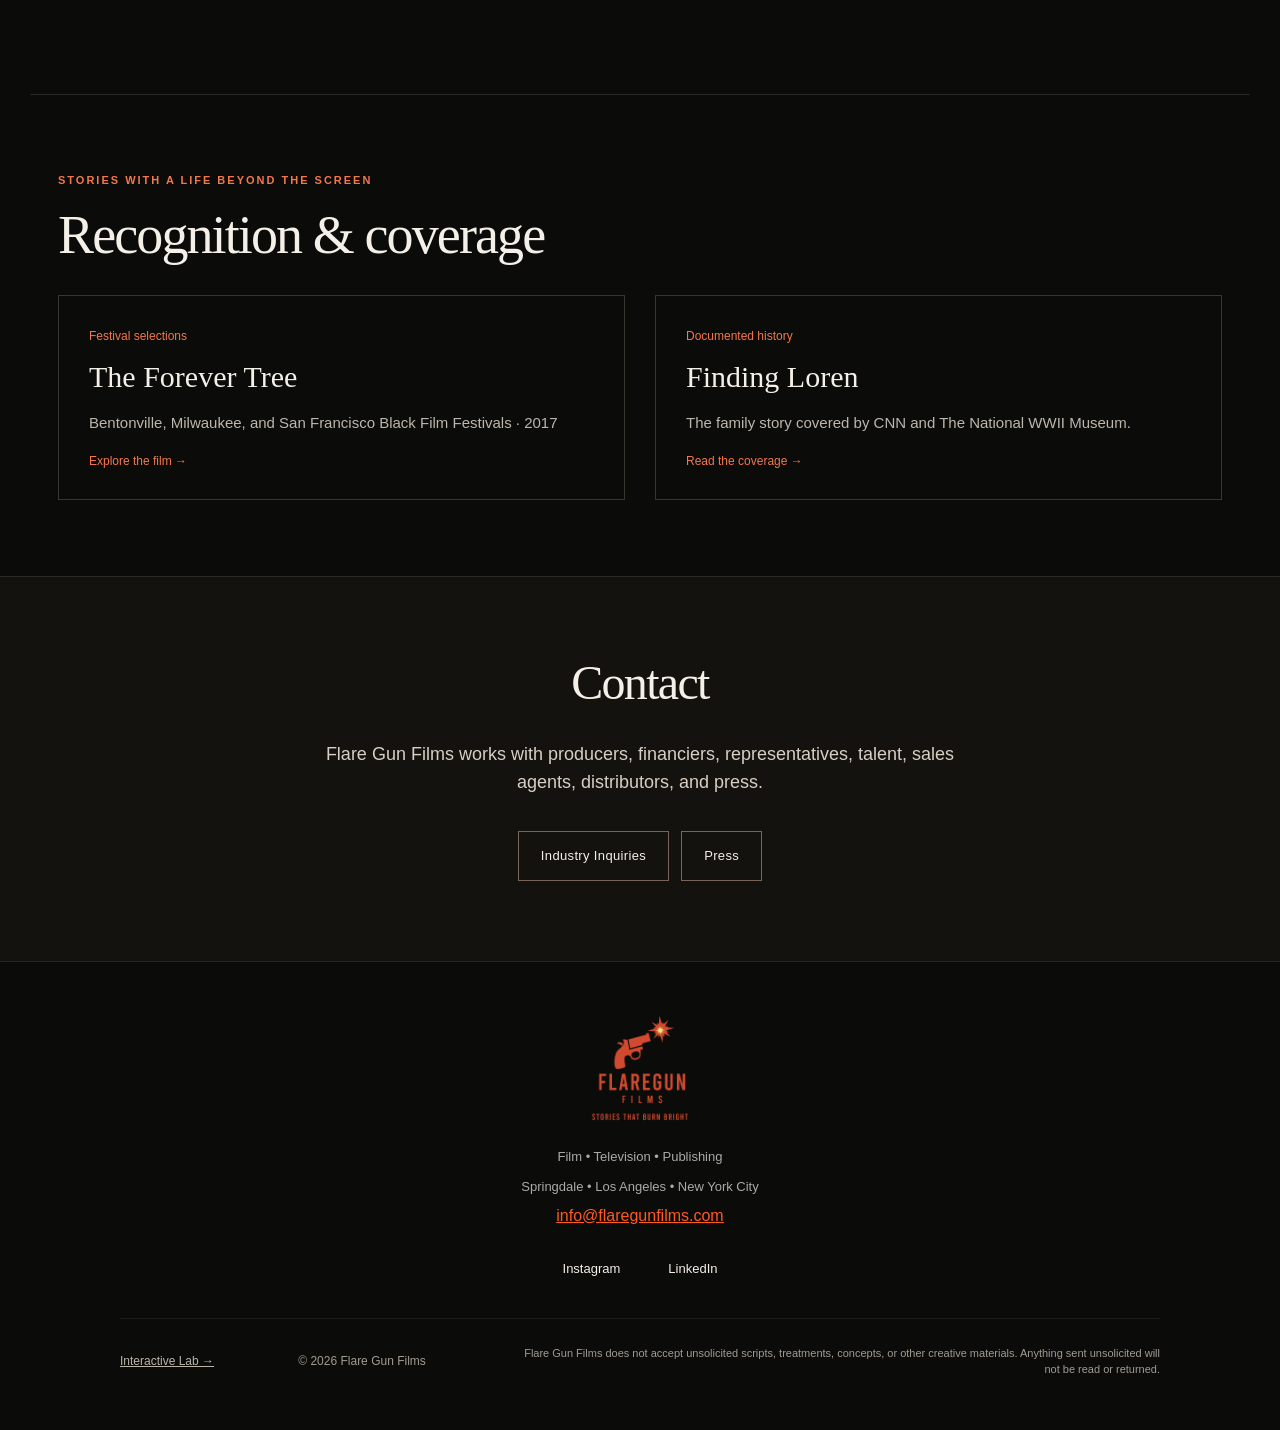
==== commit 763b9e8b: "Feature company logo and add Finding Loren family photographs" ====
--- a/index.html
+++ b/index.html
@@ -20,7 +20,7 @@
   <title>Flare Gun Films | Stories That Find You</title>
   <link rel="stylesheet" href="style.css?v=2026-10-23-professional" />
   <link rel="icon" type="image/png" href="assets/brand/favicon.png">
-  <link rel="stylesheet" href="/polish.css?v=2026-10-23-company">
+  <link rel="stylesheet" href="/polish.css?v=2026-10-23-logo">
 </head>
 
 <body class="home-page">
@@ -40,6 +40,7 @@
   <main id="main-content" tabindex="-1">
     <section class="hero editorial-hero company-hero" aria-labelledby="home-title">
       <div class="hero-inner">
+        <img class="opening-logo" src="assets/brand/flare-gun-films-logo.png" width="1080" height="1080" alt="Flare Gun Films logo" fetchpriority="high">
         <p class="eyebrow">Independent film &amp; television</p>
         <h1 id="home-title">Flare Gun Films</h1>
         <p class="company-tagline">Stories That Find You.</p>
--- a/polish.css
+++ b/polish.css
@@ -112,6 +112,9 @@
 .editorial-hero.company-hero h1 { font-size: clamp(56px, 8vw, 108px); line-height: 1.04; }
 .company-tagline { margin: 22px 0 0; font: 400 clamp(24px, 3vw, 34px)/1.3 Georgia, serif; color: var(--accent); }
 .company-hero .hero-actions { justify-content: center; }
+.company-hero .opening-logo { display: block; width: clamp(180px, 22vw, 260px); height: auto; margin: 0 0 24px; }
+.editorial-hero.company-hero:has(.opening-logo) { padding-top: 40px; padding-bottom: 64px; }
+.company-hero:has(.opening-logo) h1 { font-size: clamp(44px, 6vw, 72px); }
 @media (max-width: 600px) { .editorial-hero.company-hero { min-height: auto; padding: 58px 24px 64px; } .editorial-hero.company-hero h1 { max-width: 340px; font-size: clamp(50px, 13vw, 72px); } }
 /* Allow project grid children to shrink inside narrow phone viewports. */
 .clean-project-hero > *, .teaser-copy, .teaser-art, .teaser-facts > div { min-width: 0; }
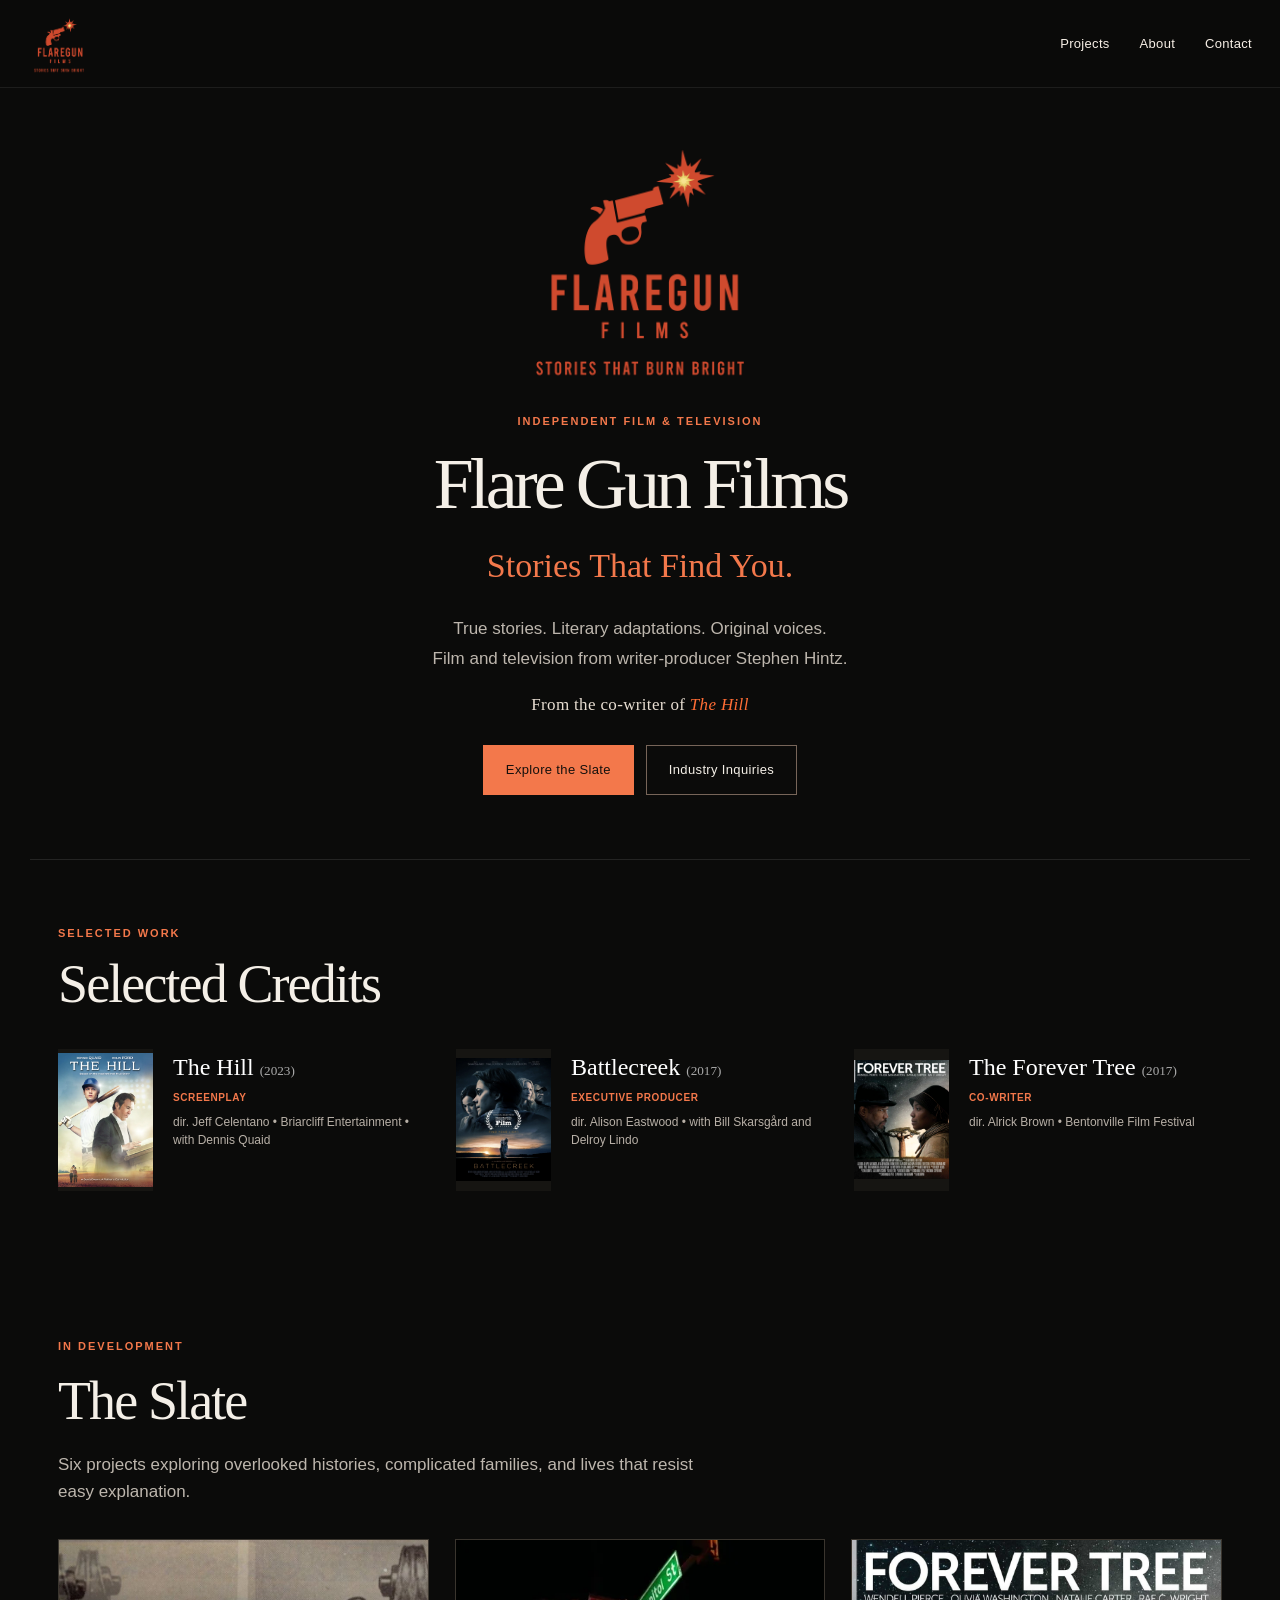
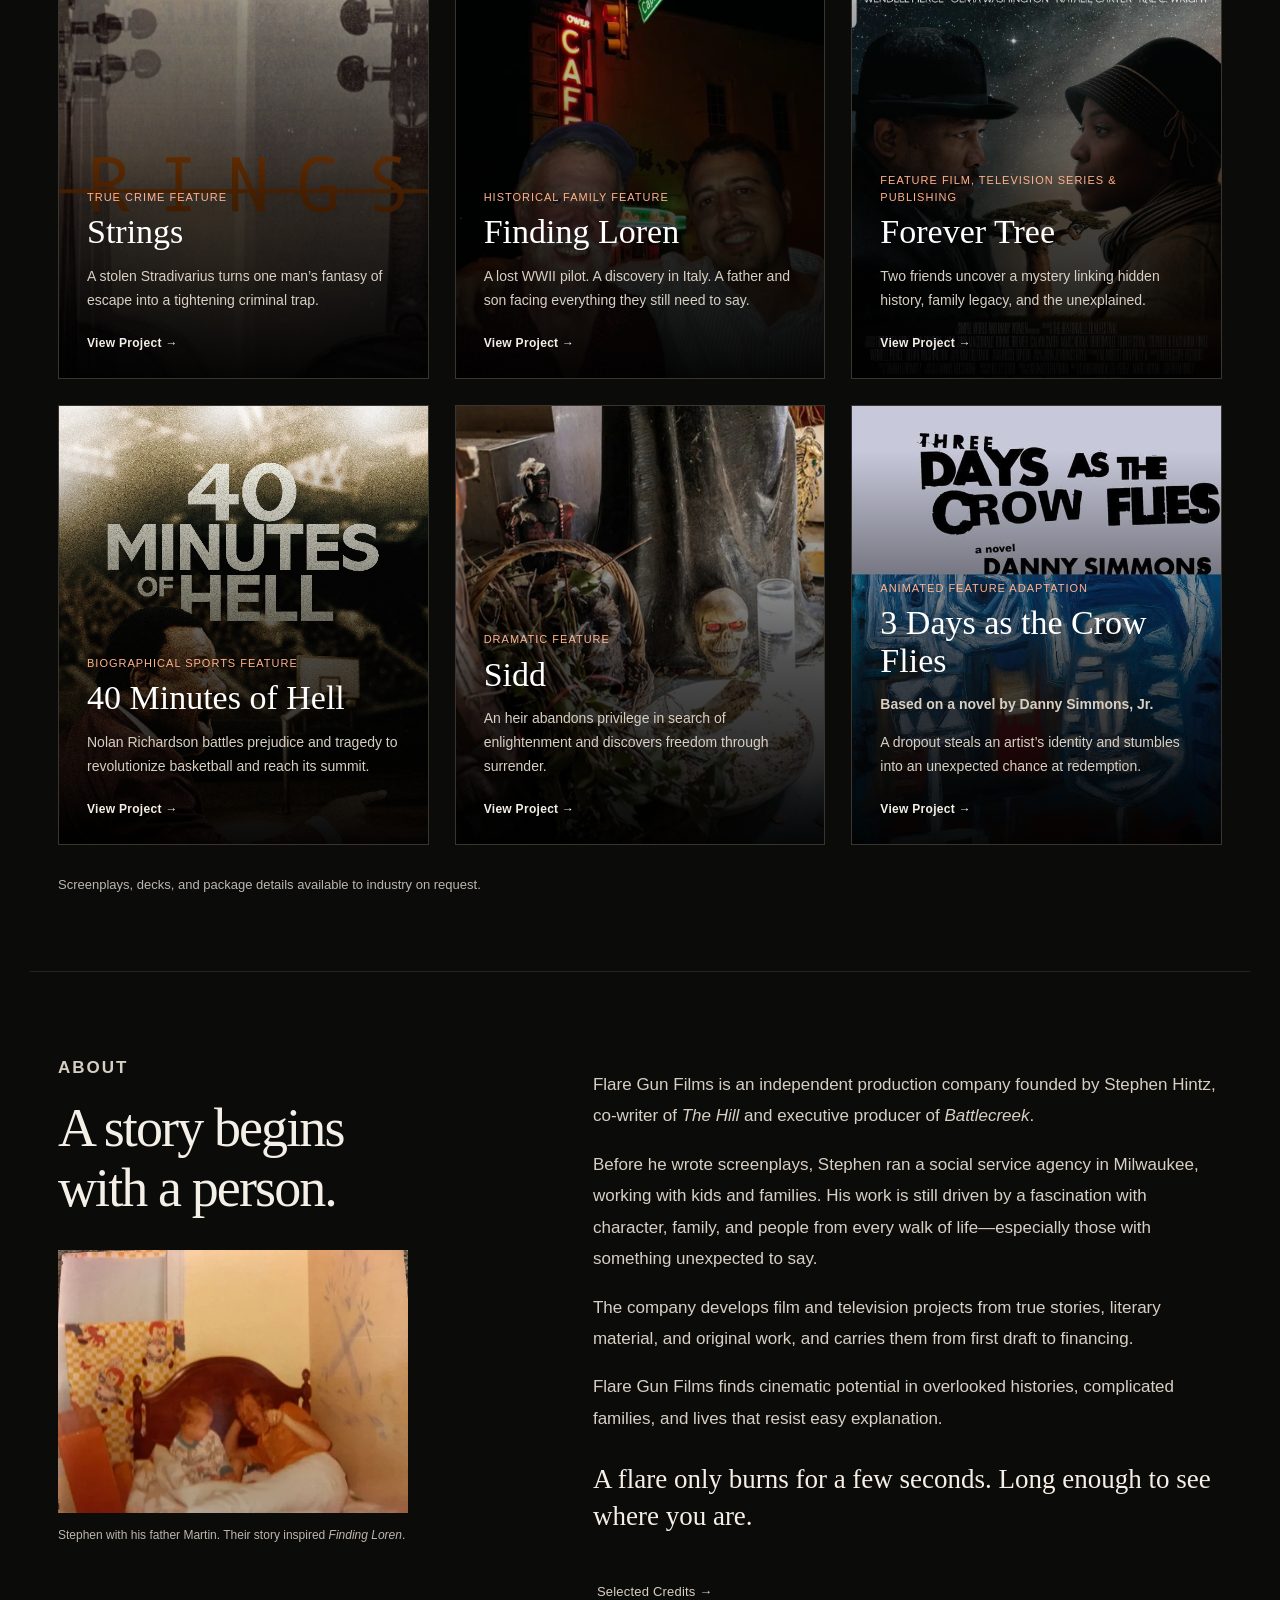
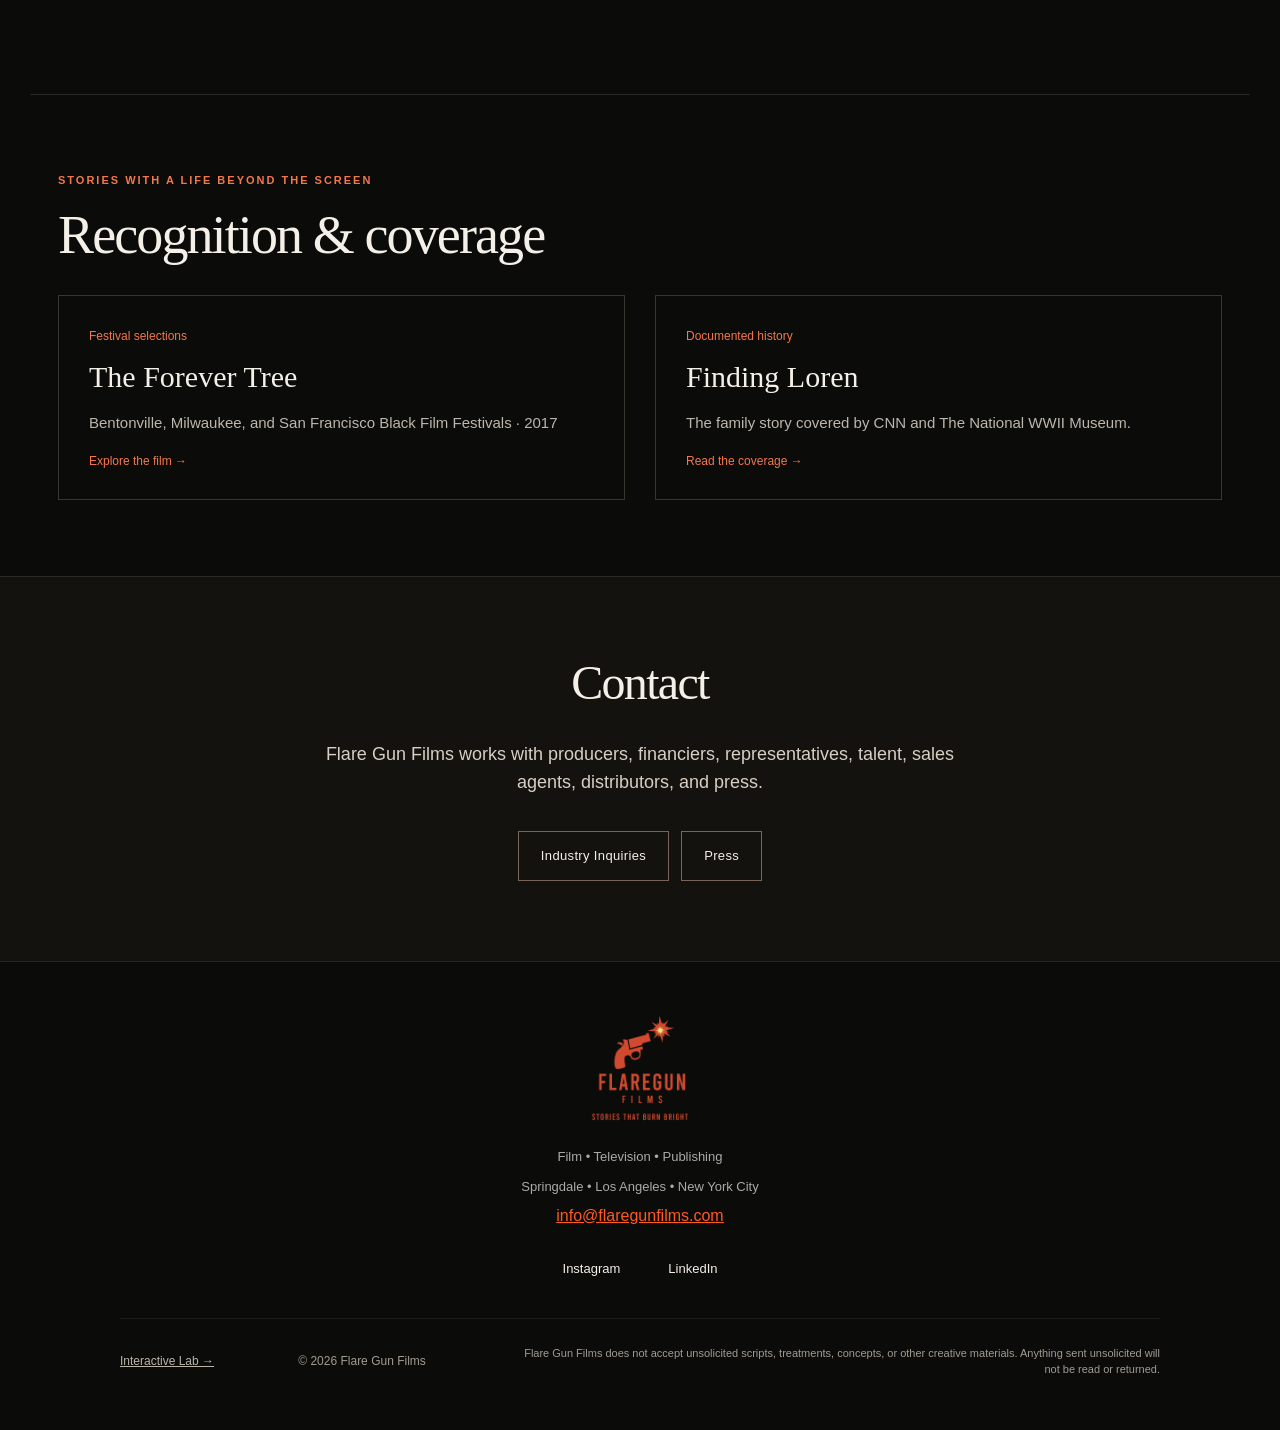
==== commit c7b71f6d: "Credit Floyd Hughes and add Danny Simmons Jr. to the project card" ====
--- a/index.html
+++ b/index.html
@@ -89,7 +89,7 @@
 
         <a class="card-link" href="sidd.html" aria-label="Sidd — view project"><article class="card card-sidd"><p>Dramatic Feature</p><h3>Sidd</h3><p class="card-hook">An heir abandons privilege in search of enlightenment and discovers freedom through surrender.</p><span>View Project &rarr;</span></article></a>
 
-        <a class="card-link" href="3-days-as-the-crow-flies.html" aria-label="3 Days as the Crow Flies — view project"><article class="card card-crow"><p>Animated Feature Adaptation</p><h3>3 Days as the Crow Flies</h3><p class="card-hook">A dropout steals an artist&rsquo;s identity and stumbles into an unexpected chance at redemption.</p><span>View Project &rarr;</span></article></a>
+        <a class="card-link" href="3-days-as-the-crow-flies.html" aria-label="3 Days as the Crow Flies — view project"><article class="card card-crow"><p>Animated Feature Adaptation</p><h3>3 Days as the Crow Flies</h3><p class="card-hook"><strong>Based on a novel by Danny Simmons, Jr.</strong></p><p class="card-hook">A dropout steals an artist&rsquo;s identity and stumbles into an unexpected chance at redemption.</p><span>View Project &rarr;</span></article></a>
 
       </div>
       <p class="slate-access">Screenplays, decks, and package details available to industry on request.</p>
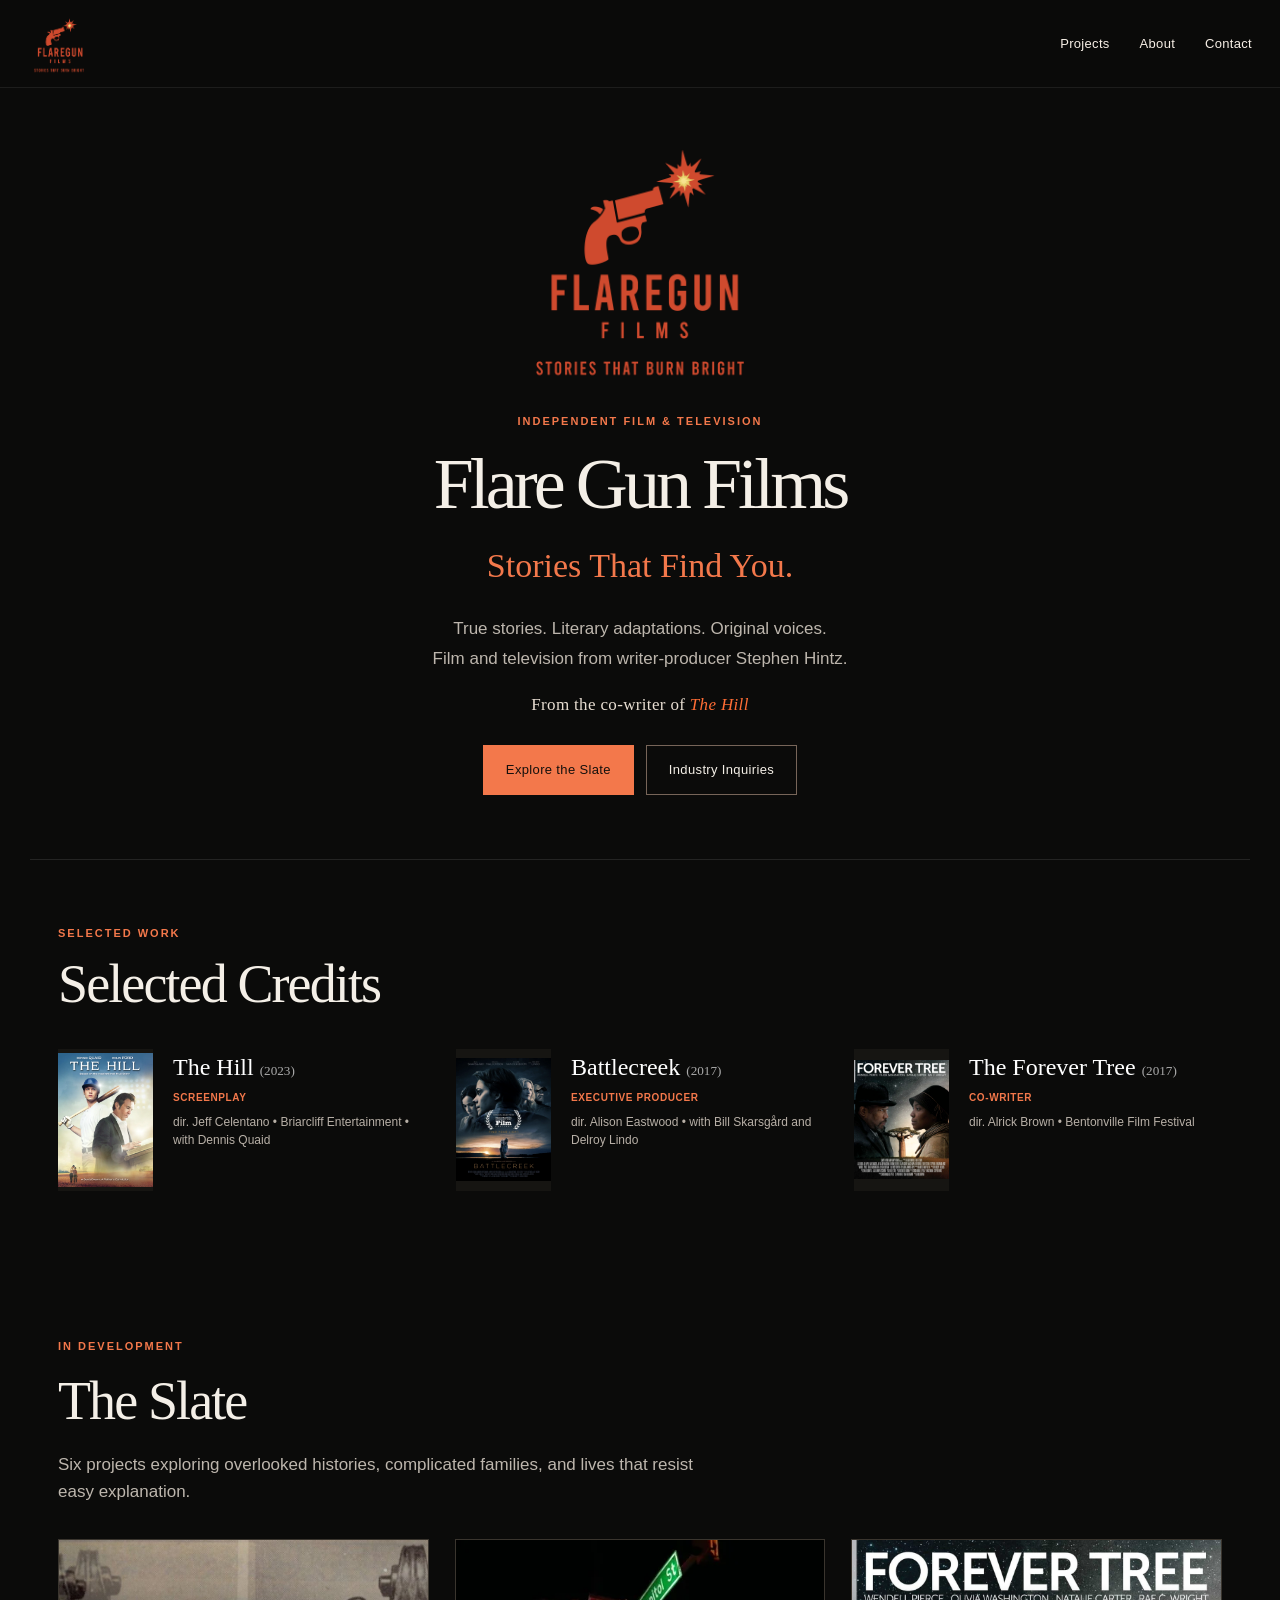
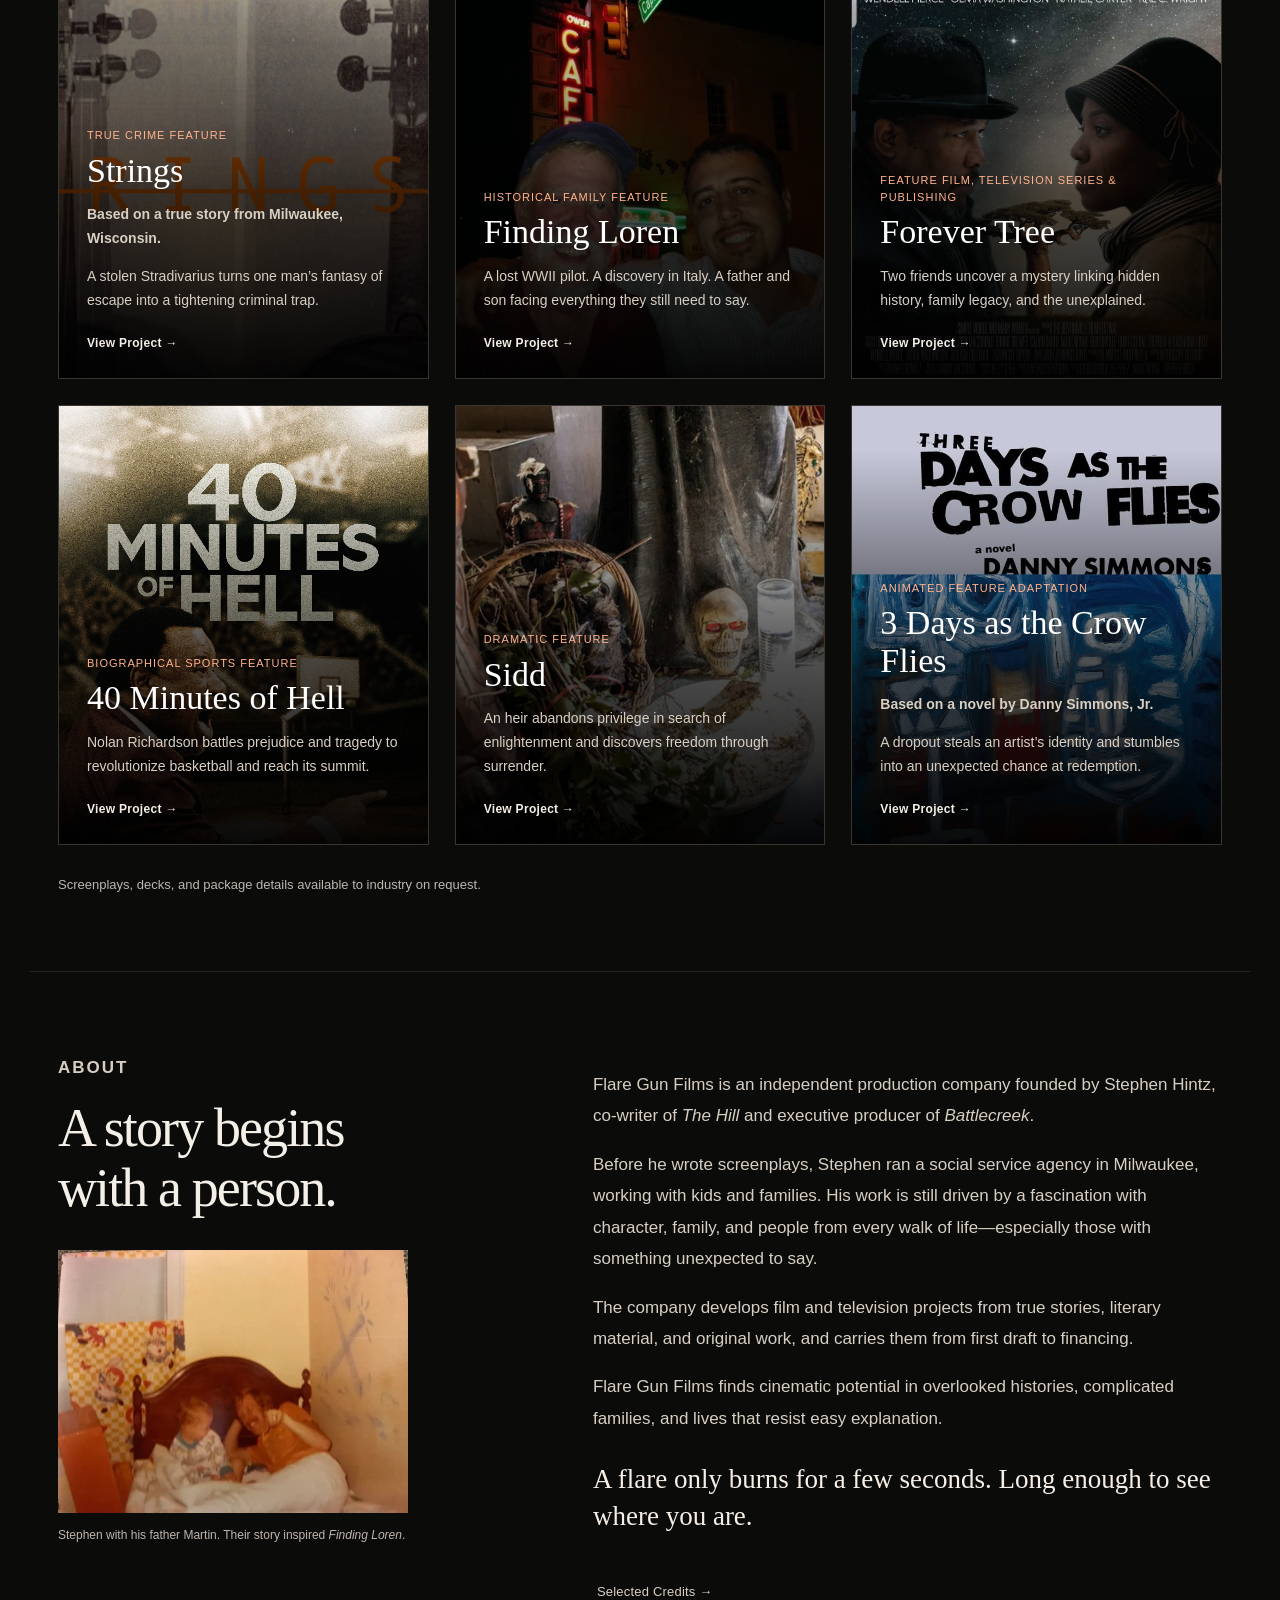
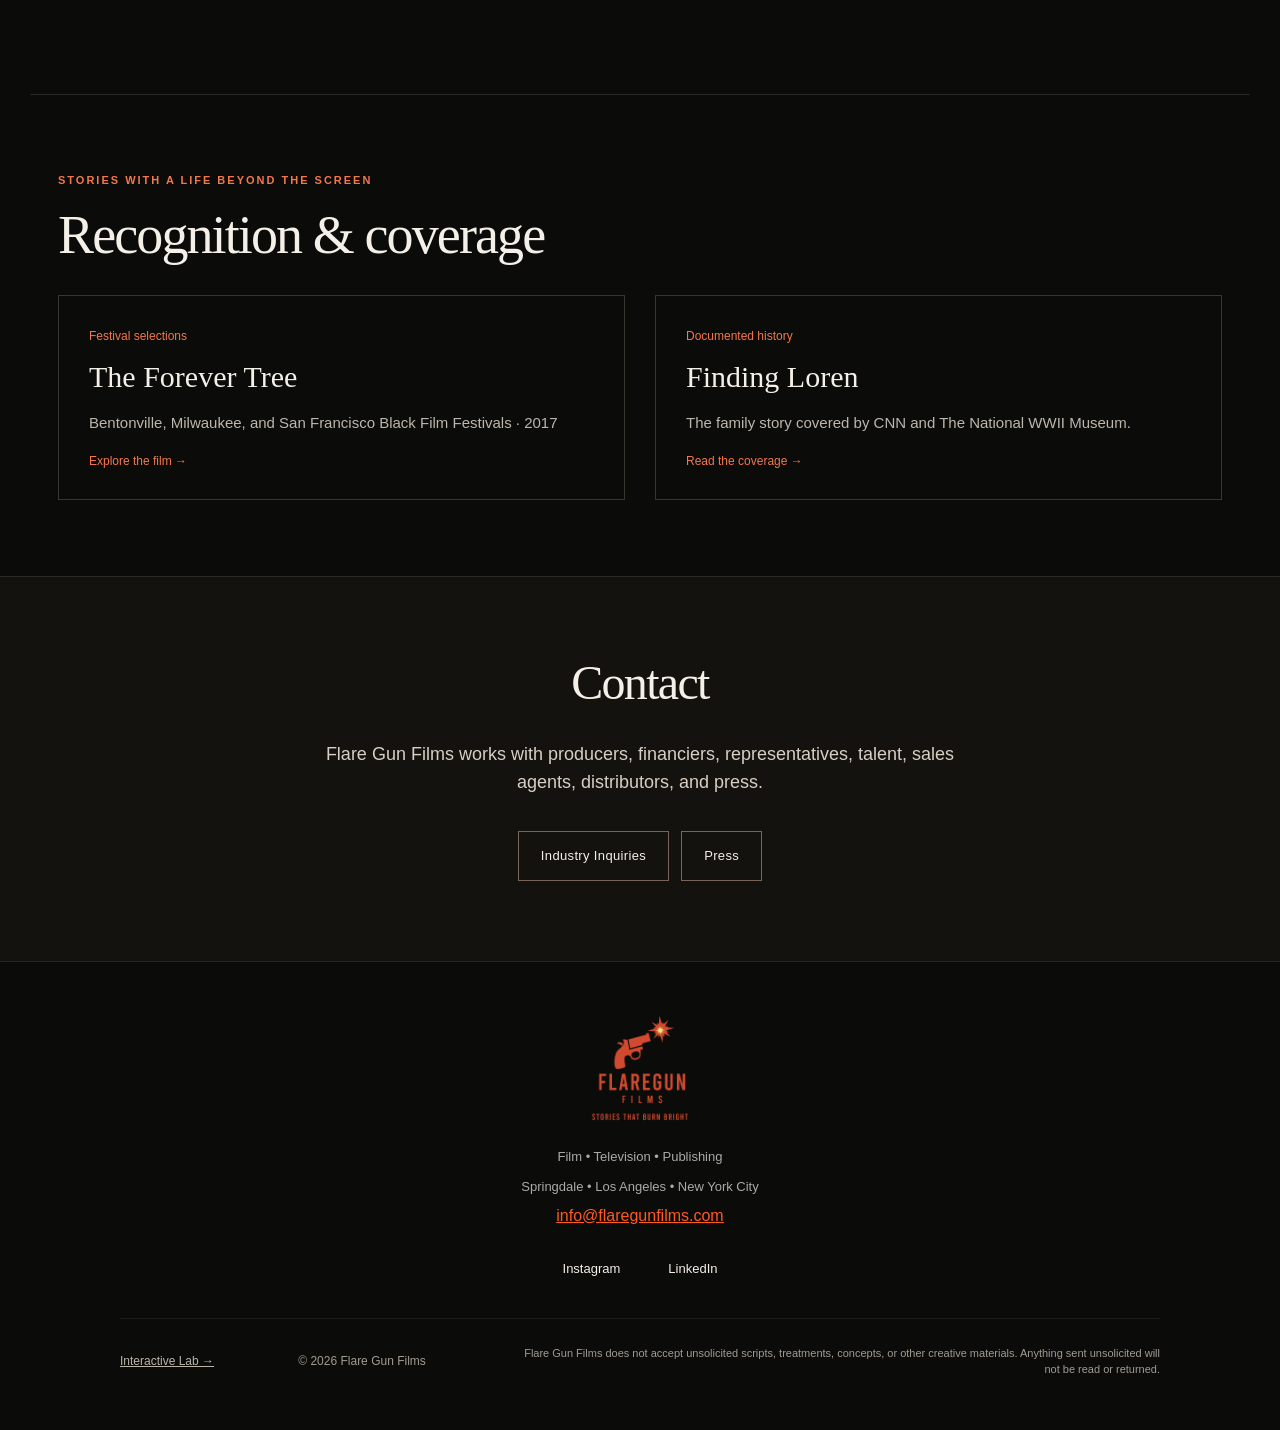
==== commit 3f539d76: "Add Milwaukee true-story credit to Strings" ====
--- a/index.html
+++ b/index.html
@@ -79,7 +79,7 @@
       </p>
 
       <div class="grid">
-        <a class="card-link" href="strings.html" aria-label="Strings — view project"><article class="card card-strings"><p>True Crime Feature</p><h3>Strings</h3><p class="card-hook">A stolen Stradivarius turns one man&rsquo;s fantasy of escape into a tightening criminal trap.</p><span>View Project &rarr;</span></article></a>
+        <a class="card-link" href="strings.html" aria-label="Strings — view project"><article class="card card-strings"><p>True Crime Feature</p><h3>Strings</h3><p class="card-hook"><strong>Based on a true story from Milwaukee, Wisconsin.</strong></p><p class="card-hook">A stolen Stradivarius turns one man&rsquo;s fantasy of escape into a tightening criminal trap.</p><span>View Project &rarr;</span></article></a>
 
         <a class="card-link" href="finding-loren.html" aria-label="Finding Loren — view project"><article class="card card-loren"><p>Historical Family Feature</p><h3>Finding Loren</h3><p class="card-hook">A lost WWII pilot. A discovery in Italy. A father and son facing everything they still need to say.</p><span>View Project &rarr;</span></article></a>
 
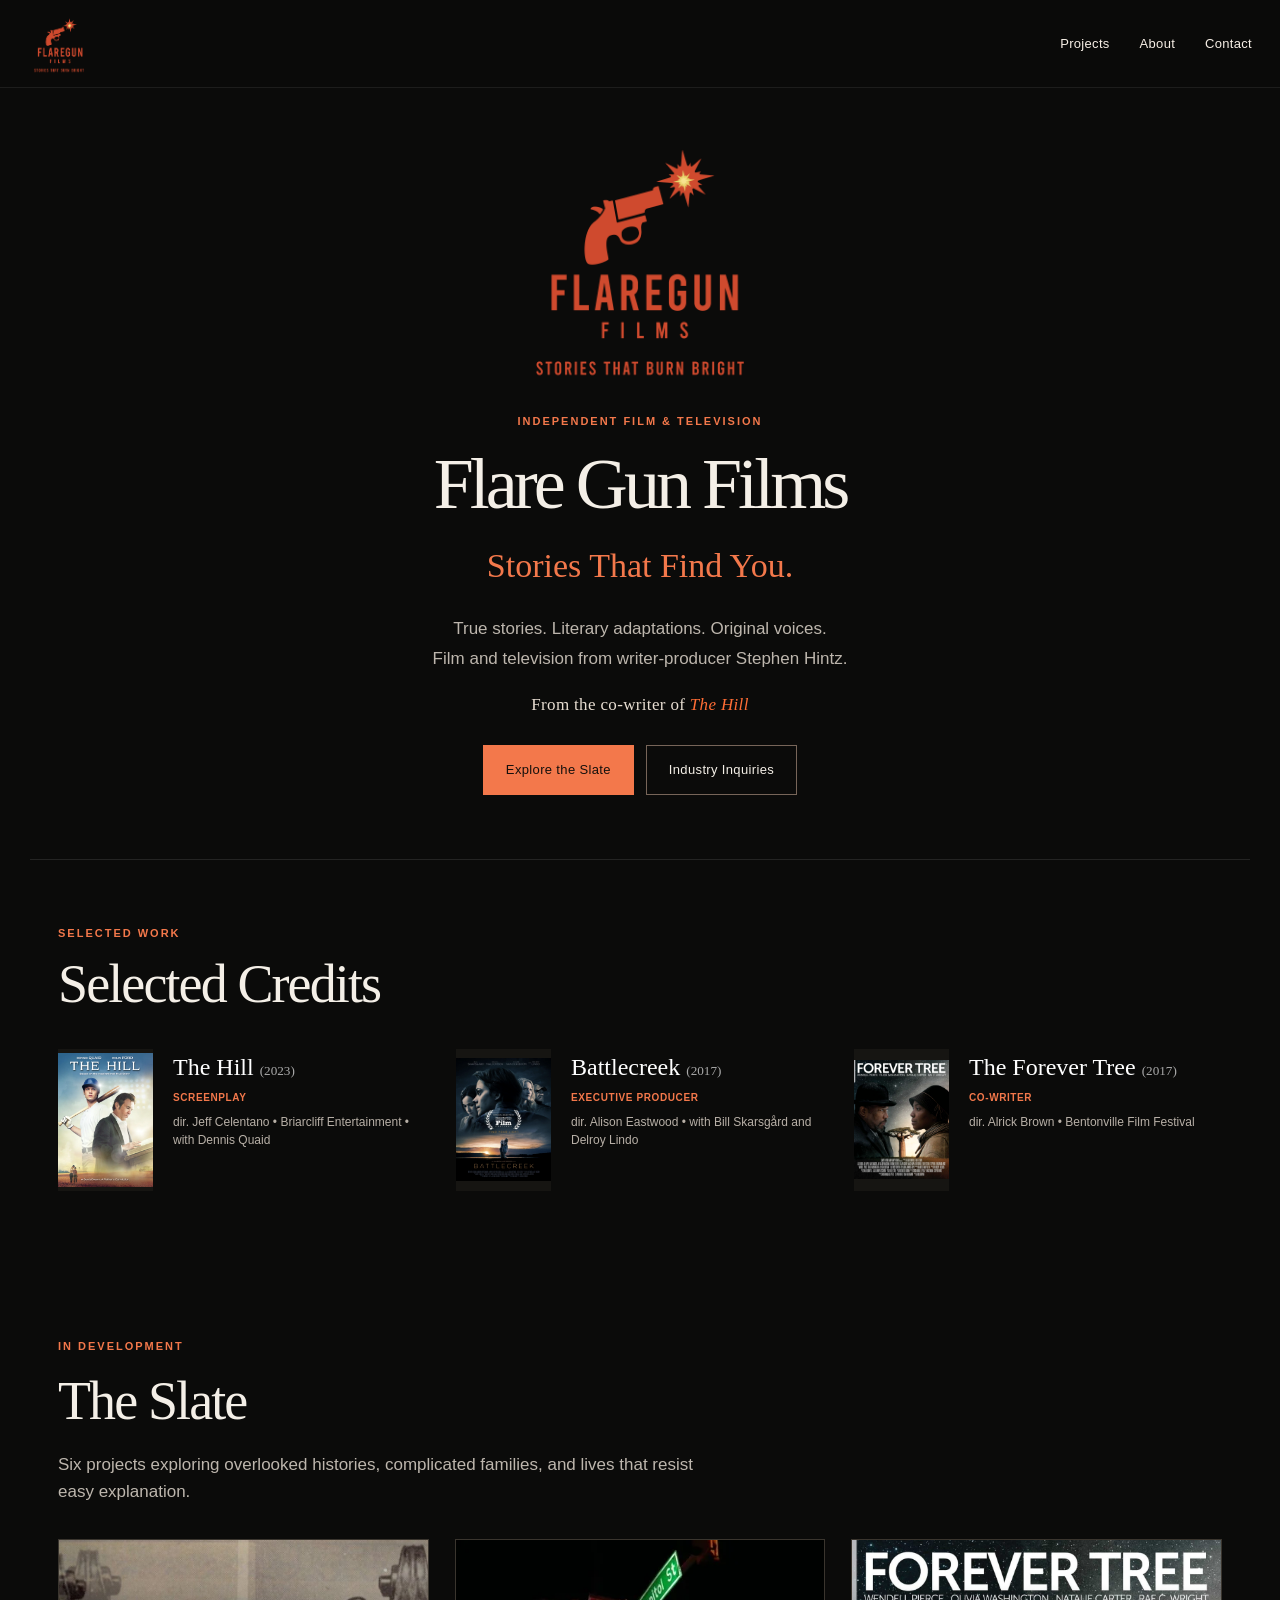
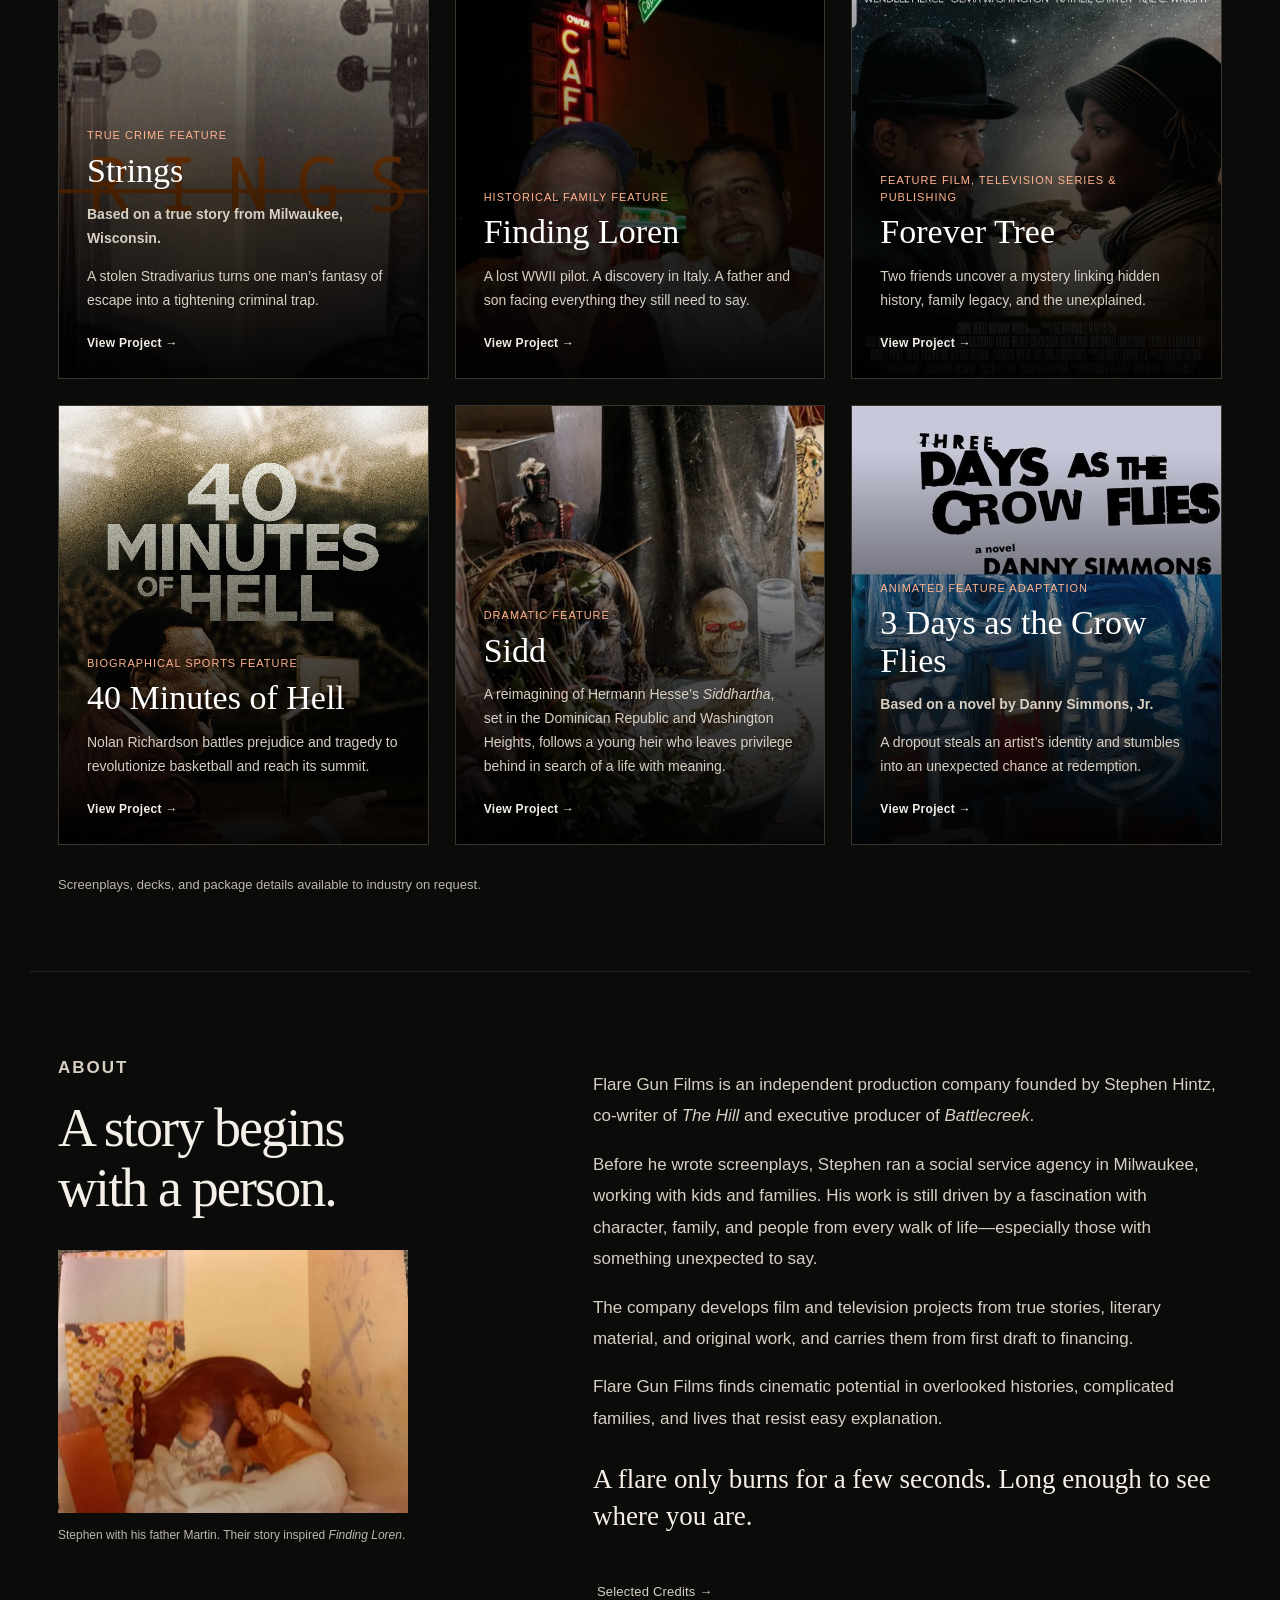
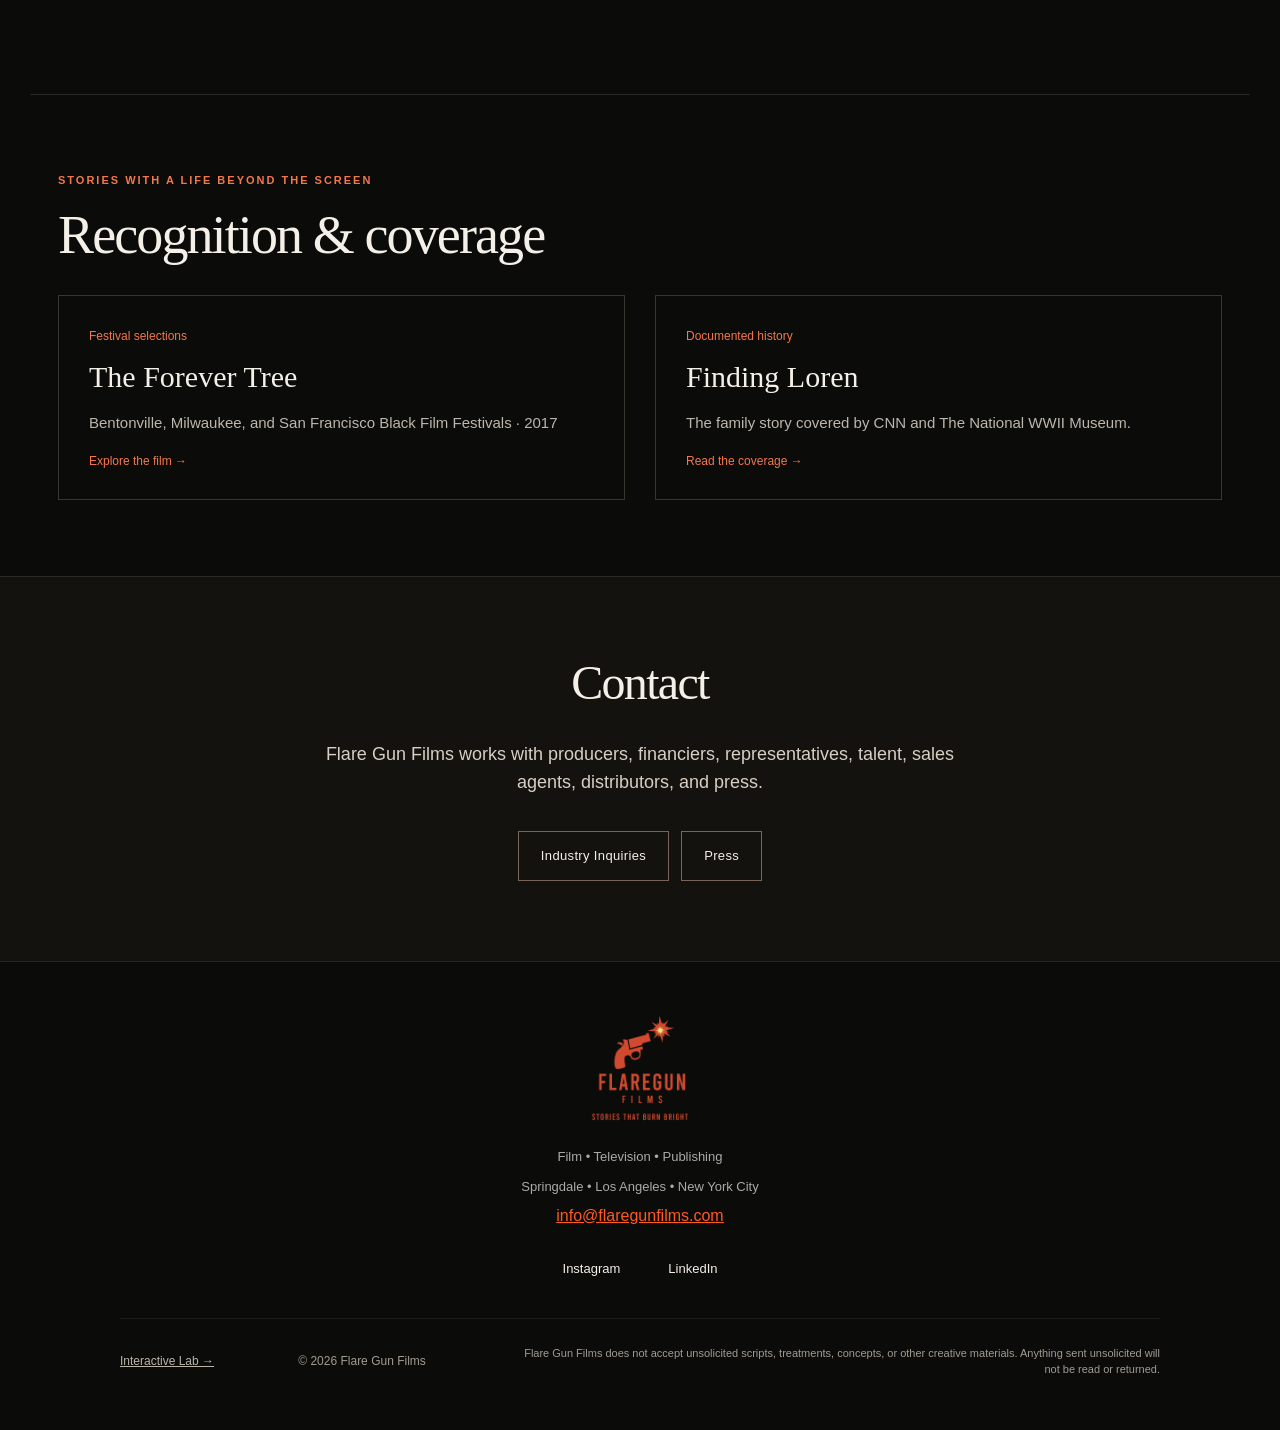
==== commit fa2e7849: "Describe the Siddhartha reimagining on the Sidd project card" ====
--- a/index.html
+++ b/index.html
@@ -87,7 +87,7 @@
 
         <a class="card-link" href="40-minutes-of-hell.html" aria-label="40 Minutes of Hell — view project"><article class="card card-hell"><p>Biographical Sports Feature</p><h3>40 Minutes of Hell</h3><p class="card-hook">Nolan Richardson battles prejudice and tragedy to revolutionize basketball and reach its summit.</p><span>View Project &rarr;</span></article></a>
 
-        <a class="card-link" href="sidd.html" aria-label="Sidd — view project"><article class="card card-sidd"><p>Dramatic Feature</p><h3>Sidd</h3><p class="card-hook">An heir abandons privilege in search of enlightenment and discovers freedom through surrender.</p><span>View Project &rarr;</span></article></a>
+        <a class="card-link" href="sidd.html" aria-label="Sidd — view project"><article class="card card-sidd"><p>Dramatic Feature</p><h3>Sidd</h3><p class="card-hook">A reimagining of Hermann Hesse&rsquo;s <em>Siddhartha</em>, set in the Dominican Republic and Washington Heights, follows a young heir who leaves privilege behind in search of a life with meaning.</p><span>View Project &rarr;</span></article></a>
 
         <a class="card-link" href="3-days-as-the-crow-flies.html" aria-label="3 Days as the Crow Flies — view project"><article class="card card-crow"><p>Animated Feature Adaptation</p><h3>3 Days as the Crow Flies</h3><p class="card-hook"><strong>Based on a novel by Danny Simmons, Jr.</strong></p><p class="card-hook">A dropout steals an artist&rsquo;s identity and stumbles into an unexpected chance at redemption.</p><span>View Project &rarr;</span></article></a>
 
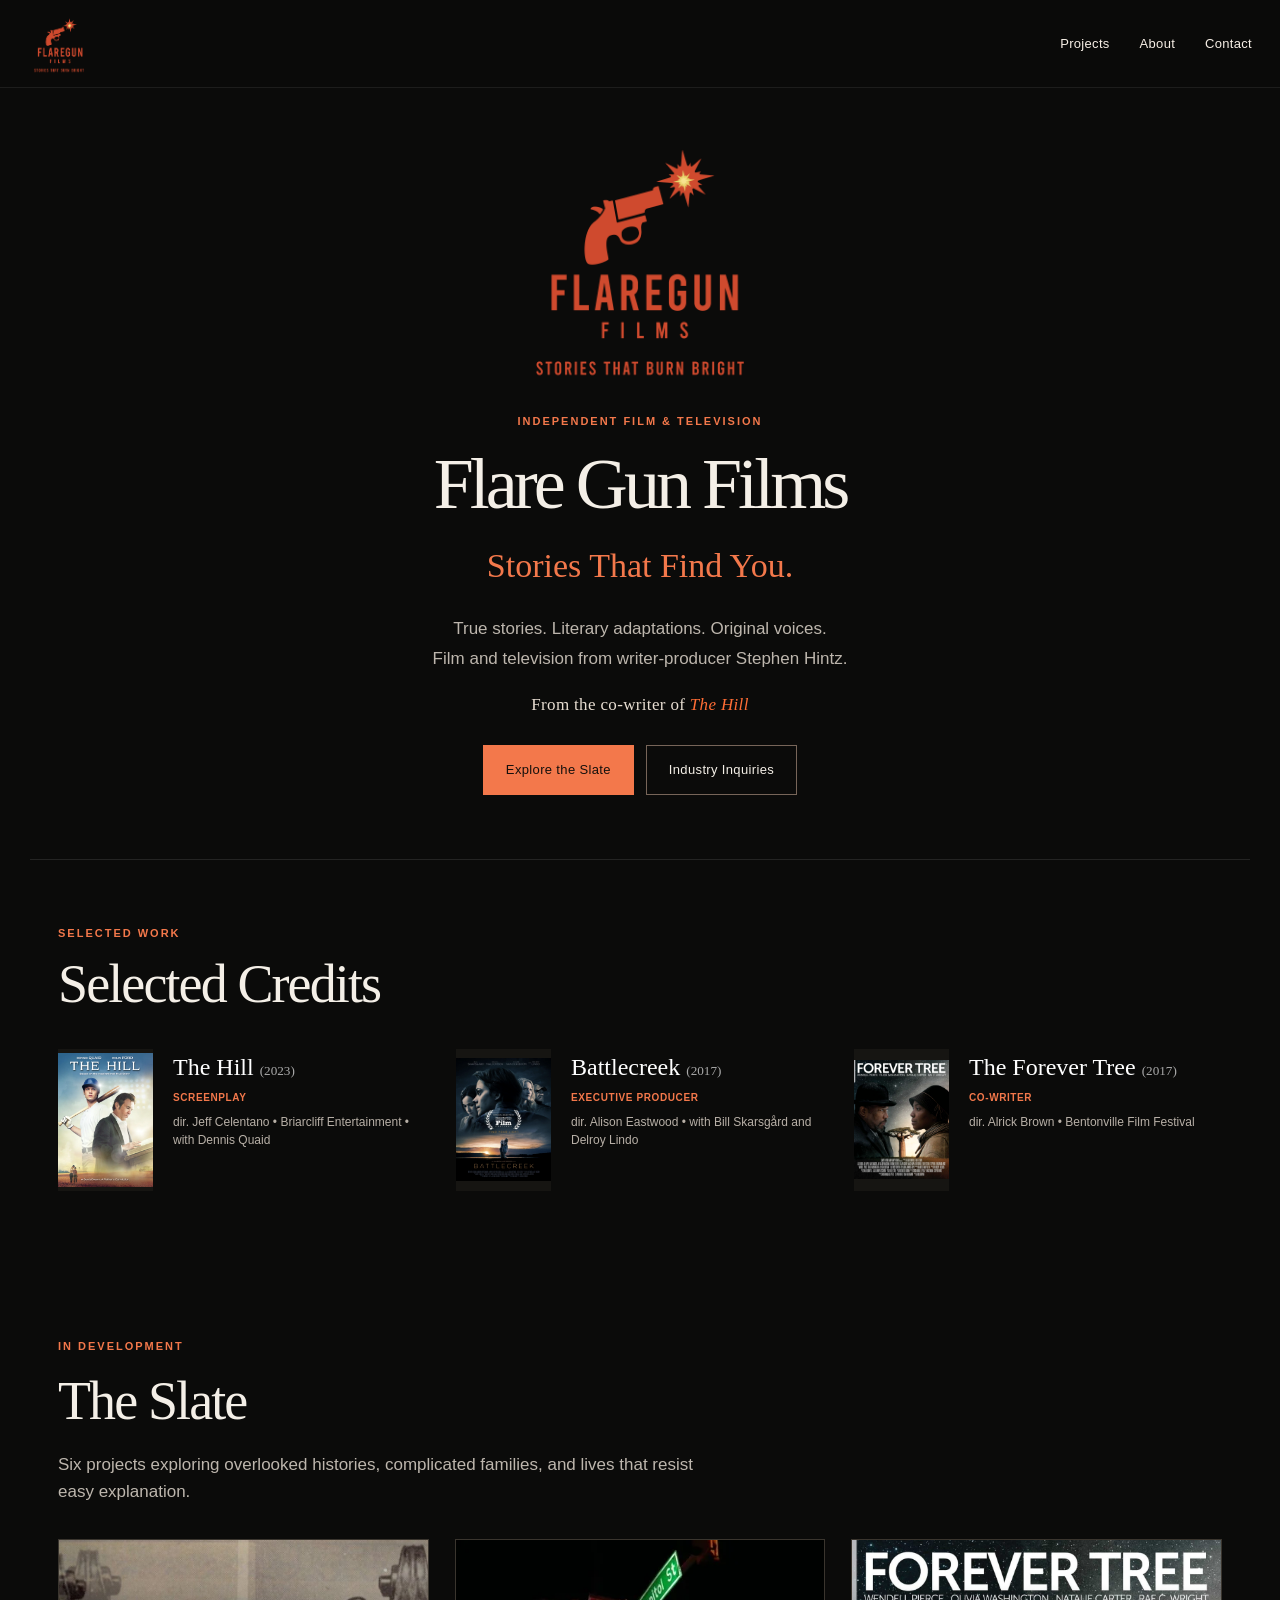
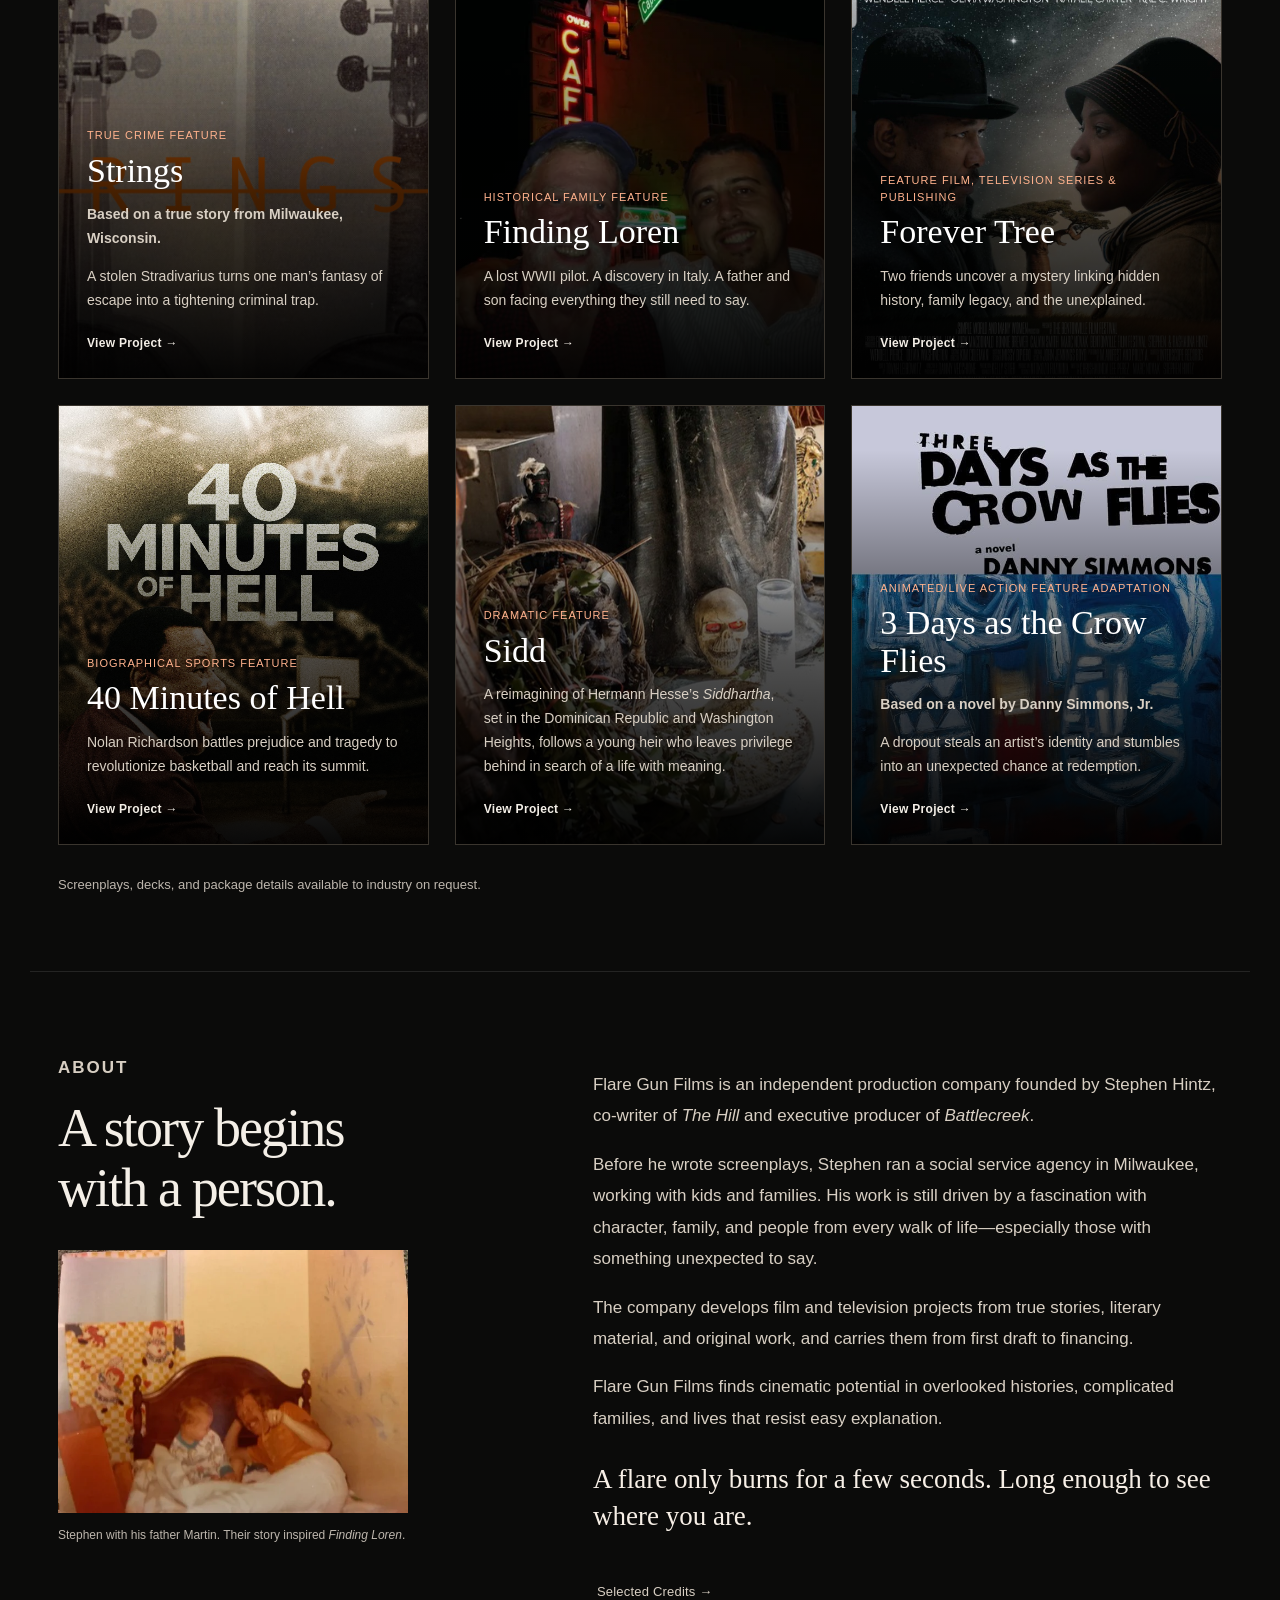
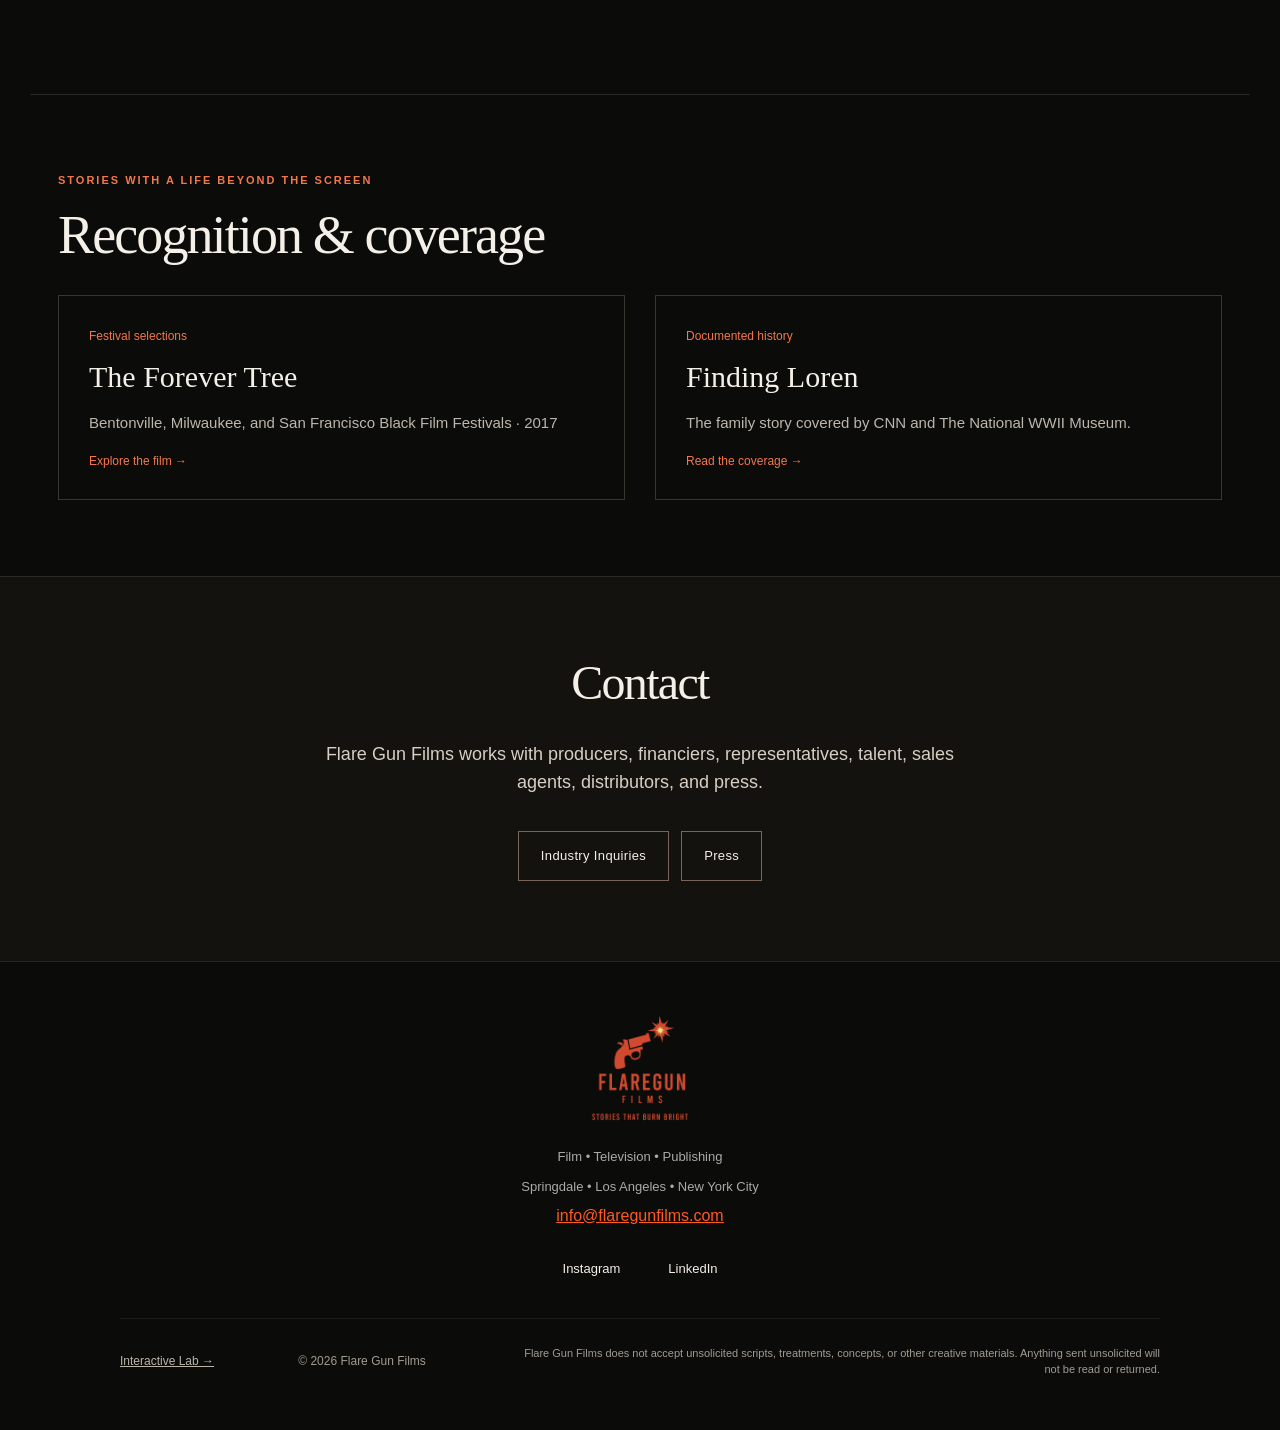
==== commit a7f5fa23: "Match Crow Flies slate card to the feature format" ====
--- a/index.html
+++ b/index.html
@@ -89,7 +89,7 @@
 
         <a class="card-link" href="sidd.html" aria-label="Sidd — view project"><article class="card card-sidd"><p>Dramatic Feature</p><h3>Sidd</h3><p class="card-hook">A reimagining of Hermann Hesse&rsquo;s <em>Siddhartha</em>, set in the Dominican Republic and Washington Heights, follows a young heir who leaves privilege behind in search of a life with meaning.</p><span>View Project &rarr;</span></article></a>
 
-        <a class="card-link" href="3-days-as-the-crow-flies.html" aria-label="3 Days as the Crow Flies — view project"><article class="card card-crow"><p>Animated Feature Adaptation</p><h3>3 Days as the Crow Flies</h3><p class="card-hook"><strong>Based on a novel by Danny Simmons, Jr.</strong></p><p class="card-hook">A dropout steals an artist&rsquo;s identity and stumbles into an unexpected chance at redemption.</p><span>View Project &rarr;</span></article></a>
+        <a class="card-link" href="3-days-as-the-crow-flies.html" aria-label="3 Days as the Crow Flies — view project"><article class="card card-crow"><p>Animated/Live Action Feature Adaptation</p><h3>3 Days as the Crow Flies</h3><p class="card-hook"><strong>Based on a novel by Danny Simmons, Jr.</strong></p><p class="card-hook">A dropout steals an artist&rsquo;s identity and stumbles into an unexpected chance at redemption.</p><span>View Project &rarr;</span></article></a>
 
       </div>
       <p class="slate-access">Screenplays, decks, and package details available to industry on request.</p>
